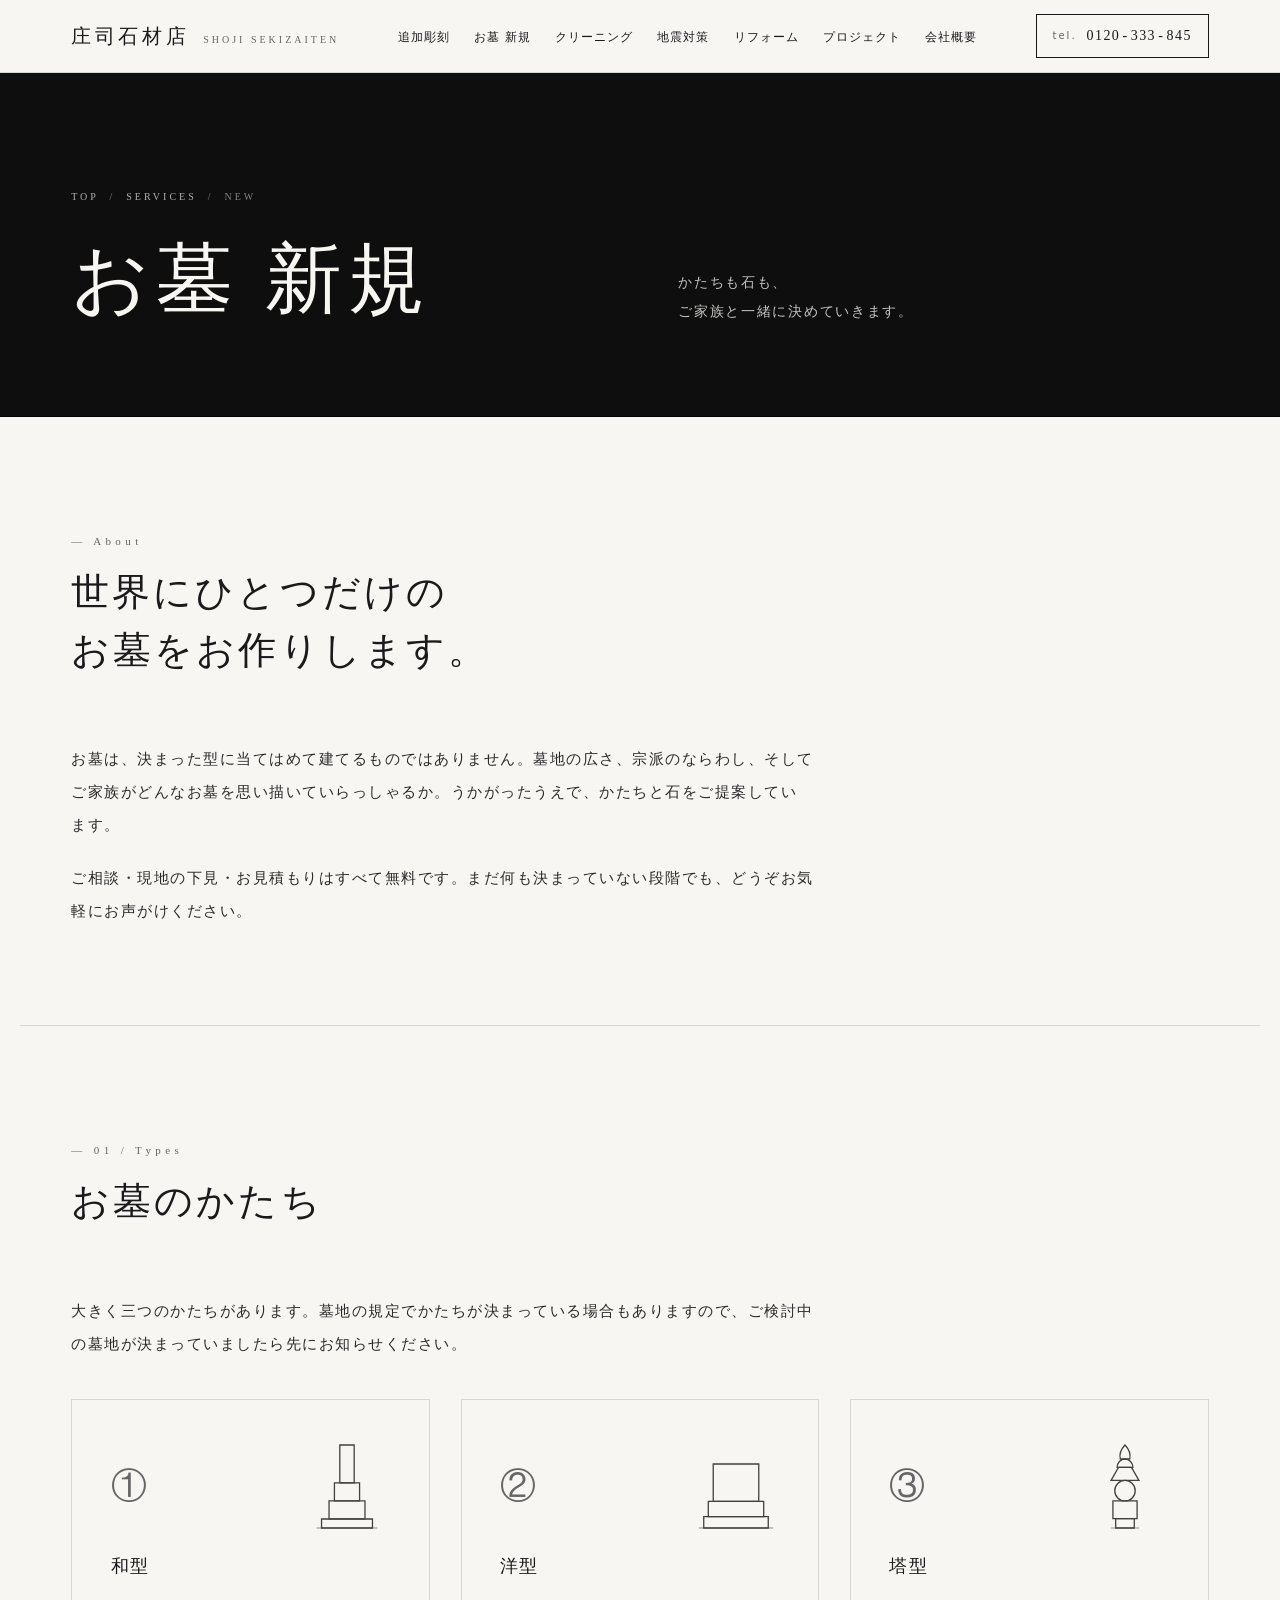
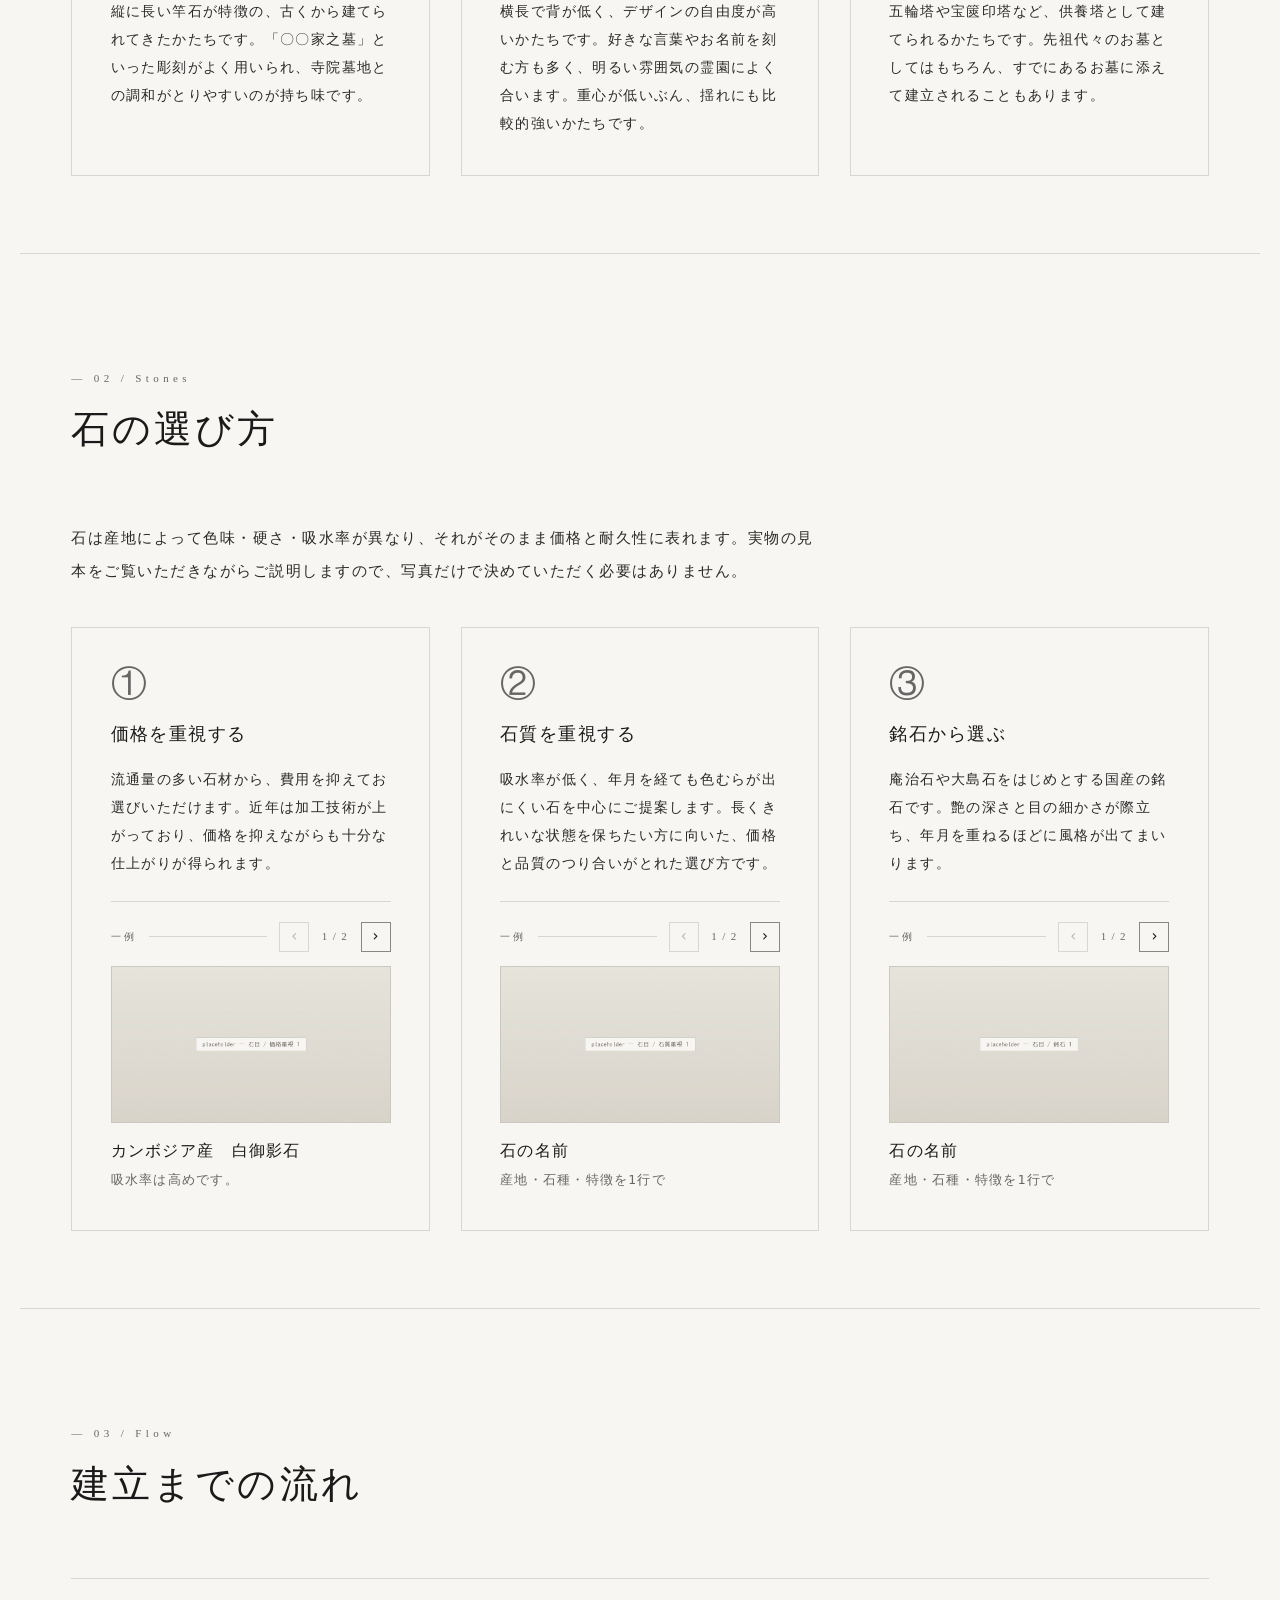
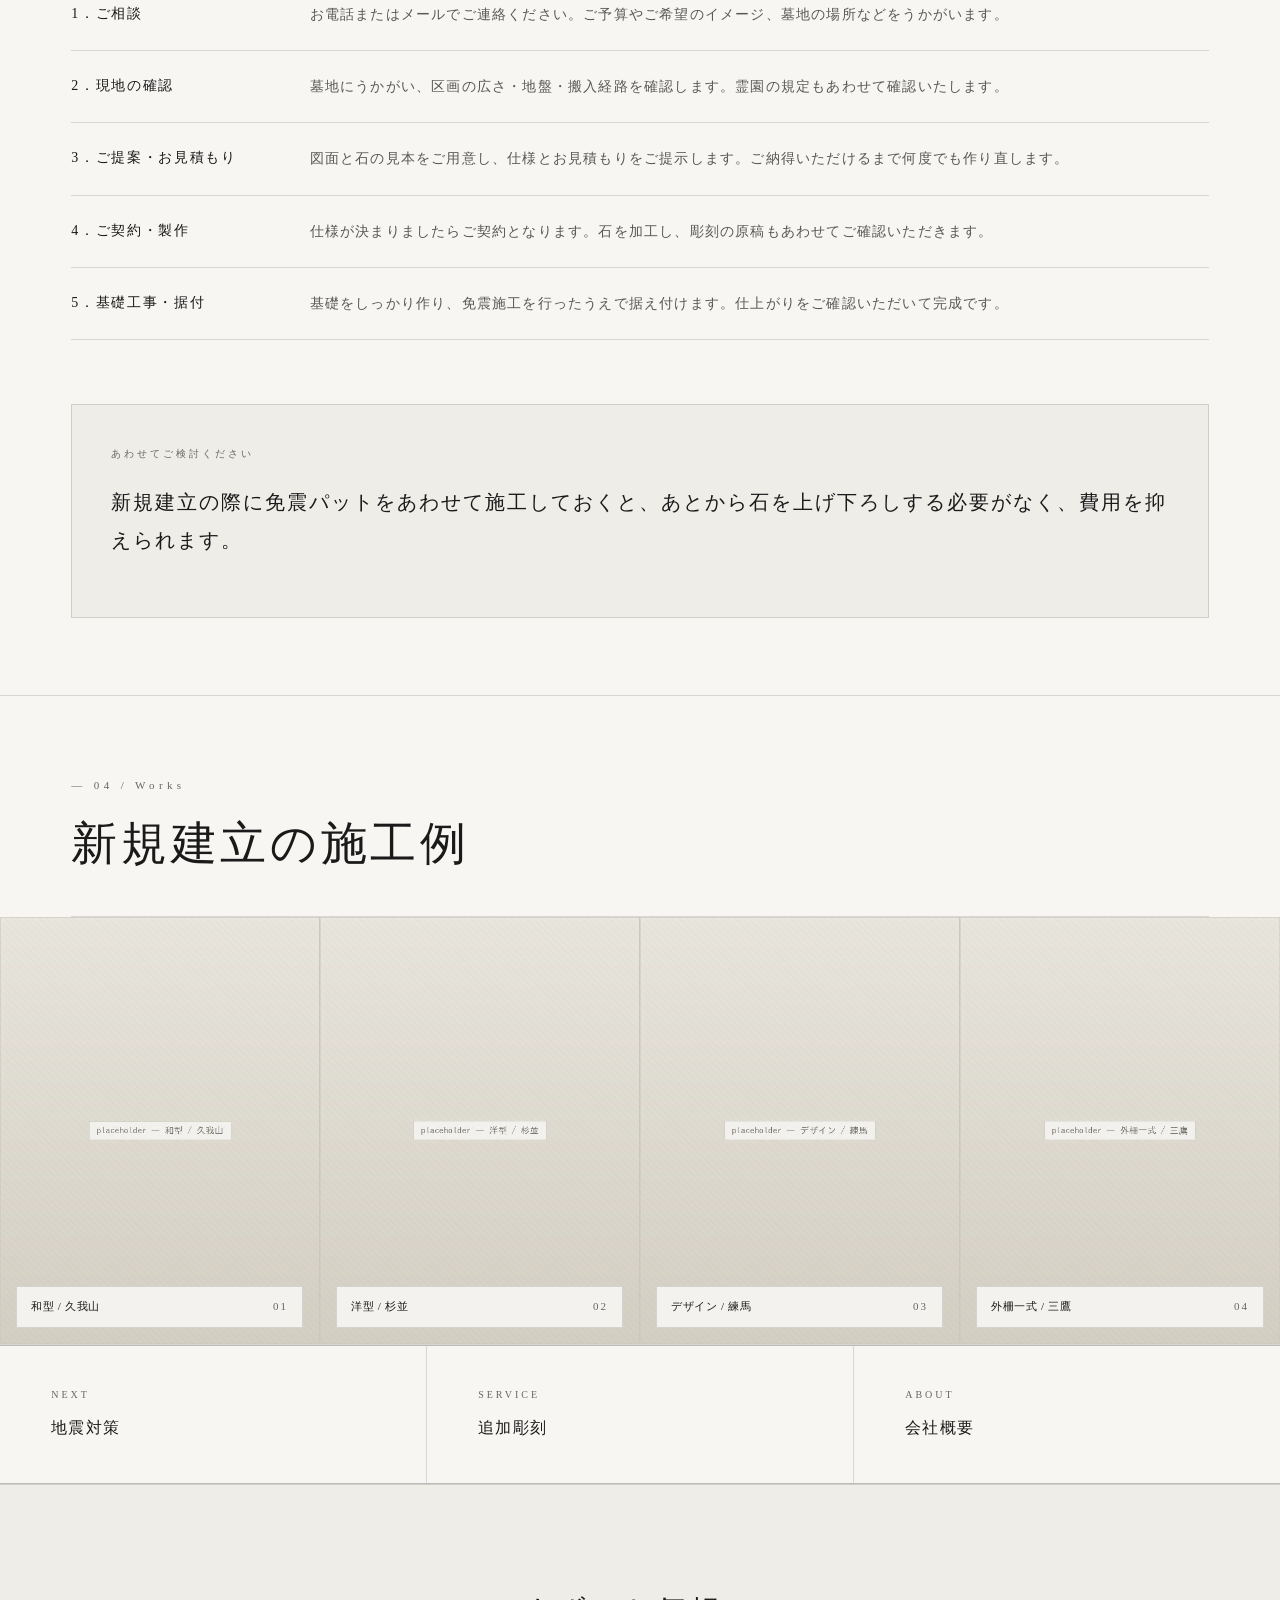
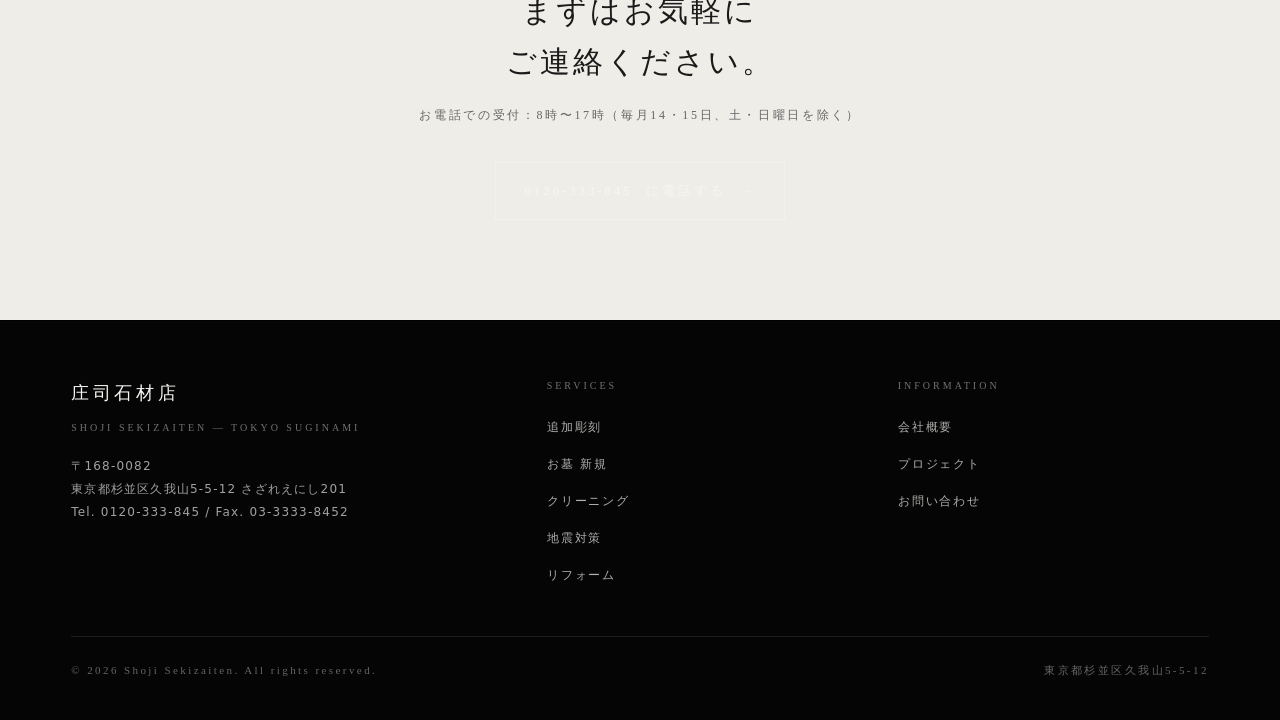
==== boseki.html @ eafcdf2e "お墓のかたちのアイコン：和型と五輪塔を1.3倍にし、位置を下げた 3つのアイコンを同じ画枠（88×96）に描くようにした。これまでは それぞれの図に合わせて画枠を切り詰めていたため、並べたときの 大小" ====
<!DOCTYPE html>
<html lang="ja">
<head>
<meta charset="UTF-8" />
<meta name="viewport" content="width=device-width, initial-scale=1.0" />
<title>お墓 新規 — 庄司石材店</title>
<meta name="description" content="和型・洋型・塔型といったお墓のかたち、石の選び方、公営・寺院・民営という墓地の種類、建立までの流れをご案内します。東京杉並区久我山の庄司石材店。" />
<meta property="og:title" content="お墓 新規 — 庄司石材店" />
<meta property="og:description" content="オーダーメイドのお墓を、石種選びから設計・施工まで丁寧にご提案します。" />
<meta property="og:type" content="article" />
<meta name="theme-color" content="#1a1a1a" />
<link rel="icon" href="data:image/svg+xml,%3Csvg xmlns='http://www.w3.org/2000/svg' viewBox='0 0 32 32'%3E%3Crect width='32' height='32' fill='%231a1a1a'/%3E%3Ctext x='16' y='22' font-family='Georgia,serif' font-size='18' fill='%23f7f6f3' text-anchor='middle'%3E庄%3C/text%3E%3C/svg%3E" />
<link rel="stylesheet" href="assets/styles.css" />
</head>
<body>

<a class="skip" href="#main">本文へスキップ</a>

<!-- ============== NAV ============== -->
<header class="nav" id="nav" data-screen-label="Navigation">
  <div class="container nav__inner">
    <a href="index.html" class="brand" aria-label="庄司石材店 ホーム">
      <span class="brand__mark mincho">庄司石材店</span>
      <span class="brand__en">Shoji Sekizaiten</span>
    </a>

    <nav aria-label="主要ナビゲーション">
      <ul class="nav__menu">
        <li><a href="engraving.html">追加彫刻</a></li>
        <li><a href="boseki.html" aria-current="page">お墓 新規</a></li>
        <li><a href="cleaning.html">クリーニング</a></li>
        <li><a href="jishin.html">地震対策</a></li>
        <li><a href="reform.html">リフォーム</a></li>
        <li><a href="index.html#projects">プロジェクト</a></li>
        <li><a href="company.html">会社概要</a></li>
      </ul>
    </nav>

    <a class="nav__tel" href="tel:0120-333-845">
      <small>tel.</small>
      0120&hairsp;-&hairsp;333&hairsp;-&hairsp;845
    </a>

    <button class="nav__burger" type="button" aria-label="メニューを開く" aria-expanded="false" aria-controls="nav">
      <span></span><span></span><span></span>
    </button>
  </div>
</header>

<main id="main">

  <!-- ============== PAGE HERO ============== -->
  <section class="page-hero" data-screen-label="Page Hero">
    <div class="container">
      <div class="page-hero__inner">
        <div>
          <div class="page-hero__breadcrumb">
            <a href="index.html">Top</a> &nbsp;/&nbsp;
            <a href="index.html#services">Services</a> &nbsp;/&nbsp; New
          </div>
          <h1 class="page-hero__title mincho"><span class="nb">お墓 新規</span></h1>
        </div>
        <p class="page-hero__lead">かたちも石も、<br />ご家族と一緒に決めていきます。</p>
      </div>
    </div>
  </section>

  <!-- ============== INTRO ============== -->
  <section class="container story">
    <header class="story__head">
      <div class="story__num">— About</div>
      <h2 class="story__title mincho"><span class="nb">世界にひとつだけの</span>
          <br />
          <span class="nb">お墓をお作りします。</span></h2>
    </header>
    <div class="story__body">
      <p>お墓は、決まった型に当てはめて建てるものではありません。墓地の広さ、宗派のならわし、そしてご家族がどんなお墓を思い描いていらっしゃるか。うかがったうえで、かたちと石をご提案しています。</p>
      <p>ご相談・現地の下見・お見積もりはすべて無料です。まだ何も決まっていない段階でも、どうぞお気軽にお声がけください。</p>
    </div>
  </section>

  <!-- ============== お墓のかたち ============== -->
  <section class="container story" id="types">
    <header class="story__head">
      <div class="story__num">— 01 / Types</div>
      <h2 class="story__title mincho"><span class="nb">お墓のかたち</span></h2>
    </header>

    <div class="story__body">
      <p>大きく三つのかたちがあります。墓地の規定でかたちが決まっている場合もありますので、ご検討中の墓地が決まっていましたら先にお知らせください。</p>
    </div>

    <div class="reasons reasons--3 reveal">
      <div class="reason">
        <div class="reason__head">
          <div class="reason__num mincho">①</div>
          <img class="reason__icon" src="assets/icons/type-wagata.svg" alt="和型墓石を線画で表した図" loading="lazy" />
        </div>
        <h3 class="reason__title mincho">和型</h3>
        <p class="reason__body">
          縦に長い竿石が特徴の、古くから建てられてきたかたちです。「〇〇家之墓」といった彫刻がよく用いられ、寺院墓地との調和がとりやすいのが持ち味です。
        </p>
      </div>
      <div class="reason">
        <div class="reason__head">
          <div class="reason__num mincho">②</div>
          <img class="reason__icon" src="assets/icons/type-yougata.svg" alt="洋型墓石を線画で表した図" loading="lazy" />
        </div>
        <h3 class="reason__title mincho">洋型</h3>
        <p class="reason__body">
          横長で背が低く、デザインの自由度が高いかたちです。好きな言葉やお名前を刻む方も多く、明るい雰囲気の霊園によく合います。重心が低いぶん、揺れにも比較的強いかたちです。
        </p>
      </div>
      <div class="reason">
        <div class="reason__head">
          <div class="reason__num mincho">③</div>
          <img class="reason__icon" src="assets/icons/type-tougata.svg" alt="五輪塔を線画で表した図" loading="lazy" />
        </div>
        <h3 class="reason__title mincho">塔型</h3>
        <p class="reason__body">
          五輪塔や宝篋印塔など、供養塔として建てられるかたちです。先祖代々のお墓としてはもちろん、すでにあるお墓に添えて建立されることもあります。
        </p>
      </div>
    </div>
  </section>

  <!-- ============== 石の選び方 ============== -->
  <section class="container story" id="stones">
    <header class="story__head">
      <div class="story__num">— 02 / Stones</div>
      <h2 class="story__title mincho"><span class="nb">石の選び方</span></h2>
    </header>

    <div class="story__body">
      <p>石は産地によって色味・硬さ・吸水率が異なり、それがそのまま価格と耐久性に表れます。実物の見本をご覧いただきながらご説明しますので、写真だけで決めていただく必要はありません。</p>
    </div>

    <div class="reasons reasons--3 reveal">
      <div class="reason reason--ex">
        <div class="reason__num mincho">①</div>
        <h3 class="reason__title mincho">価格を重視する</h3>
        <p class="reason__body">流通量の多い石材から、費用を抑えてお選びいただけます。近年は加工技術が上がっており、価格を抑えながらも十分な仕上がりが得られます。</p>

        <!-- 石を増やすときは <li class="ex__slide"> … </li> をまるごとコピーして貼り足し、
             ファイル名を kakaku-03.jpg のように続き番号へ変えてください。
             写真そのものは kanri の画面から入れ替えられます -->
        <div class="ex" data-ex>
          <div class="ex__head">
            <span class="ex__label">一例</span>
            <div class="ex__nav" data-ex-nav hidden>
              <button class="ex__btn" type="button" data-ex-prev aria-label="前の石を見る">&#8249;</button>
              <span class="ex__count" data-ex-count aria-live="polite"></span>
              <button class="ex__btn" type="button" data-ex-next aria-label="次の石を見る">&#8250;</button>
            </div>
          </div>
          <ul class="ex__track" data-ex-track tabindex="0" role="group" aria-label="価格を重視する｜石の一例">
            <li class="ex__slide">
              <div class="ex__media">
                <div class="ex__placeholder" aria-hidden="true"><span>images/stones/kakaku-01.jpg</span></div>
                <img class="ex__img" src="images/stones/kakaku-01.jpg" alt="カンボジア産　白御影石の石目" loading="lazy" onerror="this.style.display='none'" />
              </div>
              <p class="ex__name mincho">カンボジア産　白御影石</p>
              <p class="ex__note">吸水率は高めです。</p>
            </li>
            <li class="ex__slide">
              <div class="ex__media">
                <div class="ex__placeholder" aria-hidden="true"><span>images/stones/kakaku-02.jpg</span></div>
                <img class="ex__img" src="images/stones/kakaku-02.jpg" alt="石の名前の石目" loading="lazy" onerror="this.style.display='none'" />
              </div>
              <p class="ex__name mincho">石の名前</p>
              <p class="ex__note">産地・石種・特徴を1行で</p>
            </li>
          </ul>
        </div>
      </div>
      <div class="reason reason--ex">
        <div class="reason__num mincho">②</div>
        <h3 class="reason__title mincho">石質を重視する</h3>
        <p class="reason__body">吸水率が低く、年月を経ても色むらが出にくい石を中心にご提案します。長くきれいな状態を保ちたい方に向いた、価格と品質のつり合いがとれた選び方です。</p>

        <!-- 石を増やすときは <li class="ex__slide"> … </li> をまるごとコピーして貼り足し、
             ファイル名を sekishitsu-03.jpg のように続き番号へ変えてください。
             写真そのものは kanri の画面から入れ替えられます -->
        <div class="ex" data-ex>
          <div class="ex__head">
            <span class="ex__label">一例</span>
            <div class="ex__nav" data-ex-nav hidden>
              <button class="ex__btn" type="button" data-ex-prev aria-label="前の石を見る">&#8249;</button>
              <span class="ex__count" data-ex-count aria-live="polite"></span>
              <button class="ex__btn" type="button" data-ex-next aria-label="次の石を見る">&#8250;</button>
            </div>
          </div>
          <ul class="ex__track" data-ex-track tabindex="0" role="group" aria-label="石質を重視する｜石の一例">
            <li class="ex__slide">
              <div class="ex__media">
                <div class="ex__placeholder" aria-hidden="true"><span>images/stones/sekishitsu-01.jpg</span></div>
                <img class="ex__img" src="images/stones/sekishitsu-01.jpg" alt="石の名前の石目" loading="lazy" onerror="this.style.display='none'" />
              </div>
              <p class="ex__name mincho">石の名前</p>
              <p class="ex__note">産地・石種・特徴を1行で</p>
            </li>
            <li class="ex__slide">
              <div class="ex__media">
                <div class="ex__placeholder" aria-hidden="true"><span>images/stones/sekishitsu-02.jpg</span></div>
                <img class="ex__img" src="images/stones/sekishitsu-02.jpg" alt="石の名前の石目" loading="lazy" onerror="this.style.display='none'" />
              </div>
              <p class="ex__name mincho">石の名前</p>
              <p class="ex__note">産地・石種・特徴を1行で</p>
            </li>
          </ul>
        </div>
      </div>
      <div class="reason reason--ex">
        <div class="reason__num mincho">③</div>
        <h3 class="reason__title mincho">銘石から選ぶ</h3>
        <p class="reason__body">庵治石や大島石をはじめとする国産の銘石です。艶の深さと目の細かさが際立ち、年月を重ねるほどに風格が出てまいります。</p>

        <!-- 石を増やすときは <li class="ex__slide"> … </li> をまるごとコピーして貼り足し、
             ファイル名を meiseki-03.jpg のように続き番号へ変えてください。
             写真そのものは kanri の画面から入れ替えられます -->
        <div class="ex" data-ex>
          <div class="ex__head">
            <span class="ex__label">一例</span>
            <div class="ex__nav" data-ex-nav hidden>
              <button class="ex__btn" type="button" data-ex-prev aria-label="前の石を見る">&#8249;</button>
              <span class="ex__count" data-ex-count aria-live="polite"></span>
              <button class="ex__btn" type="button" data-ex-next aria-label="次の石を見る">&#8250;</button>
            </div>
          </div>
          <ul class="ex__track" data-ex-track tabindex="0" role="group" aria-label="銘石から選ぶ｜石の一例">
            <li class="ex__slide">
              <div class="ex__media">
                <div class="ex__placeholder" aria-hidden="true"><span>images/stones/meiseki-01.jpg</span></div>
                <img class="ex__img" src="images/stones/meiseki-01.jpg" alt="石の名前の石目" loading="lazy" onerror="this.style.display='none'" />
              </div>
              <p class="ex__name mincho">石の名前</p>
              <p class="ex__note">産地・石種・特徴を1行で</p>
            </li>
            <li class="ex__slide">
              <div class="ex__media">
                <div class="ex__placeholder" aria-hidden="true"><span>images/stones/meiseki-02.jpg</span></div>
                <img class="ex__img" src="images/stones/meiseki-02.jpg" alt="石の名前の石目" loading="lazy" onerror="this.style.display='none'" />
              </div>
              <p class="ex__name mincho">石の名前</p>
              <p class="ex__note">産地・石種・特徴を1行で</p>
            </li>
          </ul>
        </div>
      </div>
    </div>

  </section>

  <!-- ============== 建立までの流れ ============== -->
  <section class="container story" id="flow">
    <header class="story__head">
      <div class="story__num">— 03 / Flow</div>
      <h2 class="story__title mincho"><span class="nb">建立までの流れ</span></h2>
    </header>

    <dl class="spec">
      <div>
        <dt>1．ご相談</dt>
        <dd>お電話またはメールでご連絡ください。ご予算やご希望のイメージ、墓地の場所などをうかがいます。</dd>
      </div>
      <div>
        <dt>2．現地の確認</dt>
        <dd>墓地にうかがい、区画の広さ・地盤・搬入経路を確認します。霊園の規定もあわせて確認いたします。</dd>
      </div>
      <div>
        <dt>3．ご提案・お見積もり</dt>
        <dd>図面と石の見本をご用意し、仕様とお見積もりをご提示します。ご納得いただけるまで何度でも作り直します。</dd>
      </div>
      <div>
        <dt>4．ご契約・製作</dt>
        <dd>仕様が決まりましたらご契約となります。石を加工し、彫刻の原稿もあわせてご確認いただきます。</dd>
      </div>
      <div>
        <dt>5．基礎工事・据付</dt>
        <dd>基礎をしっかり作り、免震施工を行ったうえで据え付けます。仕上がりをご確認いただいて完成です。</dd>
      </div>
    </dl>

    <div class="callout reveal">
      <span class="callout__label">あわせてご検討ください</span>
      <p>新規建立の際に<a href="jishin.html">免震パット</a>をあわせて施工しておくと、あとから石を上げ下ろしする必要がなく、費用を抑えられます。</p>
    </div>
  </section>

  <!-- ============== WORKS ============== -->
  <section class="works" id="works" data-screen-label="Works">
    <div class="container">
      <header class="works__head">
        <div>
          <div class="section__num">— 04 / Works</div>
          <h2 class="section__title"><span class="nb">新規建立の施工例</span></h2>
        </div>
      </header>
    </div>

    <div class="works__grid">
      <div class="work">
        <div class="work__placeholder" aria-hidden="true"></div>
        <img class="work__img" src="images/works/boseki-01.jpg" alt="和型墓石の施工例（久我山）" loading="lazy" onerror="this.style.display='none'" />
        <div class="work__caption"><span class="mincho">和型 / 久我山</span><span class="num">01</span></div>
      </div>
      <div class="work">
        <div class="work__placeholder" aria-hidden="true"></div>
        <img class="work__img" src="images/works/boseki-02.jpg" alt="洋型墓石の施工例（杉並）" loading="lazy" onerror="this.style.display='none'" />
        <div class="work__caption"><span class="mincho">洋型 / 杉並</span><span class="num">02</span></div>
      </div>
      <div class="work">
        <div class="work__placeholder" aria-hidden="true"></div>
        <img class="work__img" src="images/works/boseki-03.jpg" alt="デザイン墓石の施工例（練馬）" loading="lazy" onerror="this.style.display='none'" />
        <div class="work__caption"><span class="mincho">デザイン / 練馬</span><span class="num">03</span></div>
      </div>
      <div class="work">
        <div class="work__placeholder" aria-hidden="true"></div>
        <img class="work__img" src="images/works/boseki-04.jpg" alt="外柵・墓誌を含む一式施工の例（三鷹）" loading="lazy" onerror="this.style.display='none'" />
        <div class="work__caption"><span class="mincho">外柵一式 / 三鷹</span><span class="num">04</span></div>
      </div>
    </div>
  </section>

  <!-- ============== NEXT ============== -->
  <nav class="next-links" aria-label="ほかのサービス">
    <a href="jishin.html"><span class="k">Next</span><span class="v mincho">地震対策</span></a>
    <a href="engraving.html"><span class="k">Service</span><span class="v mincho">追加彫刻</span></a>
    <a href="company.html"><span class="k">About</span><span class="v mincho">会社概要</span></a>
  </nav>

  <!-- ============== CTA ============== -->
  <section class="page-foot reveal">
    <div class="container">
      <p class="page-foot__lead mincho"><span class="nb">まずはお気軽に</span>
          <br />
          <span class="nb">ご連絡ください。</span></p>
      <p class="page-foot__sub">お電話での受付：8時〜17時（毎月14・15日、土・日曜日を除く）</p>
      <a class="btn" href="tel:0120-333-845">
        <span class="nb">0120-333-845</span> に電話する <span class="arrow">→</span>
      </a>
    </div>
  </section>

</main>

<!-- ============== FOOTER ============== -->
<footer class="footer" data-screen-label="Footer">
  <div class="container">
    <div class="footer__grid">
      <div>
        <p class="footer__brand">庄司石材店</p>
        <p class="footer__sub">Shoji Sekizaiten — Tokyo Suginami</p>
        <address class="footer__address">
          〒168-0082<br />
          東京都杉並区久我山5-5-12 さざれえにし201<br />
          <span class="nb">Tel. 0120-333-845</span> / <span class="nb">Fax. 03-3333-8452</span>
        </address>
      </div>

      <div>
        <p class="footer__heading">Services</p>
        <ul class="footer__list">
          <li><a href="engraving.html">追加彫刻</a></li>
          <li><a href="boseki.html">お墓 新規</a></li>
          <li><a href="cleaning.html">クリーニング</a></li>
          <li><a href="jishin.html">地震対策</a></li>
          <li><a href="reform.html">リフォーム</a></li>
        </ul>
      </div>

      <div>
        <p class="footer__heading">Information</p>
        <ul class="footer__list">
          <li><a href="company.html">会社概要</a></li>
          <li><a href="index.html#projects">プロジェクト</a></li>
          <li><a href="index.html#contact">お問い合わせ</a></li>
        </ul>
      </div>
    </div>

    <div class="footer__bottom">
      <span>© 2026 Shoji Sekizaiten. All rights reserved.</span>
      <span>東京都杉並区久我山5-5-12</span>
    </div>
  </div>
</footer>

<script>
  (function () {
    var nav = document.getElementById('nav');
    var btn = nav.querySelector('.nav__burger');
    btn.addEventListener('click', function () {
      var open = nav.classList.toggle('is-open');
      btn.setAttribute('aria-expanded', open ? 'true' : 'false');
    });
    nav.querySelectorAll('.nav__menu a').forEach(function (a) {
      a.addEventListener('click', function () {
        nav.classList.remove('is-open');
        btn.setAttribute('aria-expanded', 'false');
      });
    });
  })();

  (function () {
    if (!('IntersectionObserver' in window)) {
      document.querySelectorAll('.reveal').forEach(function (el) { el.classList.add('is-in'); });
      return;
    }
    var io = new IntersectionObserver(function (entries) {
      entries.forEach(function (e) {
        if (e.isIntersecting) {
          e.target.classList.add('is-in');
          io.unobserve(e.target);
        }
      });
    }, { rootMargin: '0px 0px -8% 0px', threshold: 0.05 });
    document.querySelectorAll('.reveal').forEach(function (el) { io.observe(el); });
  })();

  // 石の一例 — 横スクロールと矢印ボタン
  (function () {
    document.querySelectorAll('[data-ex]').forEach(function (ex) {
      var track = ex.querySelector('[data-ex-track]');
      var slides = track.querySelectorAll('.ex__slide');
      if (slides.length < 2) return;          // 1枚だけなら矢印は出さない

      var nav = ex.querySelector('[data-ex-nav]');
      var prev = ex.querySelector('[data-ex-prev]');
      var next = ex.querySelector('[data-ex-next]');
      var count = ex.querySelector('[data-ex-count]');
      nav.hidden = false;

      function index() {
        var w = track.clientWidth;
        return w ? Math.round(track.scrollLeft / w) : 0;
      }
      function update() {
        var i = Math.min(index(), slides.length - 1);
        count.textContent = (i + 1) + ' / ' + slides.length;
        prev.disabled = i <= 0;
        next.disabled = i >= slides.length - 1;
      }
      function go(dir) {
        track.scrollTo({ left: (index() + dir) * track.clientWidth, behavior: 'smooth' });
      }

      prev.addEventListener('click', function () { go(-1); });
      next.addEventListener('click', function () { go(1); });

      var timer;
      track.addEventListener('scroll', function () {
        clearTimeout(timer);
        timer = setTimeout(update, 80);
      });
      window.addEventListener('resize', update);
      update();
    });
  })();
</script>

<!-- v1.7.2 -->
</body>
</html>
---- assets/styles.css ----
/* ---------- Reset & base ---------- */
  *, *::before, *::after { box-sizing: border-box; }
  html, body { margin: 0; padding: 0; }
  html {
    -webkit-text-size-adjust: 100%;
    scroll-behavior: smooth;
    /* 上に貼りつくナビ（高さ72px）の下に見出しが隠れないように */
    scroll-padding-top: 88px;
  }
  body {
    font-family: system-ui, -apple-system, "Hiragino Sans", "Yu Gothic", "Meiryo", sans-serif;
    color: #1a1a1a;
    background: #f7f6f3;
    line-height: 1.8;
    letter-spacing: 0.08em;
    font-size: 15px;
    -webkit-font-smoothing: antialiased;
    -moz-osx-font-smoothing: grayscale;
    /* 「リフォ／ーム」「スピーカ／ー」のように、長音符や小さい仮名が
       行のあたまに来ないようにする（日本語の禁則処理） */
    line-break: strict;
  }
  /* 文章の最後の行に1文字だけ残る、いわゆる泣き別れを減らす。
     対応していないブラウザーでは、これまでどおりの折り返しになる */
  p, li, dd, dt, figcaption, .callout, blockquote {
    text-wrap: pretty;
  }
  img { max-width: 100%; display: block; }
  a { color: inherit; text-decoration: none; }
  button { font: inherit; cursor: pointer; }

  :root {
    --bg: #f7f6f3;
    --bg-soft: #efede8;
    --ink: #1a1a1a;
    --ink-soft: #2a2a2a;
    --stone: #666666;
    --rule: rgba(26,26,26,0.14);
    --rule-strong: rgba(26,26,26,0.5);
    --container: 1240px;
    --pad: clamp(20px, 4vw, 56px);
  }

  .mincho {
    font-family: "Hiragino Mincho ProN", "Yu Mincho", "YuMincho", "Noto Serif JP", Georgia, "Times New Roman", serif;
    font-weight: 400;
    letter-spacing: 0.06em;
  }

  .en {
    font-family: Georgia, "Times New Roman", serif;
    font-feature-settings: "liga", "kern";
    letter-spacing: 0.18em;
  }

  .eyebrow {
    font-family: Georgia, "Times New Roman", serif;
    font-size: 11px;
    letter-spacing: 0.3em;
    text-transform: uppercase;
    color: var(--stone);
  }

  .container {
    max-width: var(--container);
    margin: 0 auto;
    padding-left: var(--pad);
    padding-right: var(--pad);
  }

  .rule { height: 1px; background: var(--rule); border: 0; margin: 0; }

  /* ---------- Skip link ---------- */
  .skip {
    position: absolute; left: -9999px; top: 0;
    background: #1a1a1a; color: #f7f6f3; padding: 8px 14px;
  }
  .skip:focus { left: 16px; top: 16px; z-index: 100; }

  /* ---------- Navigation ---------- */
  .nav {
    position: sticky;
    top: 0;
    z-index: 40;
    background: rgba(247,246,243,0.92);
    backdrop-filter: saturate(140%) blur(10px);
    -webkit-backdrop-filter: saturate(140%) blur(10px);
    border-bottom: 1px solid var(--rule);
  }
  .nav__inner {
    display: flex;
    align-items: center;
    justify-content: space-between;
    height: 72px;
  }
  .brand { display: flex; align-items: baseline; gap: 14px; }
  .brand__mark {
    font-family: "Hiragino Mincho ProN", "Yu Mincho", Georgia, serif;
    font-size: 20px;
    letter-spacing: 0.18em;
    white-space: nowrap;      /* 「庄司石材 / 店」と割れないように */
  }
  .brand__en {
    font-family: Georgia, serif;
    font-size: 10px;
    letter-spacing: 0.3em;
    text-transform: uppercase;
    color: var(--stone);
    white-space: nowrap;
  }
  /* 幅が足りなくなる手前で、英字の店名は引っ込める */
  @media (max-width: 1240px) and (min-width: 1025px) {
    .brand__en { display: none; }
  }
  @media (max-width: 420px) {
    .brand__en { display: none; }
  }
  .nav__menu {
    display: flex;
    align-items: center;
    gap: clamp(12px, 1.6vw, 24px);
    list-style: none;
    margin: 0; padding: 0;
  }
  .nav__menu a {
    font-size: 12px;
    letter-spacing: 0.08em;
    white-space: nowrap;
    color: var(--ink);
    padding: 6px 2px;
    border-bottom: 1px solid transparent;
    transition: border-color .25s ease, color .25s ease;
  }
  .nav__menu a:hover { border-bottom-color: var(--ink); }
  .nav__tel {
    display: inline-flex; align-items: center; gap: 10px;
    font-family: Georgia, serif;
    font-size: 14px;
    letter-spacing: 0.1em;
    padding: 8px 16px;
    border: 1px solid var(--ink);
    white-space: nowrap;      /* 電話番号を途中で折り返さない */
    transition: background .25s ease, color .25s ease;
  }
  .nav__tel:hover { background: var(--ink); color: var(--bg); }
  .nav__tel small { font-family: system-ui, sans-serif; font-size: 10px; letter-spacing: 0.2em; color: var(--stone); }
  .nav__tel:hover small { color: rgba(247,246,243,0.7); }

  .nav__burger {
    display: none;
    background: transparent; border: 0; padding: 8px;
    width: 40px; height: 40px;
  }
  .nav__burger span {
    display: block; width: 22px; height: 1px; background: var(--ink); margin: 5px auto;
    transition: transform .3s ease, opacity .3s ease;
  }
  .nav.is-open .nav__burger span:nth-child(1) { transform: translateY(6px) rotate(45deg); }
  .nav.is-open .nav__burger span:nth-child(2) { opacity: 0; }
  .nav.is-open .nav__burger span:nth-child(3) { transform: translateY(-6px) rotate(-45deg); }

  /* ---------- Hero ---------- */
  .hero {
    background: #0e0e0e;
    color: #f7f6f3;
    position: relative;
    overflow: hidden;
    border-bottom: 1px solid #000;
  }
  .hero__grid {
    display: grid;
    grid-template-columns: 1.25fr 1fr;
    gap: clamp(40px, 6vw, 96px);
    padding-top: clamp(80px, 12vw, 160px);
    padding-bottom: clamp(80px, 12vw, 160px);
    align-items: end;
  }
  .hero__eyebrow {
    font-family: Georgia, serif;
    font-size: 11px;
    letter-spacing: 0.36em;
    text-transform: uppercase;
    color: rgba(247,246,243,0.55);
    margin-bottom: 28px;
    display: flex; align-items: center; gap: 14px;
  }
  .hero__eyebrow::before {
    content: ""; display: inline-block;
    width: 28px; height: 1px; background: rgba(247,246,243,0.4);
  }
  .hero__title {
    font-family: "Hiragino Mincho ProN", "Yu Mincho", Georgia, serif;
    font-weight: 400;
    font-size: clamp(40px, 6.4vw, 88px);
    line-height: 1.25;
    letter-spacing: 0.08em;
    margin: 0 0 32px;
  }
  /* 幅の狭い端末では「まごころを込めた」の8文字が画面からはみ出すので、
     はみ出さない大きさまで文字を縮める */
  @media (max-width: 400px) {
    .hero__title { font-size: 9.4vw; }
  }
  .hero__title em {
    font-style: normal;
    color: #d8d3c8;
  }
  .hero__lead {
    max-width: 38ch;
    font-size: 15px;
    line-height: 2.1;
    letter-spacing: 0.1em;
    color: rgba(247,246,243,0.78);
    margin: 0 0 44px;
  }
  .btn {
    display: inline-flex; align-items: center; justify-content: center; gap: 14px;
    text-align: center;
    padding: 16px 28px;
    border: 1px solid rgba(247,246,243,0.6);
    color: #f7f6f3;
    font-family: Georgia, serif;
    font-size: 13px;
    letter-spacing: 0.22em;
    text-transform: uppercase;
    transition: background .3s ease, color .3s ease, border-color .3s ease, padding .3s ease;
  }
  .btn .arrow { transition: transform .35s ease; display: inline-block; }
  .btn:hover { background: #f7f6f3; color: #1a1a1a; border-color: #f7f6f3; }
  .btn:hover .arrow { transform: translateX(6px); }

  .btn--dark {
    color: #1a1a1a; border-color: var(--ink);
  }
  .btn--dark:hover { background: #1a1a1a; color: #f7f6f3; }

  /* 幅の狭いスマホでも「0120-333-845 に電話する →」が1行に収まるように */
  @media (max-width: 400px) {
    .btn { padding: 15px 16px; gap: 10px; letter-spacing: 0.12em; }
  }

  .hero__stats {
    border-left: 1px solid rgba(247,246,243,0.18);
    padding-left: clamp(24px, 3vw, 48px);
    display: grid;
    gap: 40px;
    align-self: stretch;
    align-content: end;
  }
  .stat__label {
    font-family: Georgia, serif;
    font-size: 10px;
    letter-spacing: 0.3em;
    text-transform: uppercase;
    color: rgba(247,246,243,0.5);
    margin-bottom: 12px;
  }
  .stat__value {
    font-family: "Hiragino Mincho ProN", "Yu Mincho", Georgia, serif;
    font-size: clamp(28px, 3.4vw, 42px);
    line-height: 1.15;
    letter-spacing: 0.04em;
  }
  .stat__value small {
    font-family: Georgia, serif;
    font-size: 14px;
    letter-spacing: 0.15em;
    color: rgba(247,246,243,0.6);
    margin-left: 6px;
  }
  .stat__sub {
    font-size: 12px;
    letter-spacing: 0.16em;
    color: rgba(247,246,243,0.55);
    margin-top: 8px;
  }

  .hero__corner {
    position: absolute; left: var(--pad); bottom: 24px;
    font-family: Georgia, serif;
    font-size: 10px;
    letter-spacing: 0.3em;
    color: rgba(247,246,243,0.4);
    text-transform: uppercase;
  }
  .hero__corner-right {
    position: absolute; right: var(--pad); top: 24px;
    font-family: Georgia, serif;
    font-size: 10px;
    letter-spacing: 0.3em;
    color: rgba(247,246,243,0.4);
    text-transform: uppercase;
  }

  /* ---------- Section heading ---------- */
  .section {
    padding-top: clamp(80px, 10vw, 140px);
    padding-bottom: clamp(80px, 10vw, 140px);
  }
  .section--soft { background: var(--bg-soft); }

  .section__head {
    display: grid;
    grid-template-columns: 1fr 1.6fr;
    gap: clamp(24px, 4vw, 80px);
    align-items: end;
    margin-bottom: clamp(48px, 6vw, 88px);
  }
  .section__num {
    font-family: Georgia, serif;
    font-size: 11px;
    letter-spacing: 0.4em;
    color: var(--stone);
  }
  .section__title {
    font-family: "Hiragino Mincho ProN", "Yu Mincho", Georgia, serif;
    font-weight: 400;
    font-size: clamp(28px, 3.6vw, 48px);
    line-height: 1.4;
    letter-spacing: 0.08em;
    margin: 16px 0 0;
  }
  .section__desc {
    font-size: 14px;
    line-height: 2.1;
    letter-spacing: 0.12em;
    color: var(--ink-soft);
    max-width: 50ch;
  }

  /* ---------- Services grid ---------- */
  .services {
    display: grid;
    grid-template-columns: repeat(4, 1fr);
    gap: 0;
    border-top: 1px solid var(--rule);
    border-left: 1px solid var(--rule);
  }
  .service {
    position: relative;                  /* 下の service__more::after の基準 */
    border-right: 1px solid var(--rule);
    border-bottom: 1px solid var(--rule);
    background: var(--bg);
    display: flex;
    flex-direction: column;
  }
  /* 図やタイトルなど、カードのどこを押してもページへ移動できるようにする。
     リンク自体は「詳しく見る」1つのままなので、読み上げソフトにも優しい */
  .service__more::after {
    content: "";
    position: absolute;
    inset: 0;
    z-index: 1;
  }
  .service:focus-within {
    outline: 1px solid var(--ink);
    outline-offset: -1px;
  }
  .service__media {
    position: relative;
    aspect-ratio: 4 / 3;
    overflow: hidden;
    background: #e8e5dd;
  }
  .service__img {
    position: relative;
    width: 100%; height: 100%; object-fit: cover;
    transition: transform .8s cubic-bezier(.2,.7,.2,1);
  }
  .service:hover .service__img { transform: scale(1.06); }
  .service__placeholder {
    position: absolute; inset: 0;
    background:
      repeating-linear-gradient(45deg, transparent 0 12px, rgba(26,26,26,0.05) 12px 13px),
      linear-gradient(180deg, #e8e5dd 0%, #d9d5cb 100%);
    display: flex; align-items: center; justify-content: center;
    color: #6a665c;
    font-family: "SFMono-Regular", ui-monospace, Menlo, Consolas, monospace;
    font-size: 11px;
    letter-spacing: 0.18em;
    text-transform: lowercase;
  }
  .service__placeholder span {
    border: 1px solid rgba(26,26,26,0.18);
    padding: 6px 14px;
    background: rgba(247,246,243,0.5);
  }
  /* Fallback: when <img> fails to load, show the placeholder beneath */
  .service__img[data-fallback="true"] { display: none; }

  .service__index {
    position: absolute; top: 16px; left: 16px;
    font-family: Georgia, serif;
    font-size: 10px;
    letter-spacing: 0.3em;
    color: rgba(247,246,243,0.85);
    background: rgba(26,26,26,0.55);
    backdrop-filter: blur(4px);
    padding: 4px 10px;
    border: 1px solid rgba(247,246,243,0.2);
  }
  .service__body {
    padding: 32px clamp(20px, 2vw, 32px) 36px;
    flex: 1;
    display: flex;
    flex-direction: column;
  }
  .service__cat {
    font-family: Georgia, serif;
    font-size: 10px;
    letter-spacing: 0.3em;
    color: var(--stone);
    text-transform: uppercase;
    margin-bottom: 12px;
  }
  .service__title {
    font-family: "Hiragino Mincho ProN", "Yu Mincho", Georgia, serif;
    font-size: 22px;
    line-height: 1.5;
    letter-spacing: 0.08em;
    margin: 0 0 14px;
  }
  .service__desc {
    font-size: 13px;
    line-height: 2;
    letter-spacing: 0.1em;
    color: var(--ink-soft);
    margin: 0 0 28px;
    flex: 1;
  }
  .service__more {
    display: inline-flex; align-items: center; gap: 10px;
    font-family: Georgia, serif;
    font-size: 12px;
    letter-spacing: 0.22em;
    text-transform: uppercase;
    padding-bottom: 8px;
    border-bottom: 1px solid var(--ink);
    align-self: flex-start;
    transition: gap .3s ease, letter-spacing .3s ease;
  }
  .service__more:hover { gap: 16px; }
  .service__more .arrow { transition: transform .3s ease; }
  .service:hover .service__more .arrow { transform: translateX(4px); }

  /* 施工例へのリンク（「詳しく見る」の下に置く控えめなリンク）
     カード全体のリンク面（service__more::after）より前に出しておかないと
     押せなくなるので、z-index を 2 にしてある */
  .service__works {
    position: relative;
    z-index: 2;
    align-self: flex-start;
    margin-top: 16px;
    display: inline-flex; align-items: center; gap: 8px;
    font-size: 12px;
    letter-spacing: 0.14em;
    color: var(--stone);
    border-bottom: 1px solid transparent;
    padding-bottom: 3px;
    transition: color .25s ease, border-color .25s ease, gap .3s ease;
  }
  .service__works:hover { color: var(--ink); border-bottom-color: var(--rule-strong); gap: 12px; }
  .service__works .arrow { transition: transform .3s ease; }
  .service__works:hover .arrow { transform: translateX(3px); }
  /* 指で押しやすいように、スマホでは上下を少し広げる */
  @media (max-width: 820px) {
    .service__works { margin-top: 10px; padding-top: 8px; padding-bottom: 8px; }
  }

  /* ---------- About ---------- */
  .about {
    background: var(--bg);
  }
  .about__grid {
    display: grid;
    grid-template-columns: 1fr 1fr;
    gap: clamp(40px, 6vw, 120px);
    align-items: center;
  }
  .about__media {
    position: relative;
    aspect-ratio: 4 / 5;
    background: #e8e5dd;
    overflow: hidden;
  }
  .about__media img { width: 100%; height: 100%; object-fit: cover; }
  .about__media-frame {
    position: absolute;
    inset: -1px;
    border: 1px solid var(--rule);
    pointer-events: none;
  }
  .about__media-placeholder {
    position: absolute; inset: 0;
    background:
      repeating-linear-gradient(45deg, transparent 0 14px, rgba(26,26,26,0.05) 14px 15px),
      linear-gradient(160deg, #e8e5dd 0%, #d9d5cb 100%);
    display: flex; align-items: flex-end; justify-content: flex-start;
    padding: 24px;
    color: #6a665c;
  }
  .about__media-placeholder span {
    font-family: "SFMono-Regular", ui-monospace, Menlo, Consolas, monospace;
    font-size: 11px;
    letter-spacing: 0.18em;
    border: 1px solid rgba(26,26,26,0.18);
    background: rgba(247,246,243,0.7);
    padding: 6px 12px;
  }
  .about__eyebrow {
    font-family: Georgia, serif;
    font-size: 11px;
    letter-spacing: 0.36em;
    text-transform: uppercase;
    color: var(--stone);
    display: flex; align-items: center; gap: 14px;
    margin-bottom: 28px;
  }
  .about__eyebrow::before {
    content: ""; width: 28px; height: 1px; background: var(--stone);
  }
  .about__title {
    font-family: "Hiragino Mincho ProN", "Yu Mincho", Georgia, serif;
    font-weight: 400;
    font-size: clamp(28px, 3.4vw, 44px);
    line-height: 1.55;
    letter-spacing: 0.08em;
    margin: 0 0 32px;
  }
  .about__body p {
    font-size: 14px;
    line-height: 2.2;
    letter-spacing: 0.12em;
    color: var(--ink-soft);
    margin: 0 0 20px;
    max-width: 44ch;
  }
  .about__values {
    list-style: none; margin: 36px 0 44px; padding: 0;
    border-top: 1px solid var(--rule);
  }
  .about__values li {
    display: grid;
    grid-template-columns: 64px 1fr;
    gap: 20px;
    align-items: baseline;
    padding: 18px 0;
    border-bottom: 1px solid var(--rule);
  }
  .about__values .k {
    font-family: Georgia, serif;
    font-size: 10px;
    letter-spacing: 0.3em;
    color: var(--stone);
    text-transform: uppercase;
  }
  .about__values .v {
    font-family: "Hiragino Mincho ProN", "Yu Mincho", Georgia, serif;
    font-size: 16px;
    letter-spacing: 0.1em;
  }
  .about__values .v small {
    display: block;
    font-family: system-ui, sans-serif;
    font-size: 12px;
    color: var(--stone);
    letter-spacing: 0.1em;
    margin-top: 4px;
    line-height: 1.7;
  }

  /* ---------- Works strip ---------- */
  .works {
    background: var(--bg);
    border-top: 1px solid var(--rule);
    border-bottom: 1px solid var(--rule);
  }
  .works__head {
    display: flex; align-items: end; justify-content: space-between; gap: 24px;
    padding-top: 80px; padding-bottom: 40px;
    border-bottom: 1px solid var(--rule);
  }
  .works__grid {
    display: grid;
    grid-template-columns: repeat(4, 1fr);
    gap: 0;
  }
  .work {
    position: relative;
    aspect-ratio: 3 / 4;
    overflow: hidden;
    border-right: 1px solid var(--rule);
    background: #e8e5dd;
  }
  .work:last-child { border-right: 0; }
  .work__img { position: relative;
    width: 100%; height: 100%; object-fit: cover; transition: transform .8s cubic-bezier(.2,.7,.2,1); }
  .work:hover .work__img { transform: scale(1.05); }
  .work__placeholder {
    position: absolute; inset: 0;
    background:
      repeating-linear-gradient(135deg, transparent 0 12px, rgba(26,26,26,0.05) 12px 13px),
      linear-gradient(200deg, #e8e5dd 0%, #d9d5cb 100%);
  }
  .work__caption {
    position: absolute; left: 16px; bottom: 16px; right: 16px;
    color: #1a1a1a;
    background: rgba(247,246,243,0.92);
    padding: 10px 14px;
    border: 1px solid var(--rule);
    font-size: 11px;
    letter-spacing: 0.18em;
    display: flex; justify-content: space-between; gap: 12px;
  }
  .work__caption .num { font-family: Georgia, serif; color: var(--stone); }

  /* ---------- Contact ---------- */
  .contact {
    background: #0e0e0e;
    color: #f7f6f3;
    padding-top: clamp(80px, 10vw, 140px);
    padding-bottom: clamp(80px, 10vw, 140px);
    position: relative;
  }
  .contact__grid {
    display: grid;
    grid-template-columns: 1fr 1fr;
    gap: clamp(40px, 6vw, 120px);
    align-items: start;
  }
  .contact__eyebrow {
    font-family: Georgia, serif;
    font-size: 11px;
    letter-spacing: 0.36em;
    text-transform: uppercase;
    color: rgba(247,246,243,0.55);
    margin-bottom: 28px;
    display: flex; align-items: center; gap: 14px;
  }
  .contact__eyebrow::before { content: ""; width: 28px; height: 1px; background: rgba(247,246,243,0.4); }
  .contact__title {
    font-family: "Hiragino Mincho ProN", "Yu Mincho", Georgia, serif;
    font-weight: 400;
    font-size: clamp(32px, 4.4vw, 60px);
    line-height: 1.35;
    letter-spacing: 0.08em;
    margin: 0 0 28px;
  }
  .contact__lead {
    font-size: 14px;
    line-height: 2.1;
    letter-spacing: 0.12em;
    color: rgba(247,246,243,0.7);
    max-width: 36ch;
    margin: 0;
  }
  .tel-block {
    border: 1px solid rgba(247,246,243,0.25);
    padding: 36px clamp(24px, 3vw, 44px);
    background: rgba(247,246,243,0.02);
  }
  .tel-block__label {
    font-family: Georgia, serif;
    font-size: 10px;
    letter-spacing: 0.36em;
    color: rgba(247,246,243,0.55);
    text-transform: uppercase;
    margin-bottom: 14px;
    display: flex; align-items: center; gap: 12px;
  }
  .tel-block__label .dot {
    display: inline-block; width: 6px; height: 6px;
    border-radius: 50%; background: #cdb87d;
  }
  .tel-block__num {
    font-family: Georgia, "Times New Roman", serif;
    font-size: clamp(36px, 5.2vw, 64px);
    letter-spacing: 0.06em;
    color: #f7f6f3;
    line-height: 1.1;
    margin: 0 0 6px;
    display: inline-block;
  }
  .tel-block__hours {
    font-size: 12px;
    letter-spacing: 0.16em;
    color: rgba(247,246,243,0.6);
    margin: 18px 0 0;
  }
  .tel-block__hours strong { color: rgba(247,246,243,0.85); font-weight: 500; letter-spacing: 0.16em; }
  .contact__meta {
    margin-top: 28px;
    display: grid; grid-template-columns: 80px 1fr; gap: 18px 24px;
    border-top: 1px solid rgba(247,246,243,0.15);
    padding-top: 28px;
  }
  .contact__meta dt {
    font-family: Georgia, serif;
    font-size: 10px; letter-spacing: 0.3em; text-transform: uppercase;
    color: rgba(247,246,243,0.5);
  }
  .contact__meta dd {
    margin: 0;
    font-size: 13px;
    letter-spacing: 0.12em;
    line-height: 1.9;
    color: rgba(247,246,243,0.88);
    overflow-wrap: anywhere;      /* 長いメールアドレスが画面からはみ出さないように */
  }
  /* 幅の狭い端末では、項目名を上に置いて本文に幅をゆずる */
  @media (max-width: 400px) {
    .contact__meta { grid-template-columns: 1fr; gap: 4px 0; }
    .contact__meta dt { margin-top: 14px; }
    .contact__meta dt:first-of-type { margin-top: 0; }
  }

  /* ---------- Footer ---------- */
  .footer {
    background: #050505;
    color: rgba(247,246,243,0.65);
    padding: 56px 0 40px;
    border-top: 1px solid #000;
  }
  .footer__grid {
    display: grid; grid-template-columns: 1.4fr 1fr 1fr; gap: 40px;
    align-items: start;
  }
  .footer__brand {
    font-family: "Hiragino Mincho ProN", "Yu Mincho", Georgia, serif;
    font-size: 18px;
    letter-spacing: 0.2em;
    color: #f7f6f3;
    margin: 0 0 10px;
  }
  .footer__sub {
    font-family: Georgia, serif;
    font-size: 10px;
    letter-spacing: 0.3em;
    text-transform: uppercase;
    color: rgba(247,246,243,0.45);
    margin: 0 0 18px;
  }
  .footer__address {
    font-style: normal;
    font-size: 12px;
    line-height: 1.9;
    letter-spacing: 0.1em;
  }
  .footer__list { list-style: none; padding: 0; margin: 0; display: grid; gap: 10px; }
  .footer__list a { font-size: 12px; letter-spacing: 0.16em; color: rgba(247,246,243,0.7); }
  .footer__list a:hover { color: #f7f6f3; }
  .footer__heading {
    font-family: Georgia, serif;
    font-size: 10px; letter-spacing: 0.3em; text-transform: uppercase;
    color: rgba(247,246,243,0.45);
    margin: 0 0 18px;
  }
  .footer__bottom {
    margin-top: 48px; padding-top: 24px;
    border-top: 1px solid rgba(247,246,243,0.1);
    display: flex; justify-content: space-between; gap: 16px;
    font-family: Georgia, serif;
    font-size: 11px;
    letter-spacing: 0.22em;
    color: rgba(247,246,243,0.4);
  }

  /* ---------- Reveal animation ---------- */
  .reveal { opacity: 0; transform: translateY(14px); transition: opacity .8s ease, transform .8s ease; }
  .reveal.is-in { opacity: 1; transform: none; }
  @media (prefers-reduced-motion: reduce) {
    .reveal { opacity: 1; transform: none; transition: none; }
    html { scroll-behavior: auto; }
  }

  /* ---------- Projects (stone explorations) ---------- */
  .projects {
    display: grid;
    grid-template-columns: repeat(2, 1fr);
    gap: clamp(20px, 2.4vw, 36px);
  }
  .project {
    background: var(--bg);
    border: 1px solid var(--rule);
    display: flex;
    flex-direction: column;
  }
  .project__media {
    position: relative;
    aspect-ratio: 16 / 10;
    overflow: hidden;
    background: #e8e5dd;
    border-bottom: 1px solid var(--rule);
  }
  .project__img {
    position: relative;
    width: 100%; height: 100%; object-fit: cover;
    transition: transform .8s cubic-bezier(.2,.7,.2,1);
  }
  .project:hover .project__img { transform: scale(1.04); }
  .project__placeholder {
    position: absolute; inset: 0;
    background:
      repeating-linear-gradient(45deg, transparent 0 12px, rgba(26,26,26,0.05) 12px 13px),
      linear-gradient(180deg, #e8e5dd 0%, #d9d5cb 100%);
    display: flex; align-items: center; justify-content: center;
    color: #6a665c;
  }
  .project__placeholder span {
    font-family: "SFMono-Regular", ui-monospace, Menlo, Consolas, monospace;
    font-size: 11px;
    letter-spacing: 0.18em;
    border: 1px solid rgba(26,26,26,0.18);
    background: rgba(247,246,243,0.5);
    padding: 6px 14px;
  }
  .project__img[data-fallback="true"] { display: none; }
  .project__index {
    position: absolute; top: 16px; left: 16px;
    font-family: Georgia, serif;
    font-size: 10px;
    letter-spacing: 0.3em;
    color: rgba(247,246,243,0.9);
    background: rgba(26,26,26,0.55);
    backdrop-filter: blur(4px);
    padding: 4px 10px;
    border: 1px solid rgba(247,246,243,0.2);
  }
  .project__body {
    padding: 32px clamp(22px, 2.4vw, 36px) 36px;
    display: flex;
    flex-direction: column;
    gap: 12px;
    flex: 1;
  }
  .project__cat {
    font-family: Georgia, serif;
    font-size: 10px;
    letter-spacing: 0.3em;
    color: var(--stone);
    text-transform: uppercase;
  }
  .project__title {
    font-family: "Hiragino Mincho ProN", "Yu Mincho", Georgia, serif;
    font-size: 24px;
    line-height: 1.5;
    letter-spacing: 0.08em;
    margin: 0;
  }
  .project__desc {
    font-size: 13px;
    line-height: 2;
    letter-spacing: 0.1em;
    color: var(--ink-soft);
    margin: 0;
  }
  .project__tag {
    margin-top: auto;
    padding-top: 18px;
    border-top: 1px solid var(--rule);
    font-family: Georgia, serif;
    font-size: 10px;
    letter-spacing: 0.3em;
    text-transform: uppercase;
    color: var(--stone);
  }

  /* ---------- Responsive ---------- */
  @media (max-width: 1024px) {
    .services { grid-template-columns: repeat(2, 1fr); }
    .works__grid { grid-template-columns: repeat(2, 1fr); }
    .work:nth-child(2n) { border-right: 0; }
    .work:nth-child(-n+2) { border-bottom: 1px solid var(--rule); }
  }

  @media (max-width: 1024px) {
    .nav__menu, .nav__tel { display: none; }
    .nav__burger { display: inline-block; }

    .nav.is-open .nav__menu {
      display: flex;
      flex-direction: column;
      position: absolute;
      top: 72px; left: 0; right: 0;
      background: var(--bg);
      border-bottom: 1px solid var(--rule);
      padding: 24px var(--pad) 32px;
      gap: 18px;
      align-items: flex-start;
    }
    .nav.is-open .nav__menu a { font-size: 15px; }
    .nav.is-open .nav__tel {
      display: inline-flex;
      margin-top: 12px;
    }
  }

  @media (max-width: 820px) {
    body { font-size: 14px; }
    .hero__grid { grid-template-columns: 1fr; align-items: start; gap: 56px; }
    .hero__stats { border-left: 0; padding-left: 0; border-top: 1px solid rgba(247,246,243,0.18); padding-top: 36px; }
    .section__head { grid-template-columns: 1fr; gap: 18px; align-items: start; }

    .about__grid { grid-template-columns: 1fr; }
    .projects { grid-template-columns: 1fr; }
    .contact__grid { grid-template-columns: 1fr; }
    .footer__grid { grid-template-columns: 1fr; gap: 32px; }
    .footer__bottom { flex-direction: column; gap: 8px; }
  }

  @media (max-width: 560px) {
    .services { grid-template-columns: 1fr; }
    .works__grid { grid-template-columns: 1fr; }
    .work { border-right: 0; border-bottom: 1px solid var(--rule); }
    .work:last-child { border-bottom: 0; }

    .hero__corner, .hero__corner-right { display: none; }
    .tel-block__num { font-size: 36px; }
  }

  /* Selection */
  ::selection { background: #1a1a1a; color: #f7f6f3; }

/* ---------- Project card more-link ---------- */
.project__more {
  display: inline-flex; align-items: center; gap: 10px;
  font-family: Georgia, serif;
  font-size: 12px;
  letter-spacing: 0.22em;
  text-transform: uppercase;
  padding-bottom: 8px;
  border-bottom: 1px solid var(--ink);
  align-self: flex-start;
  margin-top: auto;
  transition: gap .3s ease;
}
.project__more:hover { gap: 16px; }
.project__more .arrow { transition: transform .3s ease; }
.project:hover .project__more .arrow { transform: translateX(4px); }

/* ---------- Detail page (e.g. pizza.html) ---------- */
.page-hero {
  background: #0e0e0e;
  color: #f7f6f3;
  border-bottom: 1px solid #000;
}
.page-hero__inner {
  padding-top: clamp(72px, 9vw, 120px);
  padding-bottom: clamp(56px, 7vw, 96px);
  display: grid;
  grid-template-columns: 1fr 1fr;
  gap: clamp(40px, 6vw, 96px);
  align-items: end;
}
.page-hero__breadcrumb {
  font-family: Georgia, serif;
  font-size: 10px;
  letter-spacing: 0.3em;
  color: rgba(247,246,243,0.5);
  text-transform: uppercase;
  margin-bottom: 28px;
}
.page-hero__breadcrumb a {
  color: rgba(247,246,243,0.7);
  border-bottom: 1px solid transparent;
  transition: border-color .25s ease, color .25s ease;
}
.page-hero__breadcrumb a:hover { color: #f7f6f3; border-bottom-color: rgba(247,246,243,0.4); }
.page-hero__title {
  font-family: "Hiragino Mincho ProN", "Yu Mincho", Georgia, serif;
  font-weight: 400;
  font-size: clamp(40px, 6vw, 80px);
  line-height: 1.2;
  letter-spacing: 0.08em;
  margin: 0;
}
.page-hero__lead {
  font-size: 14px;
  line-height: 2.1;
  letter-spacing: 0.12em;
  color: rgba(247,246,243,0.78);
  margin: 0;
  max-width: 32ch;
}
.page-hero__cover {
  aspect-ratio: 16/6;
  overflow: hidden;
  background: #1a1a1a;
}
.page-hero__cover img { width: 100%; height: 100%; object-fit: cover; }

.story {
  padding-top: clamp(72px, 9vw, 120px);
  padding-bottom: clamp(48px, 6vw, 88px);
}
.story + .story { border-top: 1px solid var(--rule); }
.story__head { margin-bottom: clamp(36px, 5vw, 64px); }
.story__num {
  font-family: Georgia, serif;
  font-size: 11px;
  letter-spacing: 0.4em;
  color: var(--stone);
  margin-bottom: 12px;
}
.story__title {
  font-family: "Hiragino Mincho ProN", "Yu Mincho", Georgia, serif;
  font-weight: 400;
  font-size: clamp(22px, 3vw, 40px);
  line-height: 1.5;
  letter-spacing: 0.08em;
  margin: 0;
}
.story__body p {
  font-size: 15px;
  line-height: 2.2;
  letter-spacing: 0.1em;
  color: var(--ink-soft);
  margin: 0 0 20px;
  /* 1行あたり約44文字。日本語の本文は35〜45文字くらいが読みやすい。
     ch は半角の「0」の幅なので、全角の文字数で決めたいときは em を使う
     （64ch と書いていたが、実際は36文字ぶんしかなかった） */
  max-width: 50em;
}

.reasons {
  display: grid;
  grid-template-columns: 1fr 1fr;
  gap: clamp(20px, 2.4vw, 36px);
  margin-top: clamp(24px, 3vw, 40px);
}
.reason {
  padding: clamp(28px, 3vw, 44px);
  border: 1px solid var(--rule);
  background: var(--bg);
}
.reason__num {
  font-family: "Hiragino Mincho ProN", "Yu Mincho", Georgia, serif;
  font-size: 36px;
  line-height: 1;
  letter-spacing: 0.05em;
  color: var(--stone);
  margin-bottom: 16px;
}
/* 番号の横に、かたちを表す線画を置く（お墓のかたち） */
.reason__head {
  display: flex;
  align-items: center;
  justify-content: space-between;
  gap: 16px;
  margin-bottom: 16px;
}
.reason__head .reason__num { margin-bottom: 0; }
.reason__icon {
  /* 3つのSVGは同じ画枠（88×96）で描いてあるので、
     この枠と同じ比率にしておけば、図の大小と位置がそのまま出る */
  width: 88px; height: 96px;
  object-fit: contain;
  opacity: .82;
}

.reason__title {
  font-family: "Hiragino Mincho ProN", "Yu Mincho", Georgia, serif;
  font-size: 18px;
  letter-spacing: 0.08em;
  margin: 0 0 14px;
}
.reason__body {
  font-size: 14px;
  line-height: 2;
  letter-spacing: 0.1em;
  color: var(--ink-soft);
  margin: 0;
}

/* ------------------------------------------------------------------
   石の一例（説明のあとに、実物の写真を横スクロールで見せる）
   使い方は boseki.html のコメントを参照
   ------------------------------------------------------------------ */
.reason--ex { display: flex; flex-direction: column; }
.reason--ex .reason__body { flex: 1; }

.ex { margin-top: 24px; padding-top: 20px; border-top: 1px solid var(--rule); }
.ex__head { display: flex; align-items: center; gap: 12px; margin-bottom: 14px; }
.ex__label {
  font-family: Georgia, serif;
  font-size: 10px; letter-spacing: 0.3em; text-transform: uppercase;
  color: var(--stone); white-space: nowrap;
}
.ex__head::after { content: ""; flex: 1; height: 1px; background: var(--rule); order: 1; }
.ex__nav { order: 2; display: flex; align-items: center; gap: 8px; }
/* 石が1種類のときや、JavaScriptが効かないときは矢印を出さない
   （display を指定すると hidden が効かなくなるので、明示的に消す） */
.ex__nav[hidden] { display: none; }
.ex__count {
  font-family: Georgia, serif; font-size: 11px; letter-spacing: 0.12em;
  color: var(--stone); min-width: 3.2em; text-align: center;
}
.ex__btn {
  width: 30px; height: 30px; padding: 0;
  border: 1px solid var(--rule-strong); background: transparent;
  color: var(--ink); font-size: 15px; line-height: 1;
  display: flex; align-items: center; justify-content: center;
  transition: background .25s ease, color .25s ease, opacity .25s ease;
}
.ex__btn:hover { background: var(--ink); color: var(--bg); }
.ex__btn[disabled] { opacity: .28; pointer-events: none; }

.ex__track {
  list-style: none; margin: 0; padding: 0;
  display: flex; gap: 0;
  overflow-x: auto;
  scroll-snap-type: x mandatory;
  scroll-behavior: smooth;
  scrollbar-width: none;               /* Firefox */
  -ms-overflow-style: none;
}
.ex__track::-webkit-scrollbar { display: none; }
.ex__track:focus-visible { outline: 1px solid var(--ink); outline-offset: 3px; }
.ex__slide { flex: 0 0 100%; scroll-snap-align: start; }

.ex__media {
  position: relative;
  aspect-ratio: 16 / 9;
  overflow: hidden;
  background: #e8e5dd;
  border: 1px solid var(--rule);
}
.ex__img {
  position: relative;
  width: 100%; height: 100%; object-fit: cover;
  transition: transform .8s cubic-bezier(.2,.7,.2,1);
}
.ex__media:hover .ex__img { transform: scale(1.04); }
.ex__placeholder {
  position: absolute; inset: 0;
  background:
    repeating-linear-gradient(45deg, transparent 0 12px, rgba(26,26,26,0.05) 12px 13px),
    linear-gradient(180deg, #e8e5dd 0%, #d9d5cb 100%);
  display: flex; align-items: center; justify-content: center;
  color: #6a665c;
}
.ex__placeholder span {
  font-family: "SFMono-Regular", ui-monospace, Menlo, Consolas, monospace;
  font-size: 10px; letter-spacing: 0.14em;
  border: 1px solid rgba(26,26,26,0.18);
  background: rgba(247,246,243,0.5);
  padding: 5px 10px;
}
.ex__name {
  font-size: 16px; letter-spacing: 0.08em; line-height: 1.7;
  margin: 14px 0 0;
}
.ex__note {
  font-size: 12.5px; letter-spacing: 0.1em; line-height: 1.9;
  color: var(--stone); margin: 4px 0 0;
}

/* 指で払って動かせるので、スマホでは矢印を出さない */
@media (max-width: 820px) {
  .ex__nav { display: none; }
}

.story-grid {
  display: grid;
  grid-template-columns: 1fr 1fr;
  gap: clamp(28px, 4vw, 72px);
  align-items: center;
}
.story-grid + .story-grid { margin-top: clamp(48px, 6vw, 88px); }
.story-grid--alt > :first-child { order: 2; }

.story__media {
  position: relative;
  aspect-ratio: 4/3;
  background: #e8e5dd;
  overflow: hidden;
  border: 1px solid var(--rule);
}
.story__media img { width: 100%; height: 100%; object-fit: cover; position: relative; z-index: 1; }
.story__media-placeholder {
  position: absolute; inset: 0;
  background:
    repeating-linear-gradient(45deg, transparent 0 12px, rgba(26,26,26,0.05) 12px 13px),
    linear-gradient(180deg, #e8e5dd 0%, #d9d5cb 100%);
  display: flex; align-items: center; justify-content: center;
  z-index: 0;
}
.story__media-placeholder span {
  font-family: "SFMono-Regular", ui-monospace, Menlo, Consolas, monospace;
  font-size: 11px;
  letter-spacing: 0.18em;
  border: 1px solid rgba(26,26,26,0.18);
  background: rgba(247,246,243,0.7);
  padding: 6px 14px;
  color: #6a665c;
}
.story__caption {
  font-family: Georgia, serif;
  font-size: 10px;
  letter-spacing: 0.3em;
  text-transform: uppercase;
  color: var(--stone);
  margin-bottom: 14px;
}
.story__heading {
  font-family: "Hiragino Mincho ProN", "Yu Mincho", Georgia, serif;
  font-weight: 400;
  font-size: clamp(20px, 2.4vw, 28px);
  line-height: 1.55;
  letter-spacing: 0.08em;
  margin: 0 0 18px;
}
.story__text p {
  font-size: 14px;
  line-height: 2.2;
  letter-spacing: 0.1em;
  color: var(--ink-soft);
  margin: 0 0 16px;
}

.callout {
  margin: clamp(40px, 5vw, 72px) 0 0;
  padding: clamp(28px, 3vw, 44px);
  border: 1px solid var(--rule);
  background: var(--bg-soft);
  font-family: "Hiragino Mincho ProN", "Yu Mincho", Georgia, serif;
  font-size: clamp(16px, 1.8vw, 20px);
  line-height: 1.9;
  letter-spacing: 0.1em;
  color: var(--ink);
}
.callout__label {
  font-family: Georgia, serif;
  font-size: 10px;
  letter-spacing: 0.3em;
  text-transform: uppercase;
  color: var(--stone);
  margin-bottom: 14px;
  display: block;
}

.issues {
  list-style: none;
  padding: 0;
  margin: 24px 0 0;
  border-top: 1px solid var(--rule);
}
.issues li {
  padding: 18px 0;
  border-bottom: 1px solid var(--rule);
  font-size: 14px;
  line-height: 1.9;
  letter-spacing: 0.1em;
  color: var(--ink-soft);
  display: grid;
  grid-template-columns: 24px 1fr;
  gap: 16px;
  align-items: baseline;
}
.issues li::before {
  content: "—";
  color: var(--stone);
  font-family: Georgia, serif;
}

.subheading {
  font-family: "Hiragino Mincho ProN", "Yu Mincho", Georgia, serif;
  font-weight: 400;
  font-size: clamp(18px, 2vw, 22px);
  letter-spacing: 0.08em;
  margin: clamp(40px, 5vw, 64px) 0 0;
}

.page-foot {
  background: var(--bg-soft);
  padding: clamp(64px, 8vw, 100px) 0;
  border-top: 1px solid var(--rule);
  text-align: center;
}
.page-foot__lead {
  font-family: "Hiragino Mincho ProN", "Yu Mincho", Georgia, serif;
  font-size: clamp(20px, 2.6vw, 30px);
  line-height: 1.7;
  letter-spacing: 0.1em;
  margin: 0 0 18px;
}
.page-foot__sub {
  font-family: Georgia, serif;
  font-size: 12px;
  letter-spacing: 0.22em;
  color: var(--stone);
  text-transform: uppercase;
  margin: 0 0 36px;
}

@media (max-width: 820px) {
  .page-hero__inner { grid-template-columns: 1fr; }
  .reasons { grid-template-columns: 1fr; }
  .story-grid { grid-template-columns: 1fr; }
  .story-grid--alt > :first-child { order: 0; }
}

/* ---------- Kitchen menu grid (pizza.html) ---------- */
.menu-section { background: var(--bg); }
.menu-section .story__head { margin-bottom: clamp(40px, 5vw, 64px); }

.menu {
  display: grid;
  grid-template-columns: repeat(3, 1fr);
  gap: clamp(20px, 2.4vw, 36px);
}
.menu__item {
  display: flex;
  flex-direction: column;
  background: var(--bg);
  border: 1px solid var(--rule);
  overflow: hidden;
}
.menu__media {
  aspect-ratio: 1 / 1;
  background: #e8e5dd;
  overflow: hidden;
  position: relative;
  border-bottom: 1px solid var(--rule);
}
.menu__media img {
  position: relative;
  width: 100%; height: 100%; object-fit: cover;
  transition: transform .8s cubic-bezier(.2,.7,.2,1);
}
.menu__item:hover .menu__media img { transform: scale(1.05); }
.menu__body {
  padding: 22px clamp(18px, 2vw, 26px) 26px;
  display: flex;
  flex-direction: column;
  gap: 6px;
}
.menu__cat {
  font-family: Georgia, serif;
  font-size: 10px;
  letter-spacing: 0.3em;
  color: var(--stone);
  text-transform: uppercase;
}
.menu__name {
  font-family: "Hiragino Mincho ProN", "Yu Mincho", Georgia, serif;
  font-size: 17px;
  letter-spacing: 0.08em;
  line-height: 1.5;
  margin: 0;
}
.menu__desc {
  font-size: 12px;
  line-height: 1.9;
  letter-spacing: 0.08em;
  color: var(--ink-soft);
  margin: 4px 0 0;
}
.menu__divider {
  grid-column: 1 / -1;
  display: flex;
  align-items: center;
  gap: 18px;
  padding-top: clamp(28px, 3vw, 44px);
  border-top: 1px solid var(--rule);
}
.menu__divider:first-child { padding-top: 0; border-top: 0; }
.menu__divider-label {
  font-family: Georgia, serif;
  font-size: 11px;
  letter-spacing: 0.3em;
  text-transform: uppercase;
  color: var(--stone);
  white-space: nowrap;
}
.menu__divider-line {
  flex: 1;
  height: 1px;
  background: var(--rule);
}

@media (max-width: 1024px) {
  .menu { grid-template-columns: repeat(2, 1fr); }
}
@media (max-width: 560px) {
  .menu { grid-template-columns: 1fr; }
}

/* ============================================================
   Engraving CTA (Hero 直下のご依頼バナー)
   ============================================================ */
.engraving-cta {
  background: var(--bg);
  border-bottom: 1px solid var(--rule);
  padding: clamp(56px, 7vw, 96px) 0;
  position: relative;
}
.engraving-cta::before {
  content: "";
  position: absolute; left: 0; right: 0; top: 0;
  height: 1px;
  background: var(--ink);
  opacity: 0.85;
}
.engraving-cta__grid {
  display: grid;
  grid-template-columns: 1fr 2.1fr;
  gap: clamp(18px, 2.2vw, 30px) clamp(28px, 4vw, 60px);
  align-items: center;
}
.engraving-cta__media   { grid-column: 1; grid-row: 1 / 3; }
.engraving-cta__text    { grid-column: 2; grid-row: 1; }
.engraving-cta__actions { grid-column: 2; grid-row: 2; }
.engraving-cta__media {
  position: relative;
  aspect-ratio: 4 / 3;
  overflow: hidden;
  background: #e8e5dd;
}
.engraving-cta__media img {
  position: relative;
  width: 100%; height: 100%;
  object-fit: cover;
  transition: transform .8s cubic-bezier(.2,.7,.2,1);
}
.engraving-cta__media:hover img { transform: scale(1.04); }
.engraving-cta__placeholder {
  position: absolute; inset: 0;
  background:
    repeating-linear-gradient(45deg, transparent 0 12px, rgba(26,26,26,0.05) 12px 13px),
    linear-gradient(180deg, #e8e5dd 0%, #d9d5cb 100%);
  display: flex; align-items: center; justify-content: center;
  color: #6a665c;
  font-family: "SFMono-Regular", ui-monospace, Menlo, Consolas, monospace;
  font-size: 11px;
  letter-spacing: 0.18em;
  text-transform: lowercase;
}
.engraving-cta__placeholder span {
  border: 1px solid rgba(26,26,26,0.18);
  padding: 6px 14px;
  background: rgba(247,246,243,0.5);
}
.engraving-cta__label {
  font-family: Georgia, serif;
  font-size: 11px;
  letter-spacing: 0.28em;
  text-transform: uppercase;
  color: rgba(26,26,26,0.55);
  margin: 0 0 18px;
}
.engraving-cta__title {
  font-size: clamp(28px, 3.6vw, 44px);
  line-height: 1.4;
  letter-spacing: 0.04em;
  margin: 0 0 22px;
  color: var(--ink);
}
.engraving-cta__lead {
  font-size: 15px;
  line-height: 2;
  letter-spacing: 0.06em;
  color: var(--ink-soft);
  margin: 0;
}
.engraving-cta__actions {
  display: flex;
  flex-wrap: wrap;
  gap: 18px;
  align-items: center;
}
.engraving-cta__tel {
  display: flex;
  flex-direction: column;
  align-items: flex-start;
  gap: 6px;
  padding: 18px 24px;
  border: 1px solid var(--ink);
  background: var(--ink);
  color: var(--bg);
  font-family: Georgia, serif;
  transition: background .25s ease, color .25s ease;
}
.engraving-cta__tel small {
  font-family: system-ui, sans-serif;
  font-size: 11px;
  letter-spacing: 0.22em;
  text-transform: uppercase;
  color: rgba(247,246,243,0.7);
}
.engraving-cta__tel-num {
  font-size: 22px;
  letter-spacing: 0.14em;
}
.engraving-cta__tel:hover {
  background: var(--bg);
  color: var(--ink);
}
.engraving-cta__tel:hover small { color: rgba(26,26,26,0.55); }
.engraving-cta__btn {
  justify-content: space-between;
}

@media (max-width: 820px) {
  .engraving-cta__grid {
    grid-template-columns: 1fr;
    gap: 26px;
  }
  .engraving-cta__media   { grid-column: auto; grid-row: auto; aspect-ratio: 16 / 9; }
  .engraving-cta__text    { grid-column: auto; grid-row: auto; }
  .engraving-cta__actions { grid-column: auto; grid-row: auto; }
  .engraving-cta__btn     { width: 100%; justify-content: center; }
}

/* ============================================================
   Engraving detail page (engraving.html)
   ============================================================ */
.engr-tel {
  margin-top: clamp(32px, 4vw, 56px);
  padding: clamp(28px, 3.5vw, 44px);
  border: 2px solid var(--ink);
  display: flex;
  flex-wrap: wrap;
  gap: clamp(20px, 3vw, 40px);
  align-items: center;
}
.engr-tel__link {
  display: flex;
  flex-direction: column;
  gap: 6px;
}
.engr-tel__label {
  font-family: Georgia, serif;
  font-size: 11px;
  letter-spacing: 0.28em;
  text-transform: uppercase;
  color: rgba(26,26,26,0.55);
}
.engr-tel__num {
  font-family: Georgia, serif;
  font-size: clamp(28px, 4vw, 42px);
  letter-spacing: 0.1em;
  color: var(--ink);
  line-height: 1.1;
}
.engr-tel__meta {
  flex: 1;
  min-width: 200px;
}
.engr-tel__meta p {
  font-size: 14px;
  line-height: 1.9;
  letter-spacing: 0.06em;
  color: var(--ink-soft);
  margin: 0;
}

.engr-example {
  font-size: 14px;
  color: rgba(26,26,26,0.6);
  margin-top: 8px;
}

.engr-info {
  margin-top: clamp(36px, 4vw, 56px);
  padding: clamp(28px, 3.5vw, 44px);
  background: var(--bg-soft);
  border: 1px solid var(--rule);
}
.engr-info__heading {
  font-size: clamp(18px, 2.2vw, 24px);
  letter-spacing: 0.06em;
  margin: 0 0 16px;
  color: var(--ink);
}
.engr-info__heading + .engr-info__heading,
.engr-info__list + .engr-info__heading {
  margin-top: clamp(28px, 3vw, 40px);
}
.engr-info__list {
  list-style: none;
  padding: 0;
  margin: 0;
  display: flex;
  flex-wrap: wrap;
  gap: 8px 20px;
}
.engr-info__list li {
  font-size: 15px;
  line-height: 2;
  letter-spacing: 0.06em;
  color: var(--ink-soft);
  padding-left: 18px;
  position: relative;
}
.engr-info__list li::before {
  content: "·";
  position: absolute;
  left: 0;
  color: var(--ink);
  font-weight: bold;
}

.engr-methods {
  margin-top: clamp(40px, 5vw, 64px);
  display: grid;
  grid-template-columns: repeat(3, 1fr);
  gap: 1px;
  background: var(--rule);
  border: 1px solid var(--rule);
}
.engr-method {
  background: var(--bg);
  padding: clamp(24px, 3vw, 36px);
}
.engr-method__num {
  font-family: Georgia, serif;
  font-size: 24px;
  letter-spacing: 0.06em;
  color: var(--ink);
  display: block;
  margin-bottom: 12px;
}
.engr-method__title {
  font-size: clamp(18px, 2vw, 22px);
  font-family: "Hiragino Mincho ProN", "Yu Mincho", Georgia, serif;
  letter-spacing: 0.08em;
  margin: 0 0 14px;
  color: var(--ink);
}
.engr-method__addr {
  font-family: Georgia, serif;
  font-size: clamp(15px, 1.8vw, 18px);
  letter-spacing: 0.08em;
  color: var(--ink);
  margin: 0 0 12px;
  word-break: break-all;
}
.engr-method__addr a {
  color: var(--ink);
  border-bottom: 1px solid var(--rule);
  transition: border-color .25s ease;
}
.engr-method__addr a:hover {
  border-bottom-color: var(--ink);
}
.engr-method__note {
  font-size: 13px;
  line-height: 1.9;
  color: rgba(26,26,26,0.6);
  letter-spacing: 0.04em;
  margin: 0;
}

@media (max-width: 820px) {
  .engr-methods {
    grid-template-columns: 1fr;
  }
  .engr-tel {
    flex-direction: column;
    align-items: flex-start;
  }
}

/* ---------- Service pages (boseki / cleaning / jishin / reform / company) ---------- */

/* 3つ並べる項目（お墓のタイプ、石の選び方、墓地の種類など） */
.reasons--3 {
  grid-template-columns: repeat(3, 1fr);
}

/* 定義リスト形式の一覧（会社情報・施工価格など） */
.spec {
  border-top: 1px solid var(--rule);
  margin: clamp(32px, 4vw, 48px) 0 0;
}
.spec > div {
  display: grid;
  grid-template-columns: 200px 1fr;
  gap: clamp(16px, 3vw, 40px);
  padding: 22px 0;
  border-bottom: 1px solid var(--rule);
}
.spec dt {
  font-family: "Hiragino Mincho ProN", "Yu Mincho", Georgia, serif;
  font-size: 14px;
  letter-spacing: 0.12em;
  color: var(--ink);
  margin: 0;
}
.spec dd {
  margin: 0;
  font-size: 14px;
  line-height: 1.95;
  color: rgba(26,26,26,0.72);
}
.spec dd a {
  border-bottom: 1px solid var(--rule);
  transition: border-color .25s ease;
}
.spec dd a:hover { border-bottom-color: var(--ink); }

/* 施工前後の比較 */
.ba {
  display: grid;
  grid-template-columns: 1fr 1fr;
  gap: 1px;
  background: var(--rule);
  border: 1px solid var(--rule);
  margin-top: clamp(32px, 4vw, 48px);
}
.ba figure {
  margin: 0;
  background: var(--bg);
}
.ba__media {
  position: relative;
  aspect-ratio: 4/3;
  overflow: hidden;
  background: #e8e5dd;
}
.ba__media > div {
  position: absolute; inset: 0;
  background:
    repeating-linear-gradient(135deg, transparent 0 12px, rgba(26,26,26,0.05) 12px 13px),
    linear-gradient(200deg, #e8e5dd 0%, #d9d5cb 100%);
}
.ba__media img {
  position: relative;
  width: 100%; height: 100%;
  object-fit: cover;
}
.ba figcaption {
  padding: 14px 18px 18px;
  font-family: Georgia, serif;
  font-size: 11px;
  letter-spacing: 0.24em;
  text-transform: uppercase;
  color: var(--stone);
}
.ba figcaption span {
  display: block;
  margin-top: 4px;
  font-family: system-ui, -apple-system, "Hiragino Sans", "Yu Gothic", sans-serif;
  font-size: 12.5px;
  letter-spacing: 0.06em;
  text-transform: none;
  color: rgba(26,26,26,0.62);
}

/* 一覧ページへ戻る導線 */
.next-links {
  display: grid;
  grid-template-columns: repeat(3, 1fr);
  gap: 1px;
  background: var(--rule);
  border-top: 1px solid var(--rule);
  border-bottom: 1px solid var(--rule);
}
.next-links a {
  background: var(--bg);
  padding: clamp(26px, 3.5vw, 40px) var(--pad);
  transition: background .3s ease;
}
.next-links a:hover { background: var(--bg-soft); }
.next-links .k {
  display: block;
  font-family: Georgia, serif;
  font-size: 10px;
  letter-spacing: 0.3em;
  text-transform: uppercase;
  color: var(--stone);
  margin-bottom: 10px;
}
.next-links .v {
  font-family: "Hiragino Mincho ProN", "Yu Mincho", Georgia, serif;
  font-size: 16px;
  letter-spacing: 0.08em;
}

@media (max-width: 1024px) {
  .reasons--3 { grid-template-columns: 1fr 1fr; }
  .next-links { grid-template-columns: 1fr; }
}

@media (max-width: 820px) {
  .reasons--3 { grid-template-columns: 1fr; }
  .ba { grid-template-columns: 1fr; }
  .spec > div { grid-template-columns: 1fr; gap: 6px; padding: 18px 0; }
  .spec dt { font-size: 12px; letter-spacing: 0.18em; color: var(--stone); }
}

/* ============================================================
   お申し込みフォーム（追加彫刻）
   ご高齢の方が使われることを前提に、文字とタップ領域を大きめに。
   ============================================================ */
.form { max-width: 780px; }

.form__group {
  border: 0;
  margin: 0;
  padding: 0;
}
.form__group + .form__group {
  margin-top: clamp(44px, 5vw, 68px);
  padding-top: clamp(40px, 4.5vw, 60px);
  border-top: 1px solid var(--rule);
}
.form__legend {
  display: flex;
  align-items: baseline;
  gap: 14px;
  padding: 0 18px 0 0;   /* 区切り線を見出しのぶんだけ空ける */
  margin-bottom: 10px;
  font-family: "Hiragino Mincho ProN", "Yu Mincho", Georgia, serif;
  font-size: clamp(19px, 2.2vw, 23px);
  letter-spacing: 0.08em;
  color: var(--ink);
}
.form__legend .n {
  font-family: Georgia, serif;
  font-size: 11px;
  letter-spacing: 0.24em;
  color: var(--stone);
}
.form__lead {
  margin: 0 0 clamp(24px, 3vw, 34px);
  font-size: 14px;
  line-height: 2;
  color: rgba(26,26,26,0.66);
}

.form__field { margin-bottom: 24px; }
.form__field:last-child { margin-bottom: 0; }

.form__row {
  display: grid;
  grid-template-columns: 1fr 1fr;
  gap: 0 clamp(16px, 2.5vw, 28px);
}

.form__label {
  display: flex;
  align-items: center;
  gap: 10px;
  margin-bottom: 9px;
  font-size: 14px;
  letter-spacing: 0.1em;
  color: var(--ink);
}
.form__label .req,
.form__label .opt {
  font-family: system-ui, sans-serif;
  font-size: 10px;
  letter-spacing: 0.14em;
  padding: 3px 8px;
  line-height: 1;
  white-space: nowrap;
}
.form__label .req { background: var(--ink); color: var(--bg); }
.form__label .opt { border: 1px solid var(--rule); color: var(--stone); }

.form__hint {
  margin: 7px 0 0;
  font-size: 12.5px;
  line-height: 1.85;
  color: rgba(26,26,26,0.55);
  letter-spacing: 0.04em;
}

.form input[type="text"],
.form input[type="tel"],
.form input[type="email"],
.form input[type="date"],
.form textarea {
  font: inherit;
  font-size: 16px;               /* iOSで拡大されないように16px以上 */
  width: 100%;
  padding: 14px 15px;
  color: var(--ink);
  background: #fff;
  border: 1px solid var(--rule);
  border-radius: 0;
  -webkit-appearance: none;
  appearance: none;
  transition: border-color .25s ease;
}
.form textarea { line-height: 1.9; resize: vertical; min-height: 130px; }

.form input:hover,
.form textarea:hover { border-color: rgba(26,26,26,0.32); }

.form input:focus,
.form textarea:focus {
  border-color: var(--ink);
  outline: 1px solid var(--ink);
  outline-offset: -2px;
}

.form input::placeholder,
.form textarea::placeholder { color: rgba(26,26,26,0.3); }

/* 迷惑投稿よけ。画面にもスクリーンリーダーにも出さない */
.form__hp {
  position: absolute;
  left: -9999px;
  width: 1px; height: 1px;
  overflow: hidden;
}

/* --- 写真の添付 --- */
.form__drop {
  border: 1px dashed rgba(26,26,26,0.32);
  background: var(--bg-soft);
  padding: clamp(30px, 4vw, 46px) clamp(20px, 3vw, 32px);
  text-align: center;
  transition: border-color .25s ease, background .25s ease;
}
.form__drop.is-over {
  border-color: var(--ink);
  background: #fff;
}
.form__drop-title {
  font-family: "Hiragino Mincho ProN", "Yu Mincho", Georgia, serif;
  font-size: 17px;
  letter-spacing: 0.08em;
  margin: 0 0 8px;
}
.form__drop-sub {
  margin: 0 0 20px;
  font-size: 12.5px;
  line-height: 1.9;
  color: rgba(26,26,26,0.55);
}
.form__pick {
  display: inline-flex;
  align-items: center;
  gap: 12px;
  padding: 13px 26px;
  border: 1px solid var(--ink);
  background: transparent;
  font-family: Georgia, serif;
  font-size: 12px;
  letter-spacing: 0.2em;
  text-transform: uppercase;
  color: var(--ink);
  transition: background .3s ease, color .3s ease;
}
.form__pick:hover { background: var(--ink); color: var(--bg); }
.form__pick:focus-visible { outline: 2px solid var(--ink); outline-offset: 3px; }

.form__thumbs {
  display: grid;
  grid-template-columns: repeat(auto-fill, minmax(118px, 1fr));
  gap: 12px;
  margin-top: 20px;
}
.form__thumb {
  position: relative;
  aspect-ratio: 1;
  background: #e8e5dd;
  border: 1px solid var(--rule);
  overflow: hidden;
}
.form__thumb img { width: 100%; height: 100%; object-fit: cover; }
.form__thumb-name {
  position: absolute; left: 0; right: 0; bottom: 0;
  padding: 5px 7px;
  background: rgba(26,26,26,0.72);
  color: #f7f6f3;
  font-size: 10px;
  letter-spacing: 0.02em;
  white-space: nowrap;
  overflow: hidden;
  text-overflow: ellipsis;
}
.form__thumb-del {
  position: absolute; top: 6px; right: 6px;
  width: 26px; height: 26px;
  display: grid; place-items: center;
  border: 0;
  background: rgba(26,26,26,0.78);
  color: #f7f6f3;
  font-size: 15px;
  line-height: 1;
  transition: background .2s ease;
}
.form__thumb-del:hover { background: #1a1a1a; }
.form__thumb-del:focus-visible { outline: 2px solid var(--ink); outline-offset: 2px; }

/* --- 送信 --- */
.form__submit {
  margin-top: clamp(40px, 5vw, 64px);
  padding-top: clamp(32px, 4vw, 44px);
  border-top: 1px solid var(--rule);
}
.form__send {
  display: inline-flex;
  align-items: center;
  gap: 16px;
  padding: 19px 40px;
  border: 1px solid var(--ink);
  background: var(--ink);
  color: var(--bg);
  font-family: "Hiragino Mincho ProN", "Yu Mincho", Georgia, serif;
  font-size: 17px;
  letter-spacing: 0.16em;
  transition: background .3s ease, color .3s ease;
}
.form__send:hover { background: transparent; color: var(--ink); }
.form__send .arrow { transition: transform .35s ease; }
.form__send:hover .arrow { transform: translateX(6px); }
.form__send:focus-visible { outline: 2px solid var(--ink); outline-offset: 3px; }

.form__submit-note {
  margin: 20px 0 0;
  font-size: 12.5px;
  line-height: 1.95;
  color: rgba(26,26,26,0.55);
}

/* --- 入力エラー・送信後の表示 --- */
.form__alert {
  margin-bottom: clamp(28px, 3vw, 40px);
  padding: 20px 24px;
  border: 1px solid var(--ink);
  background: var(--bg-soft);
  font-size: 14px;
  line-height: 1.9;
}
.form__alert ul { margin: 10px 0 0; padding-left: 1.2em; }
.form__alert li { margin-bottom: 4px; }
.form__alert[hidden] { display: none; }

.form-done {
  border: 1px solid var(--ink);
  padding: clamp(40px, 5vw, 68px) clamp(24px, 4vw, 52px);
  text-align: center;
}
.form-done__title {
  font-family: "Hiragino Mincho ProN", "Yu Mincho", Georgia, serif;
  font-size: clamp(22px, 2.8vw, 30px);
  letter-spacing: 0.1em;
  margin: 0 0 20px;
}
.form-done__body { margin: 0; font-size: 14.5px; line-height: 2; color: rgba(26,26,26,0.7); }
.form-done[hidden] { display: none; }

@media (max-width: 700px) {
  .form__row { grid-template-columns: 1fr; }
  .form__send { width: 100%; justify-content: center; padding-inline: 20px; }
}

/* 見出しの句が、変なところで折り返さないようにする。
   （句のまとまりごとに <span class="nb"> で囲ってある） */
.nb { white-space: nowrap; }

/* ---------- サービスのアイコン表示 ----------
   写真の代わりに線画を置くときの見た目。
   写真が用意できたら、HTML側を img に戻すだけで切り替えられる。 */
.service__media--icon,
.engraving-cta__media--icon {
  display: grid;
  place-items: center;
  background:
    repeating-linear-gradient(45deg, transparent 0 15px, rgba(26,26,26,0.03) 15px 16px),
    linear-gradient(180deg, #efece5 0%, #e3dfd6 100%);
}
/* 写真用の枠のままだと、アイコンに対して余白が広すぎるので浅くする */
.service__media--icon { aspect-ratio: 5 / 3; }
.engraving-cta__media--icon { aspect-ratio: 3 / 2; }

/* 図は正方形なので、幅ではなく高さで大きさを決める */
.service__icon,
.engraving-cta__icon {
  position: relative;
  width: auto;
  height: 66%;
  max-height: 104px;
  opacity: .82;
  transition: transform .8s cubic-bezier(.2,.7,.2,1), opacity .4s ease;
}
.service:hover .service__icon,
.engraving-cta__media--icon:hover .engraving-cta__icon {
  transform: scale(1.05);
  opacity: 1;
}
/* .engraving-cta__media img（object-fit: cover）に負けないよう指定を強める */
.engraving-cta__media--icon .engraving-cta__icon {
  width: auto;
  height: 58%;
  max-height: 116px;
  object-fit: contain;
}
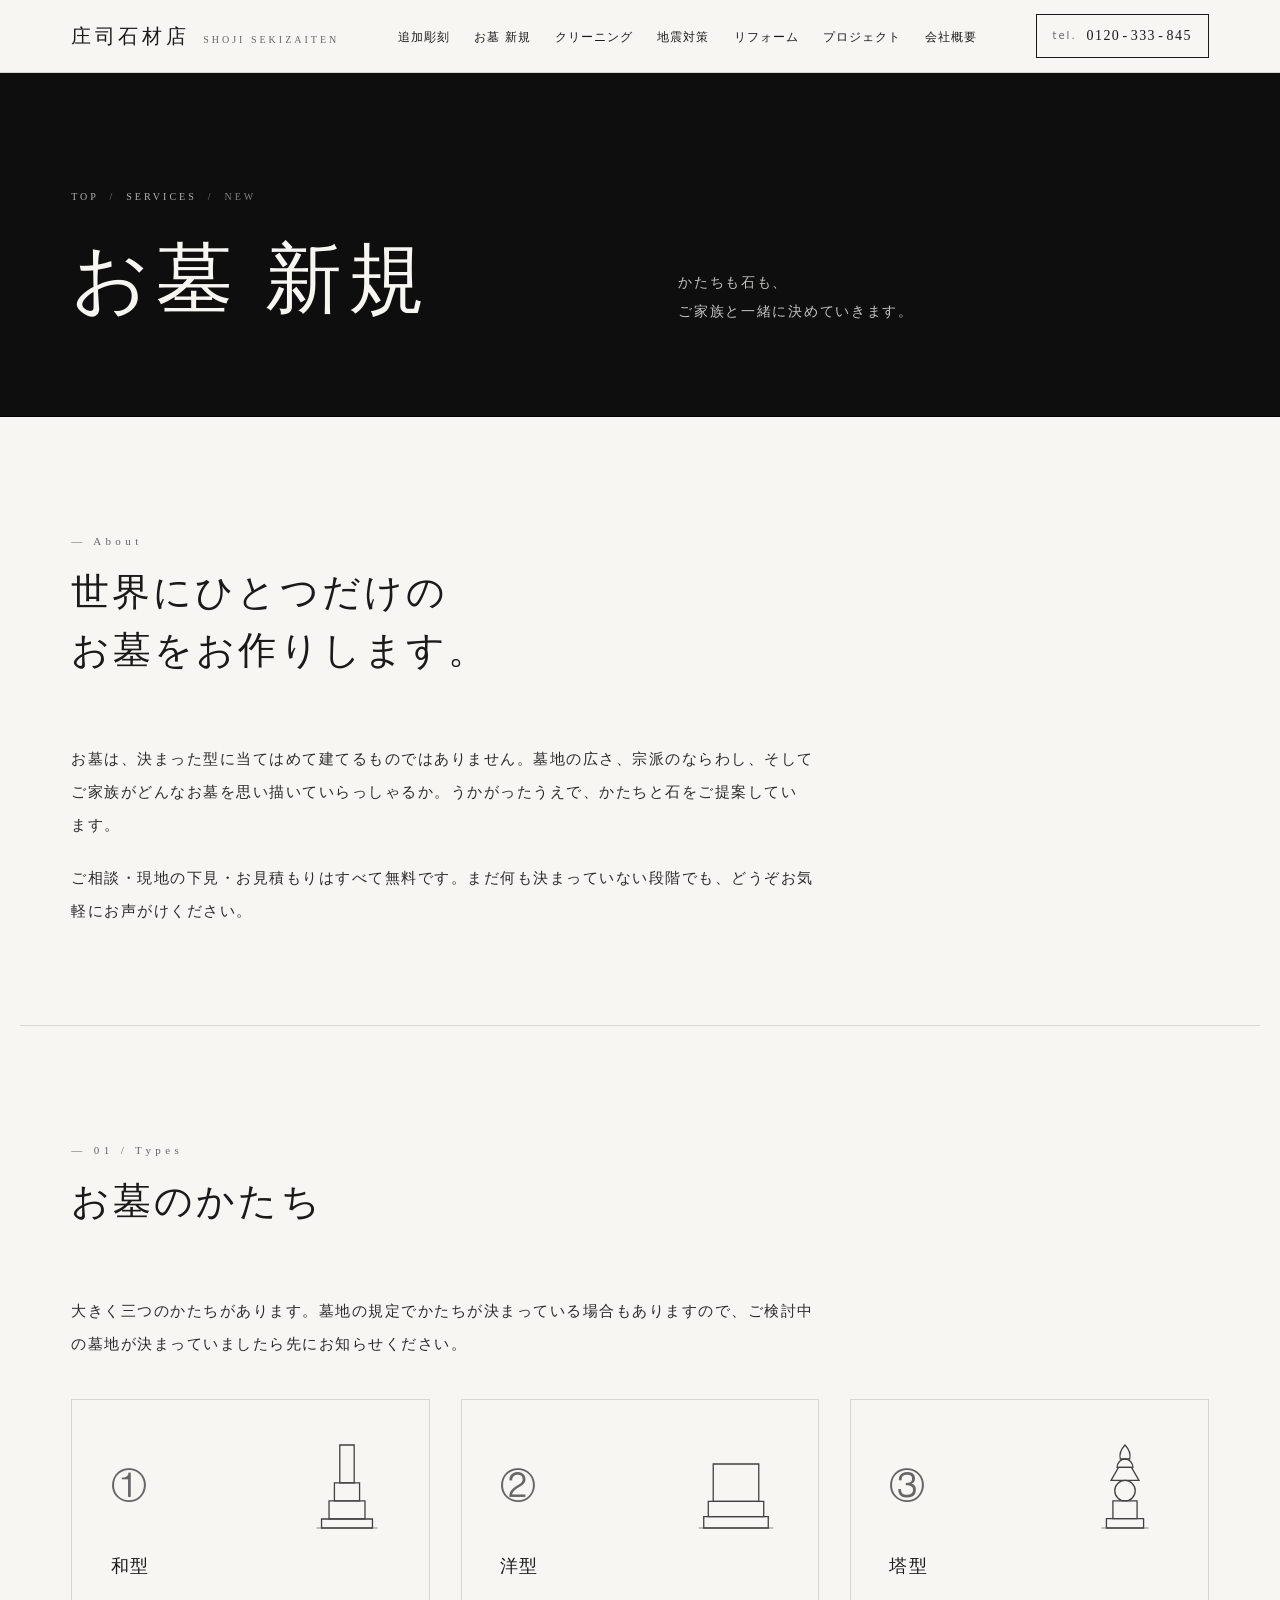
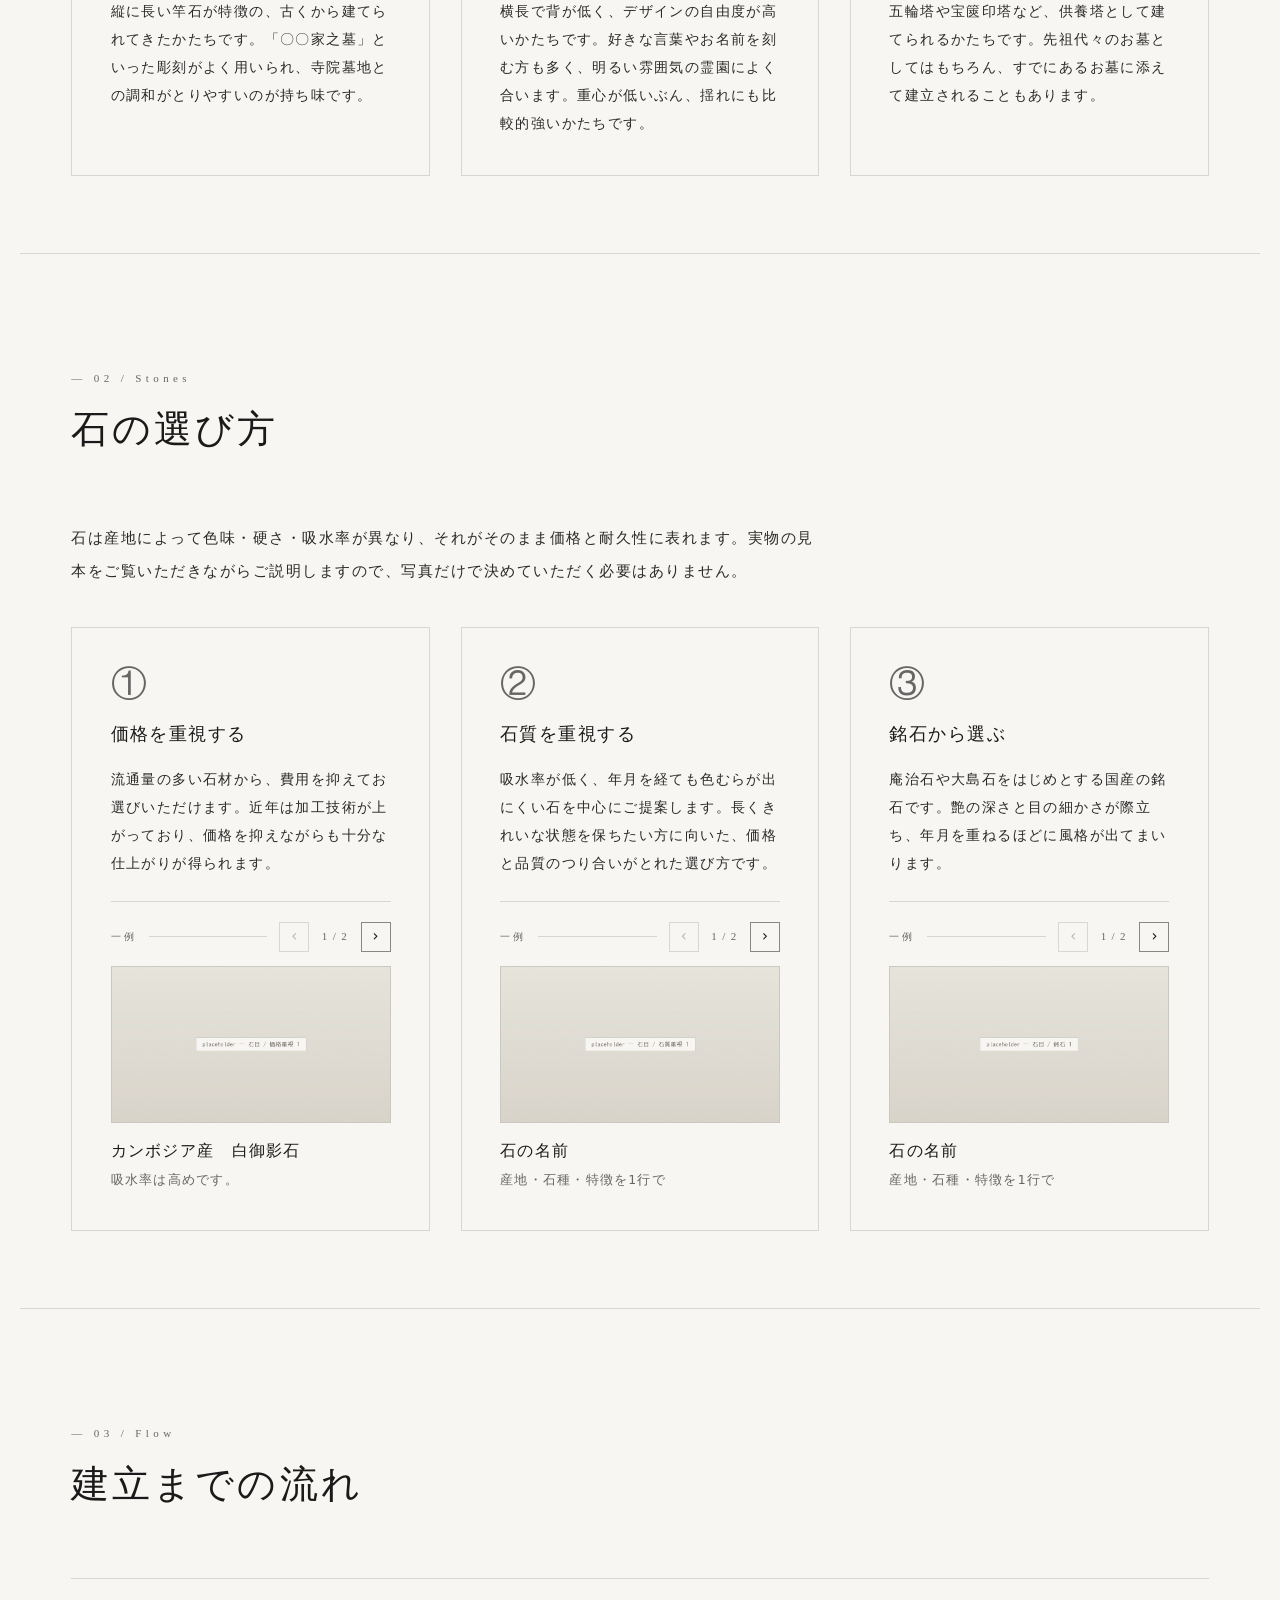
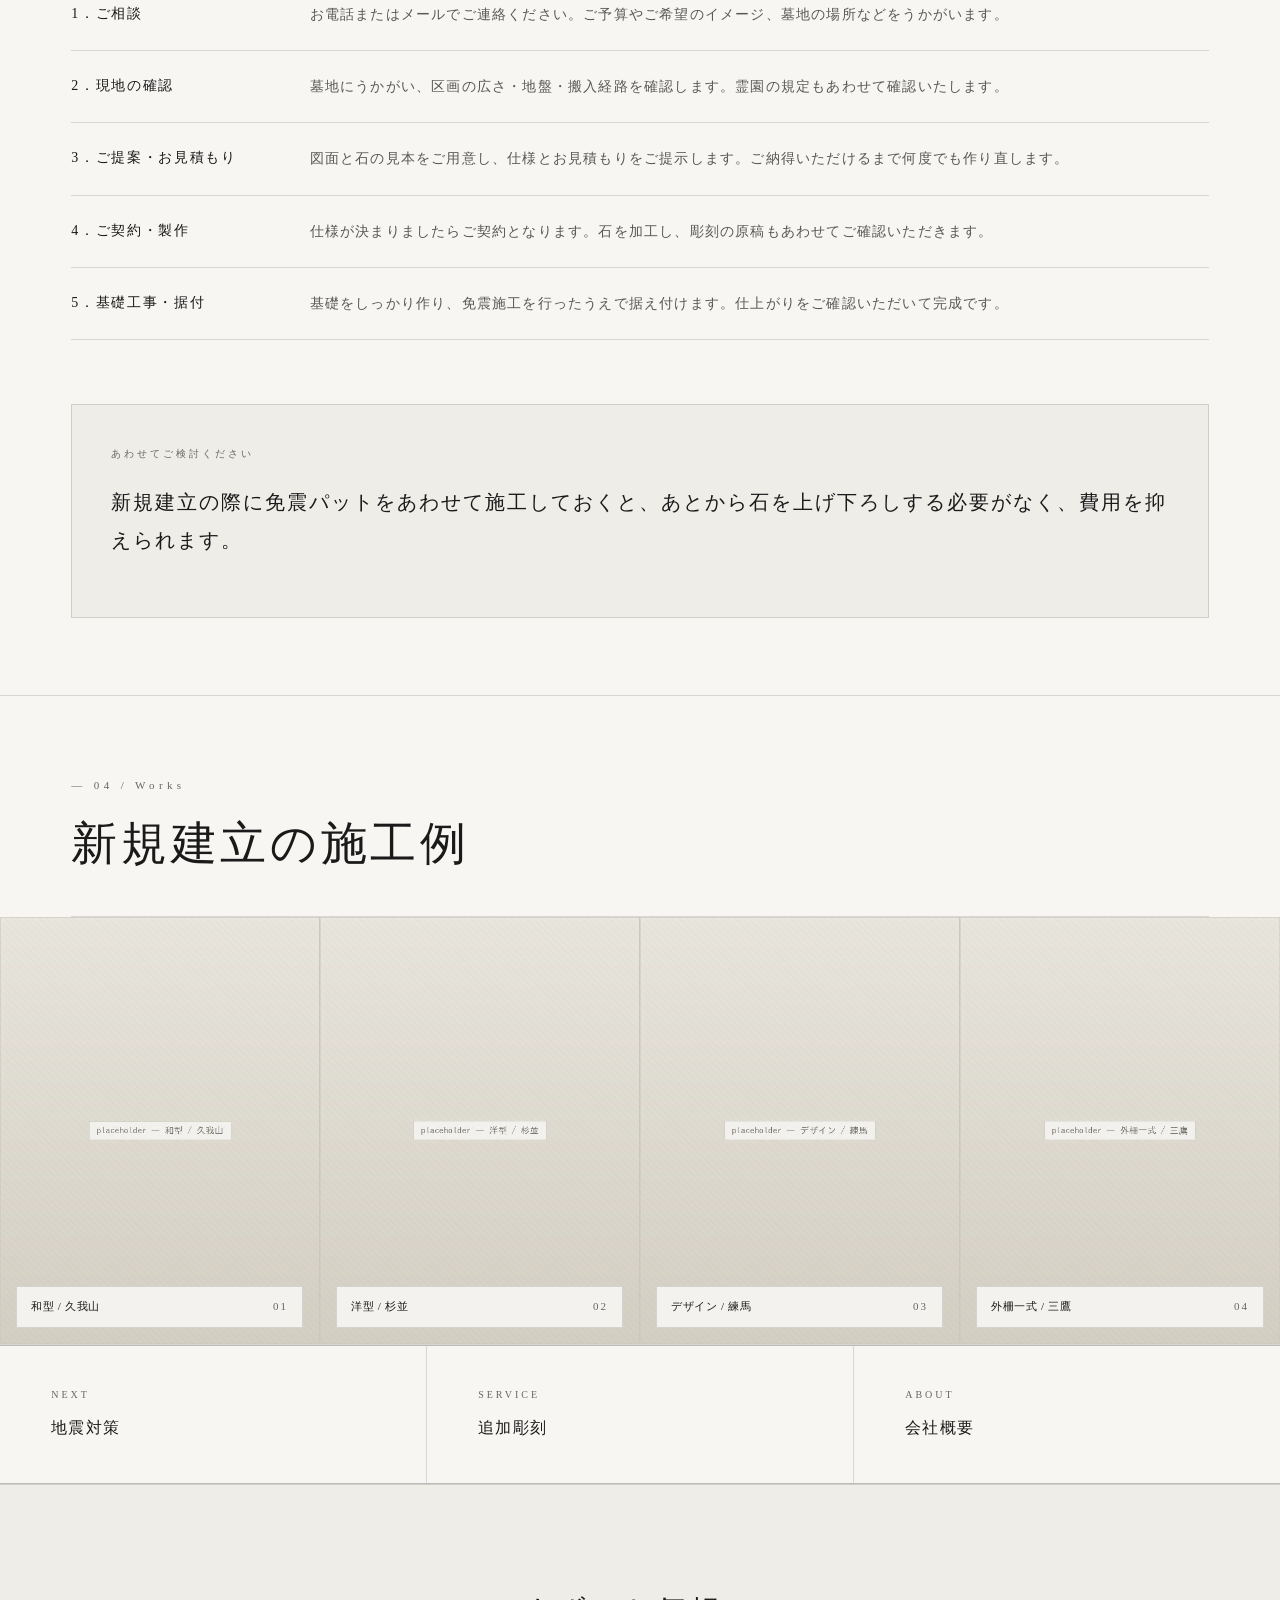
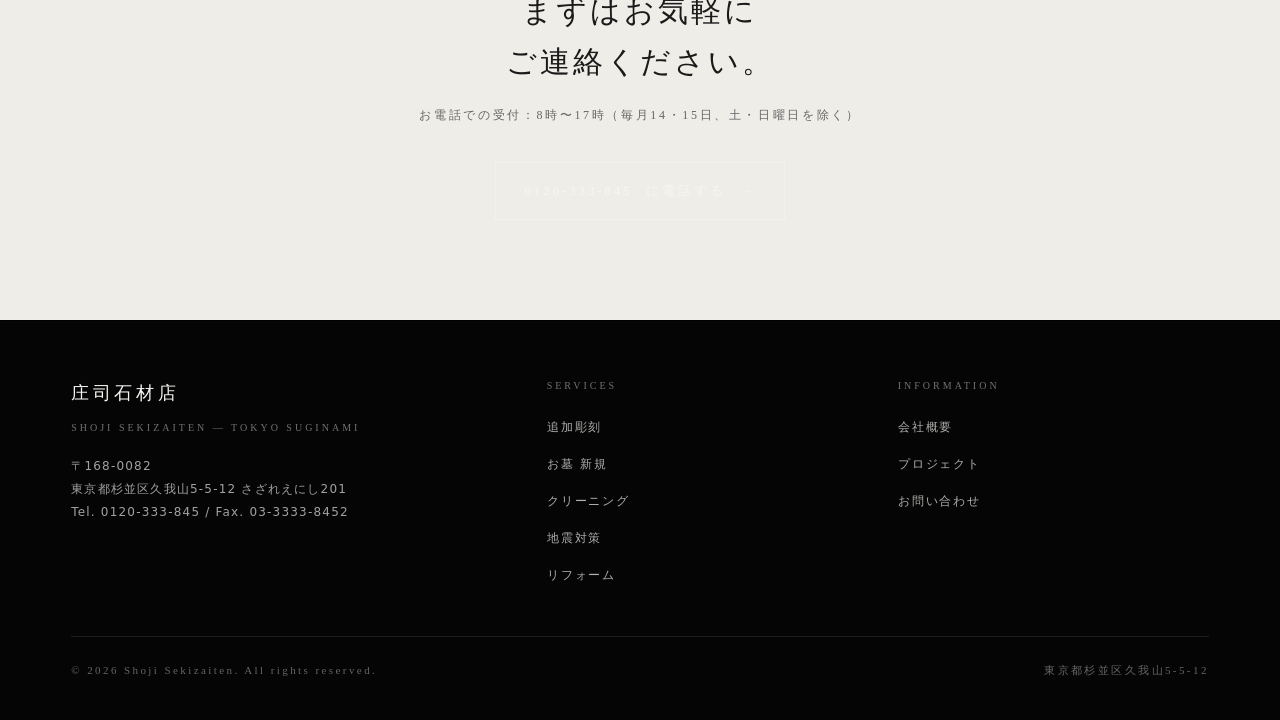
==== commit 585471ca: "五輪塔のいちばん下の台の幅を倍にした 高さは変えていないので、全体の高さ（83）と地面の位置はそのまま。  Co-Authored-By: Claude Opus 5 <noreply@anthrop" ====
--- a/boseki.html
+++ b/boseki.html
@@ -459,6 +459,6 @@
   })();
 </script>
 
-<!-- v1.7.2 -->
+<!-- v1.7.3 -->
 </body>
 </html>
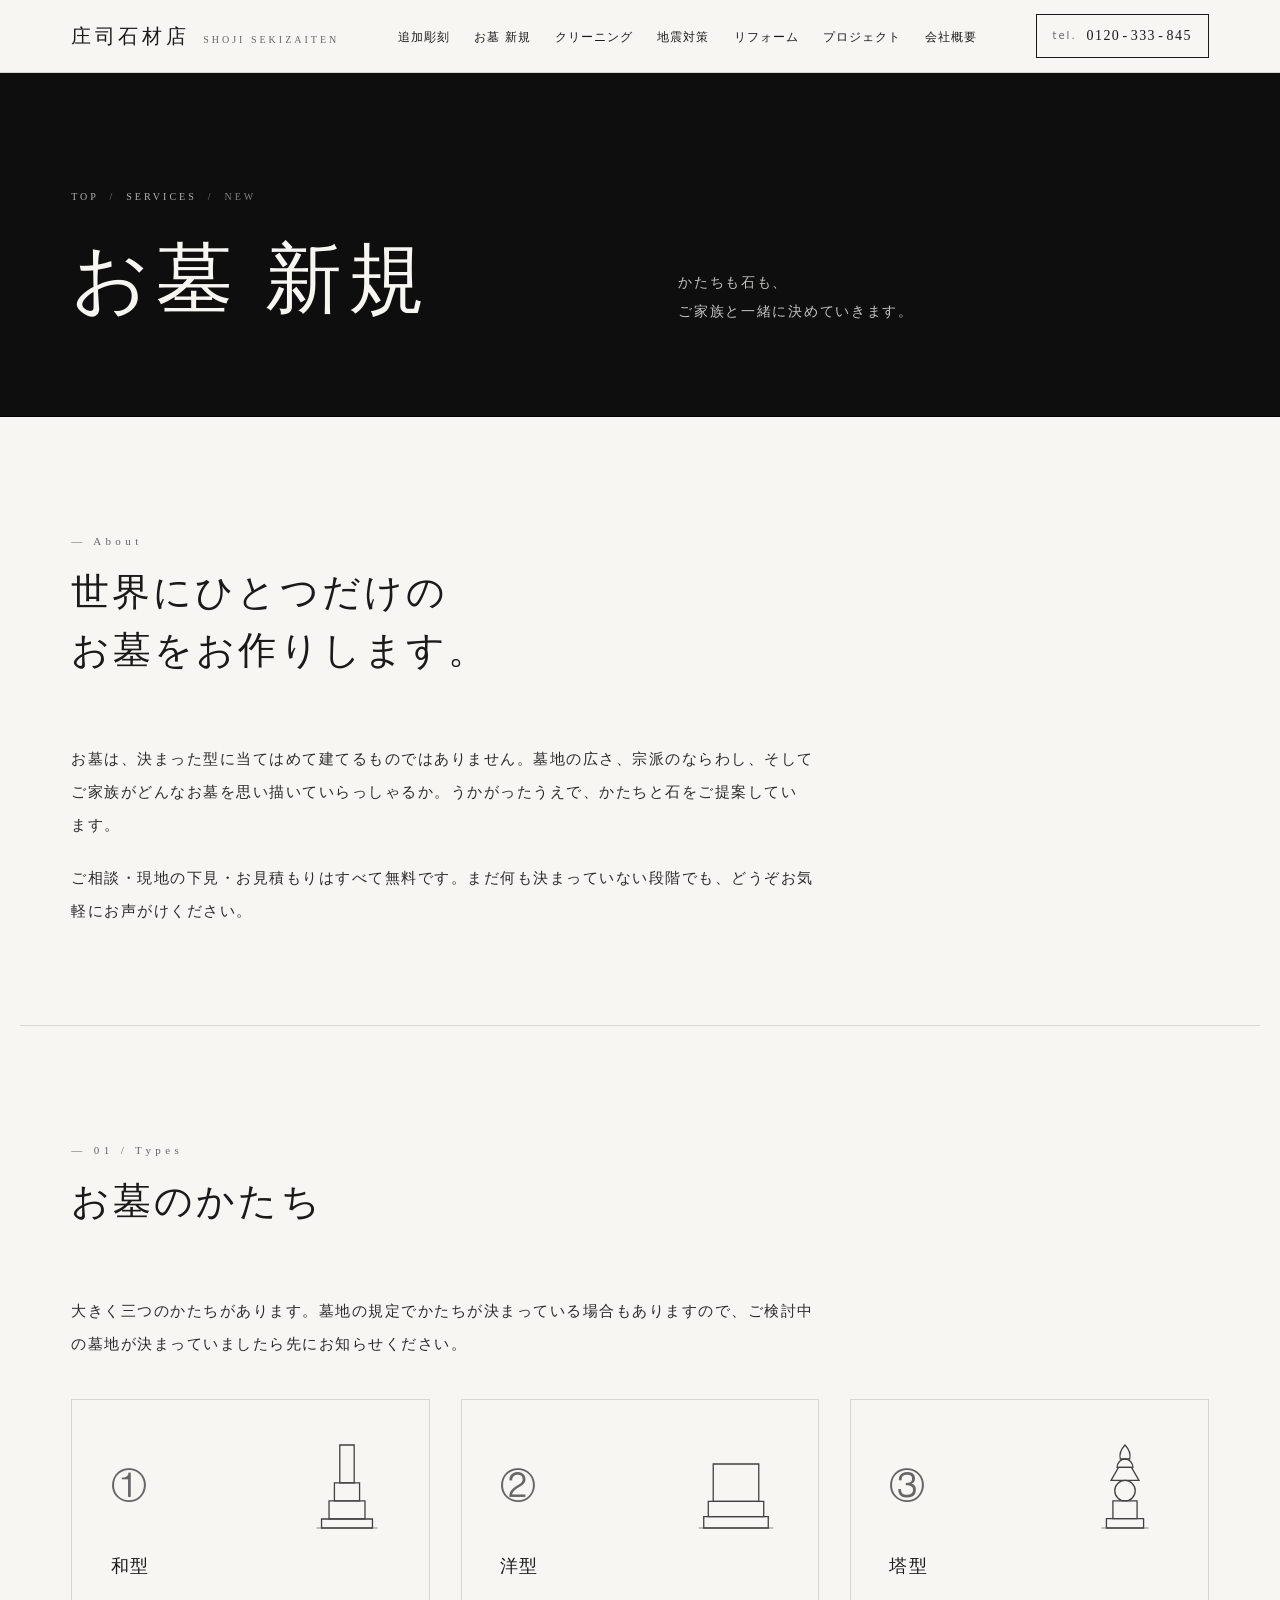
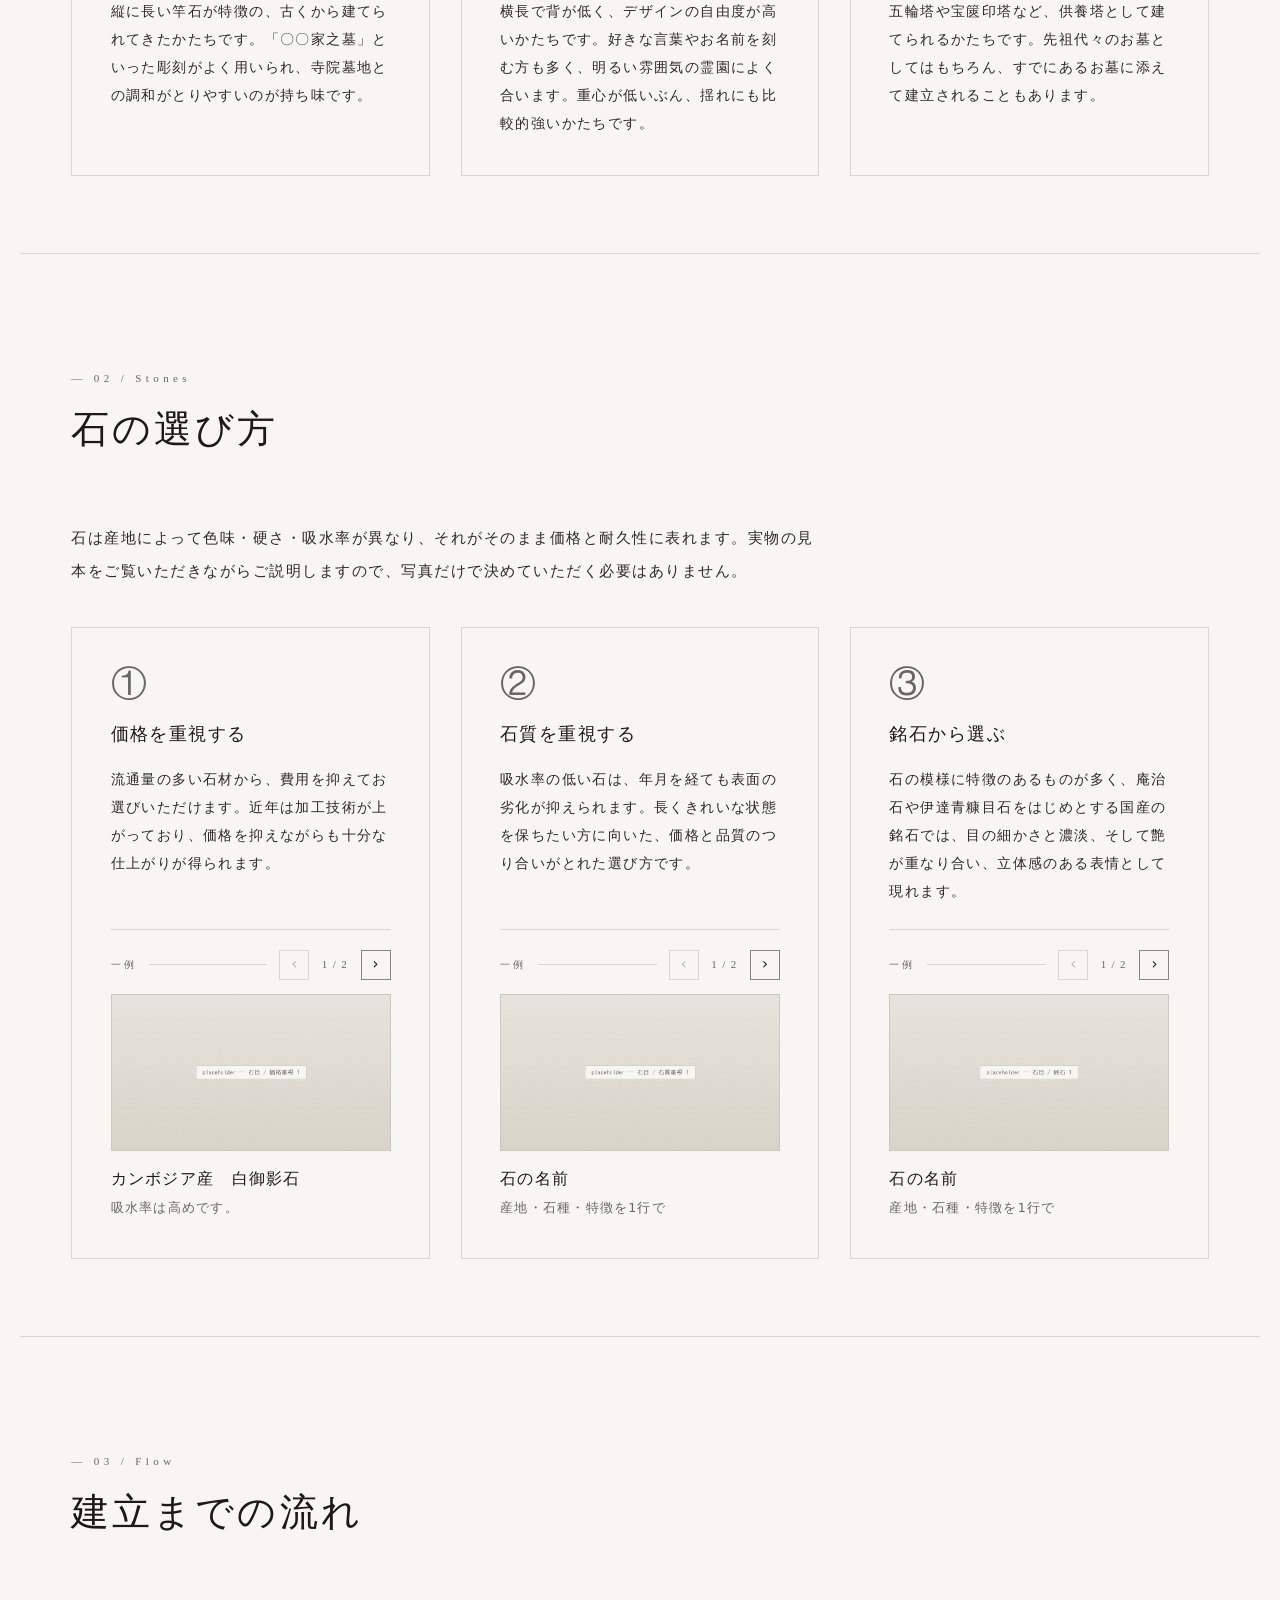
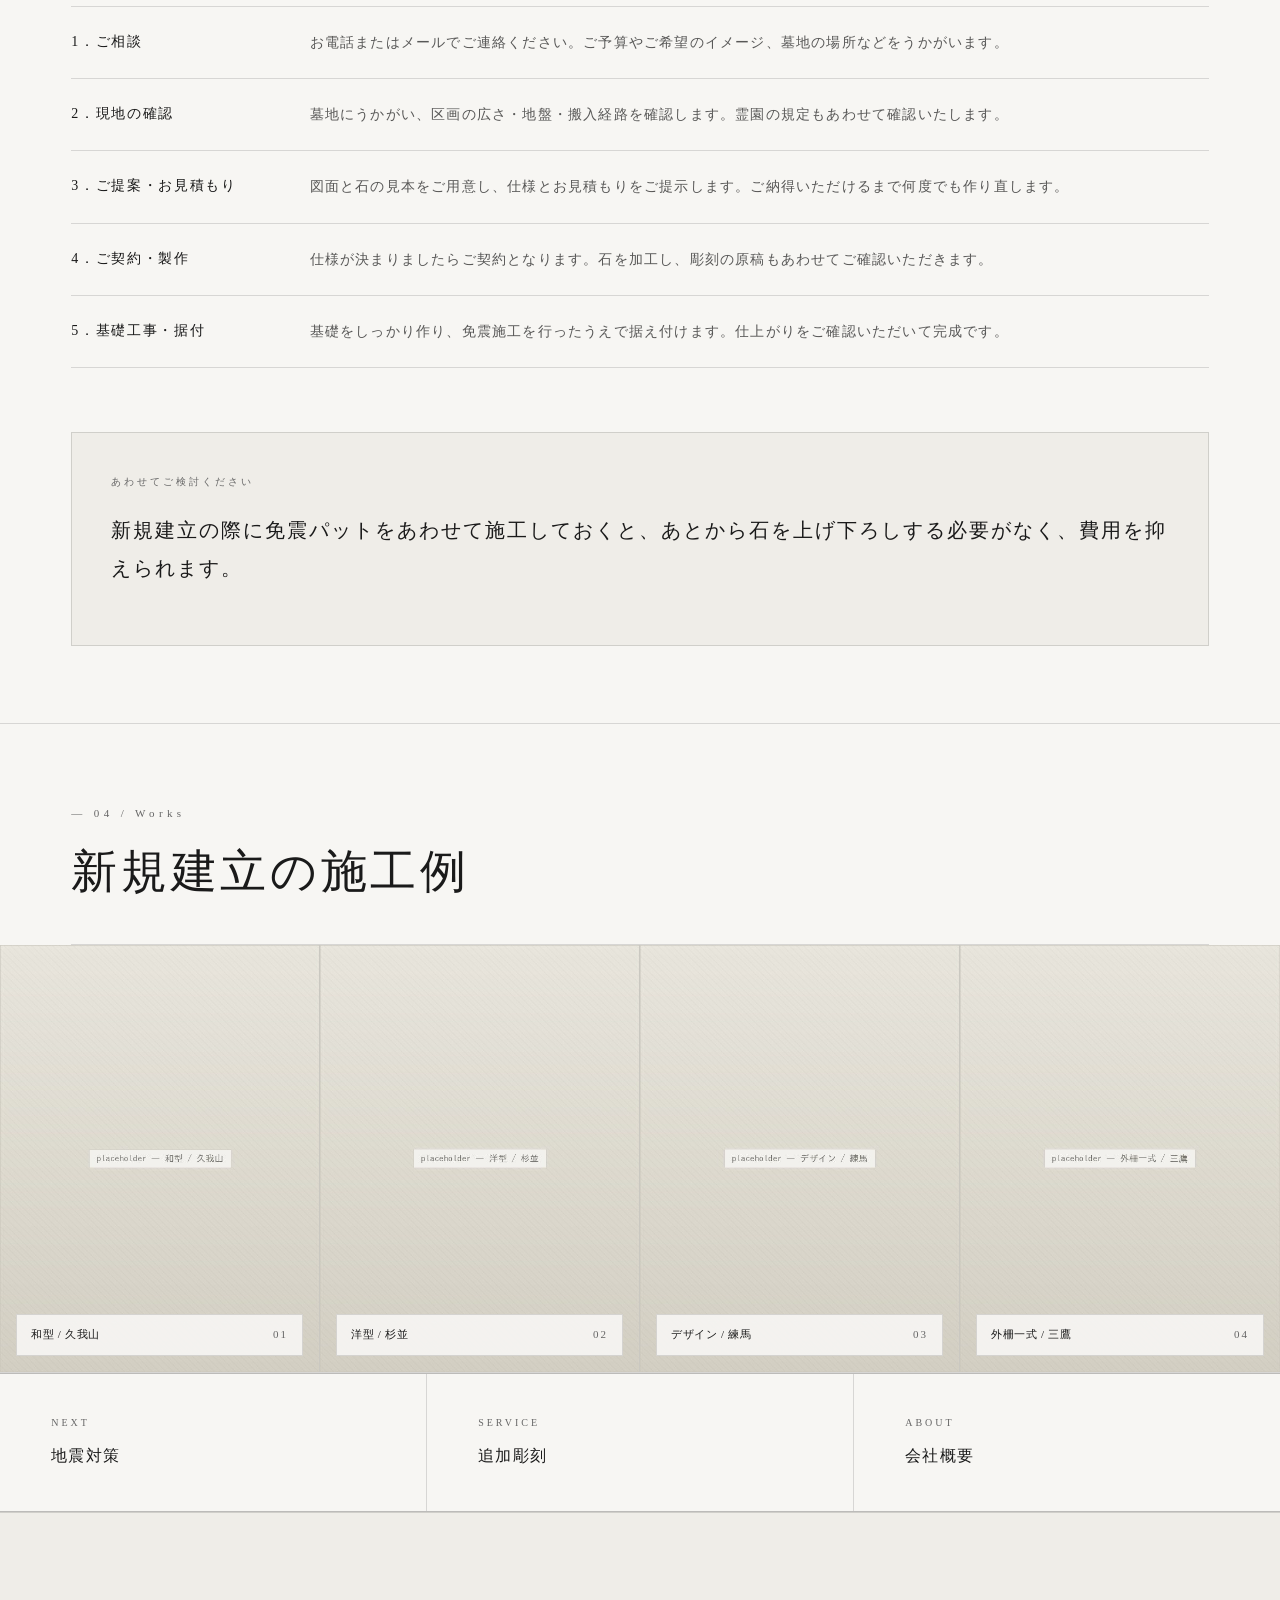
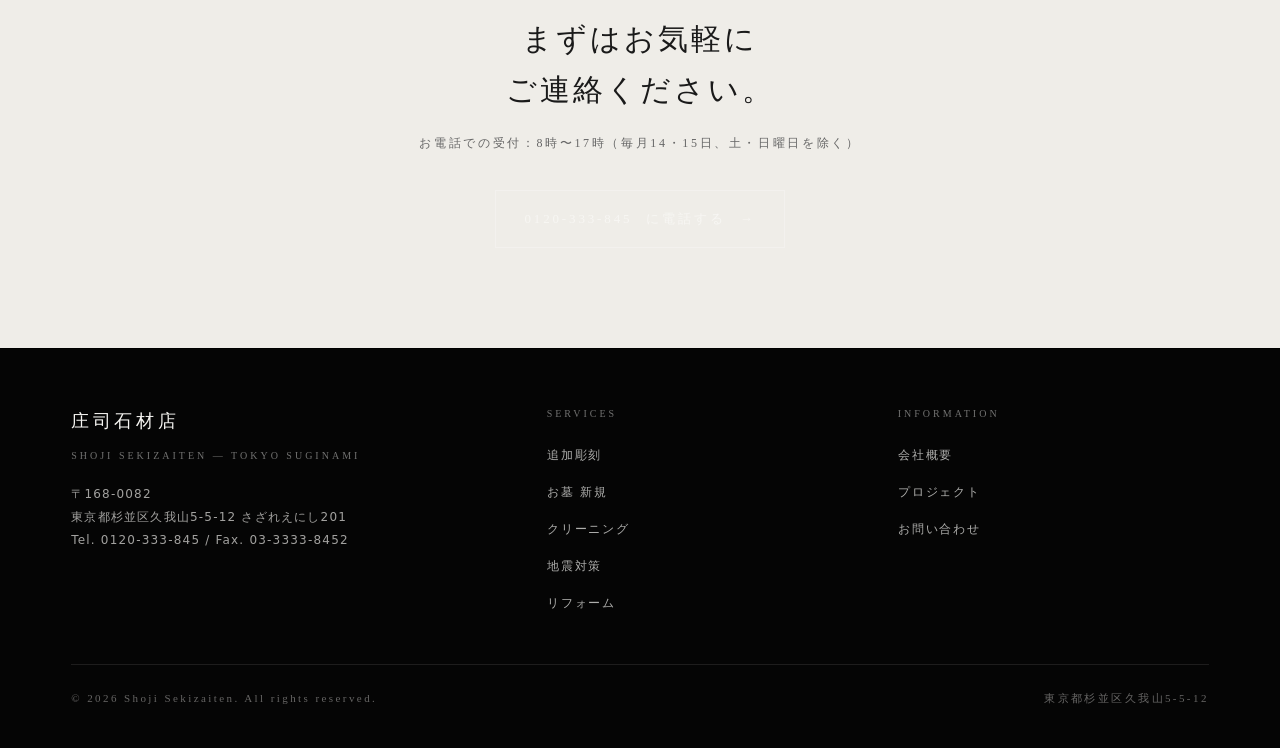
==== commit afdf0df5: "石の選び方②③の説明を、いただいた内容に差し替え ・② 吸水率が低いと「色むらが出にくい」と書いていたが誤り。   「年月を経ても表面の劣化が抑えられる」に直した ・③ 石の模様の話に書き換え。銘石の" ====
--- a/boseki.html
+++ b/boseki.html
@@ -176,7 +176,7 @@
       <div class="reason reason--ex">
         <div class="reason__num mincho">②</div>
         <h3 class="reason__title mincho">石質を重視する</h3>
-        <p class="reason__body">吸水率が低く、年月を経ても色むらが出にくい石を中心にご提案します。長くきれいな状態を保ちたい方に向いた、価格と品質のつり合いがとれた選び方です。</p>
+        <p class="reason__body">吸水率の低い石は、年月を経ても表面の劣化が抑えられます。長くきれいな状態を保ちたい方に向いた、価格と品質のつり合いがとれた選び方です。</p>
 
         <!-- 石を増やすときは <li class="ex__slide"> … </li> をまるごとコピーして貼り足し、
              ファイル名を sekishitsu-03.jpg のように続き番号へ変えてください。
@@ -213,7 +213,7 @@
       <div class="reason reason--ex">
         <div class="reason__num mincho">③</div>
         <h3 class="reason__title mincho">銘石から選ぶ</h3>
-        <p class="reason__body">庵治石や大島石をはじめとする国産の銘石です。艶の深さと目の細かさが際立ち、年月を重ねるほどに風格が出てまいります。</p>
+        <p class="reason__body">石の模様に特徴のあるものが多く、庵治石や伊達青糠目石をはじめとする国産の銘石では、目の細かさと濃淡、そして艶が重なり合い、立体感のある表情として現れます。</p>
 
         <!-- 石を増やすときは <li class="ex__slide"> … </li> をまるごとコピーして貼り足し、
              ファイル名を meiseki-03.jpg のように続き番号へ変えてください。
@@ -459,6 +459,6 @@
   })();
 </script>
 
-<!-- v1.7.3 -->
+<!-- v1.8.0 -->
 </body>
 </html>
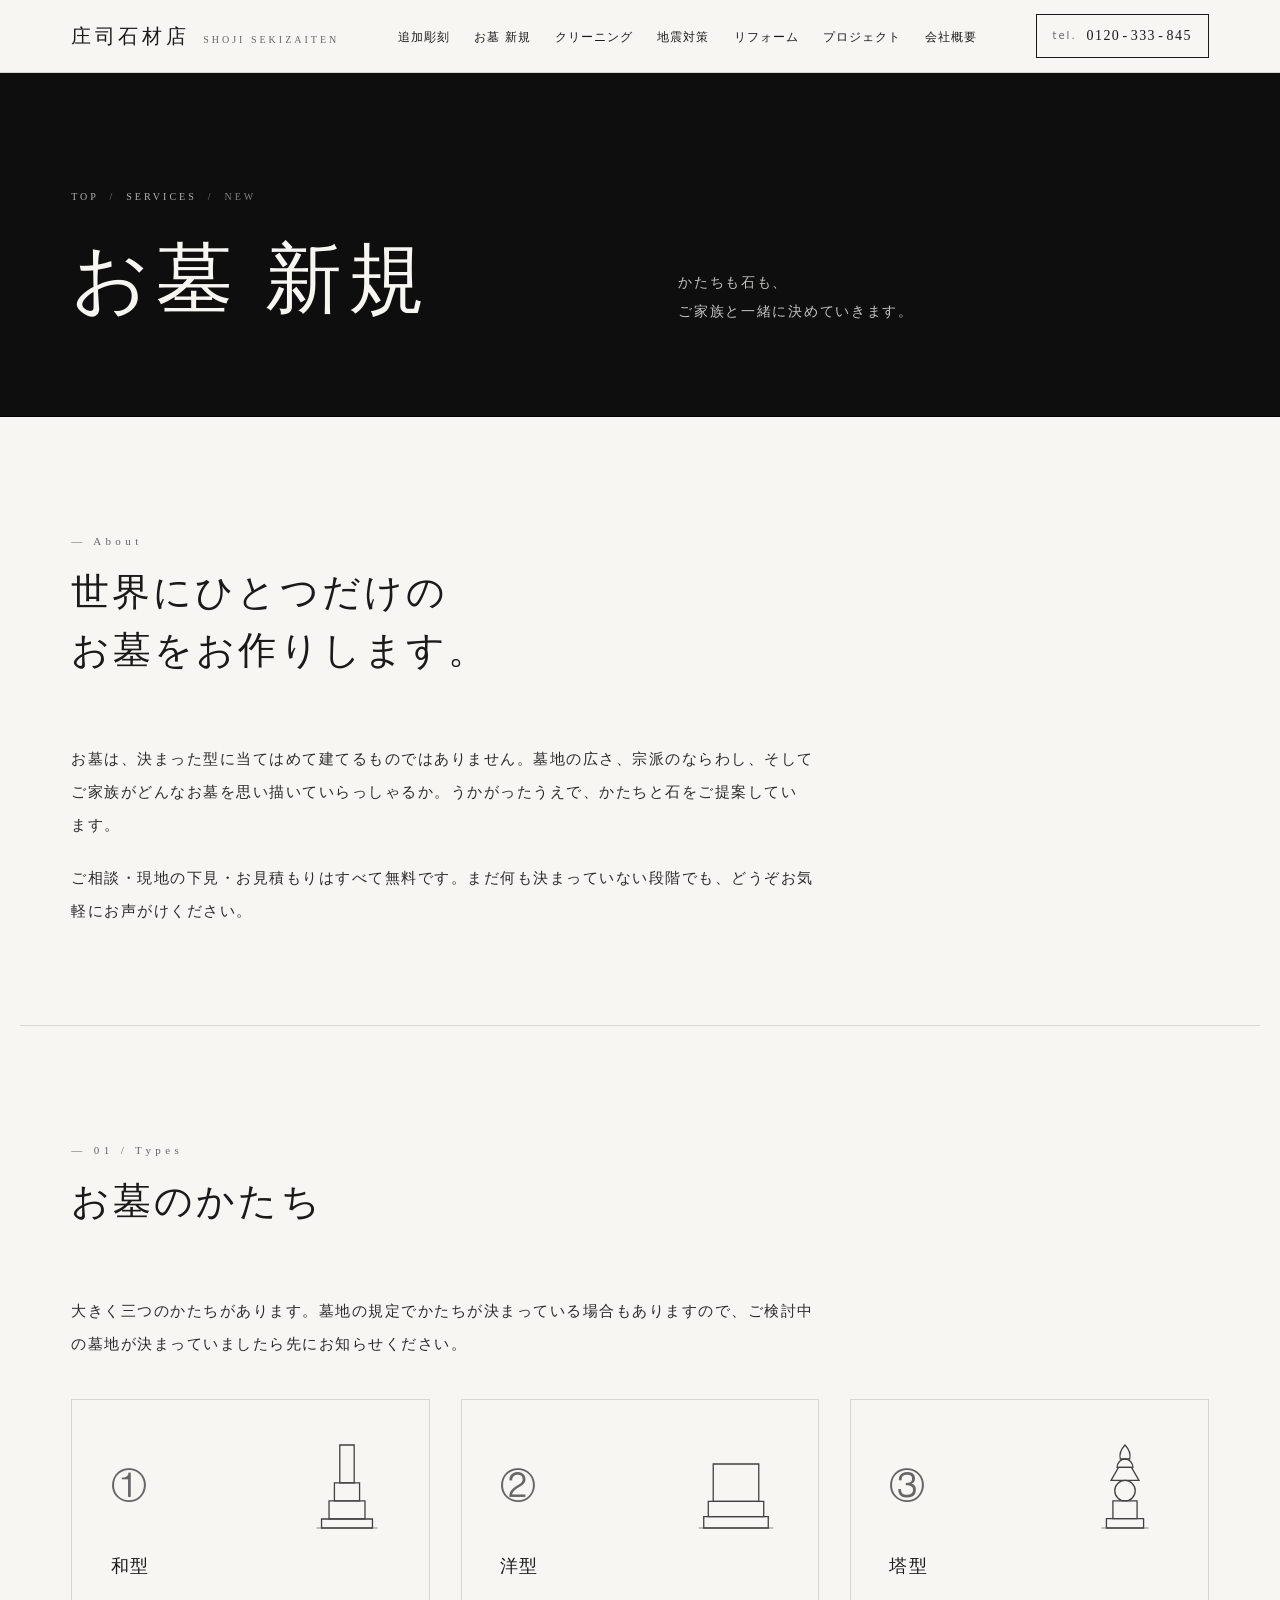
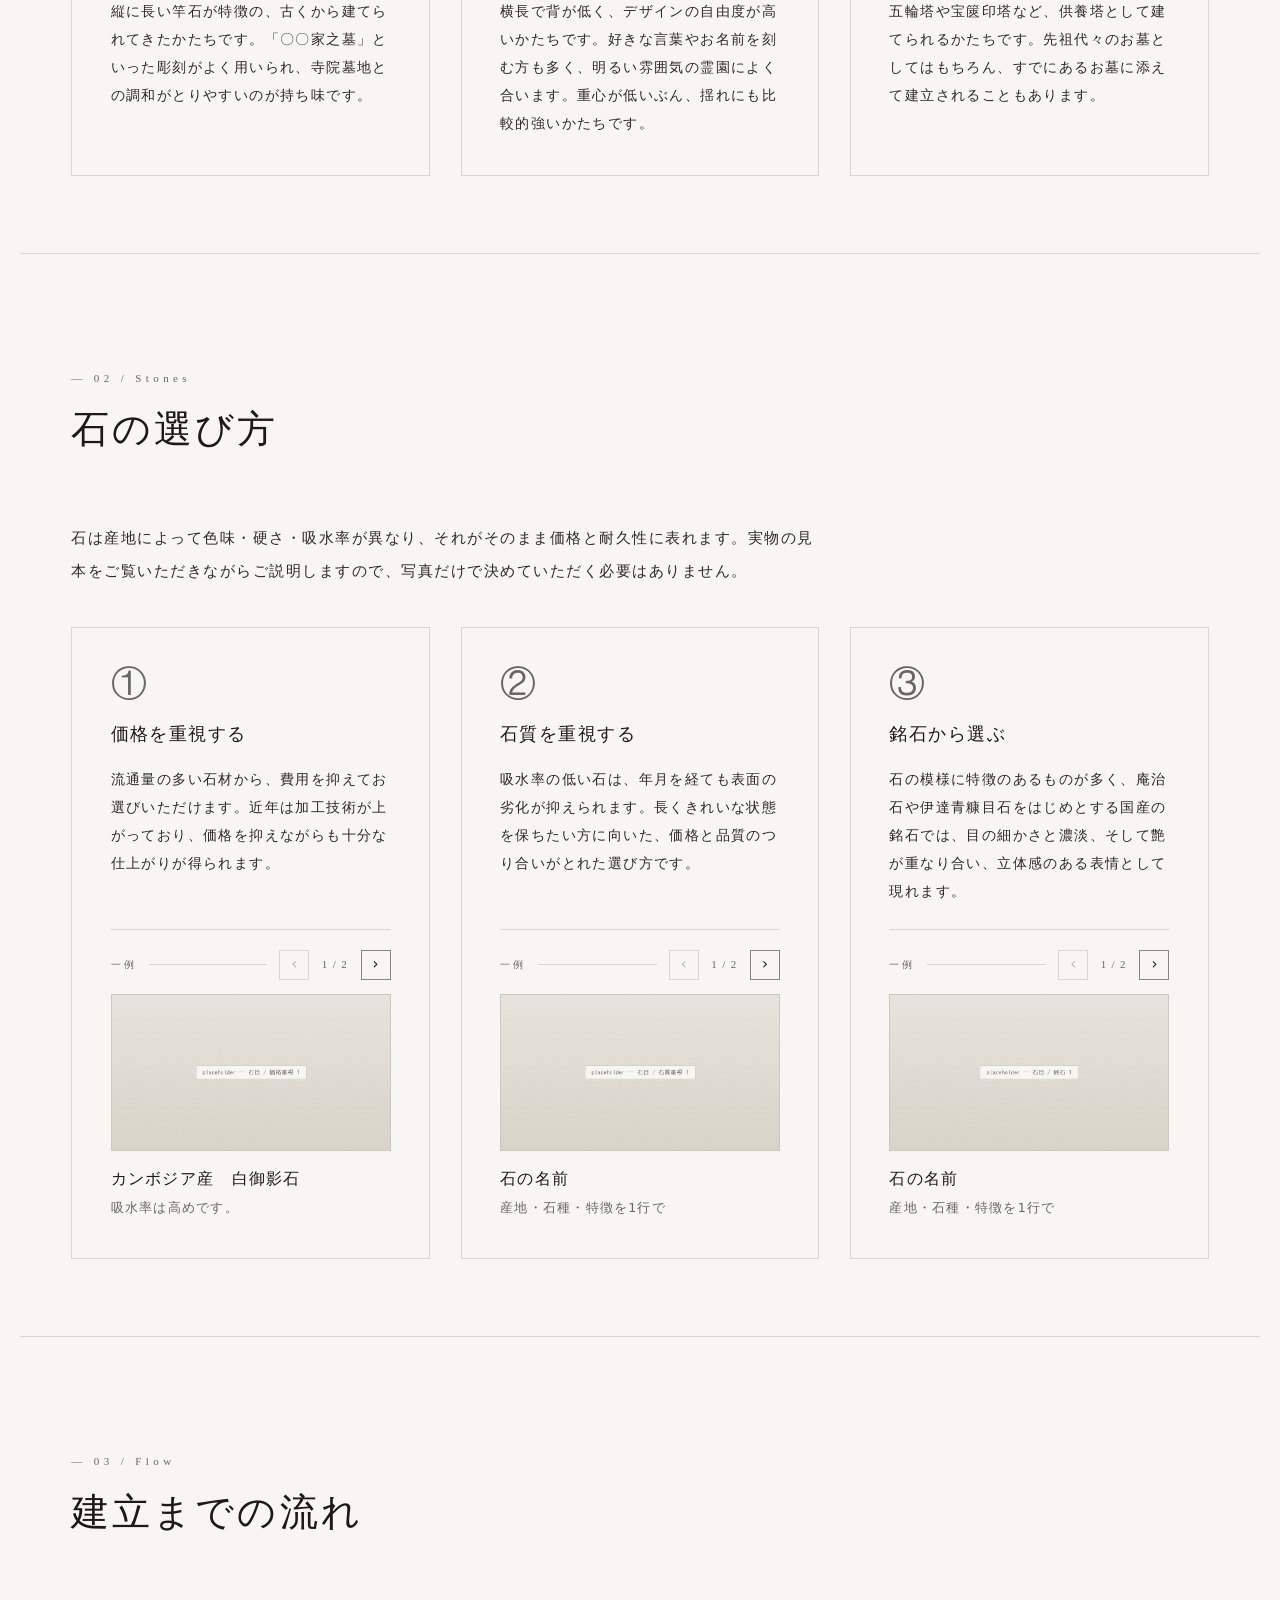
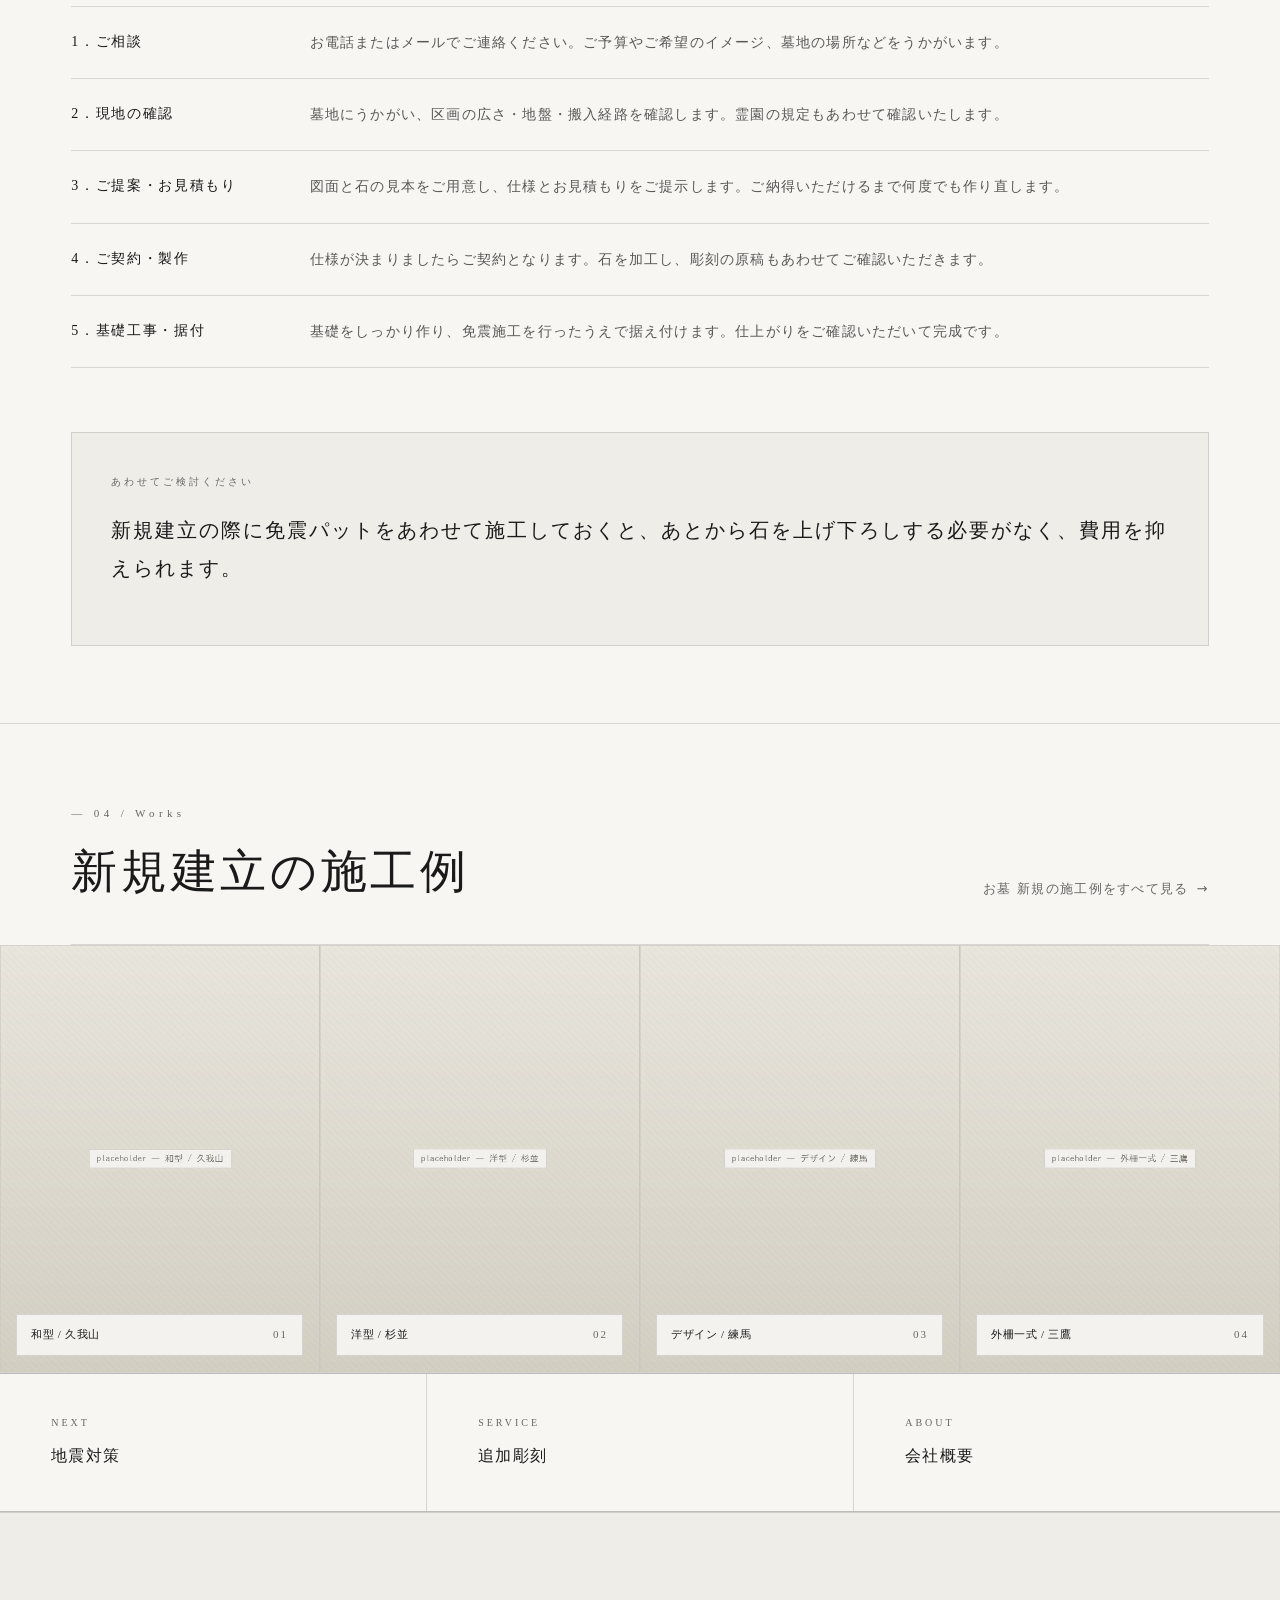
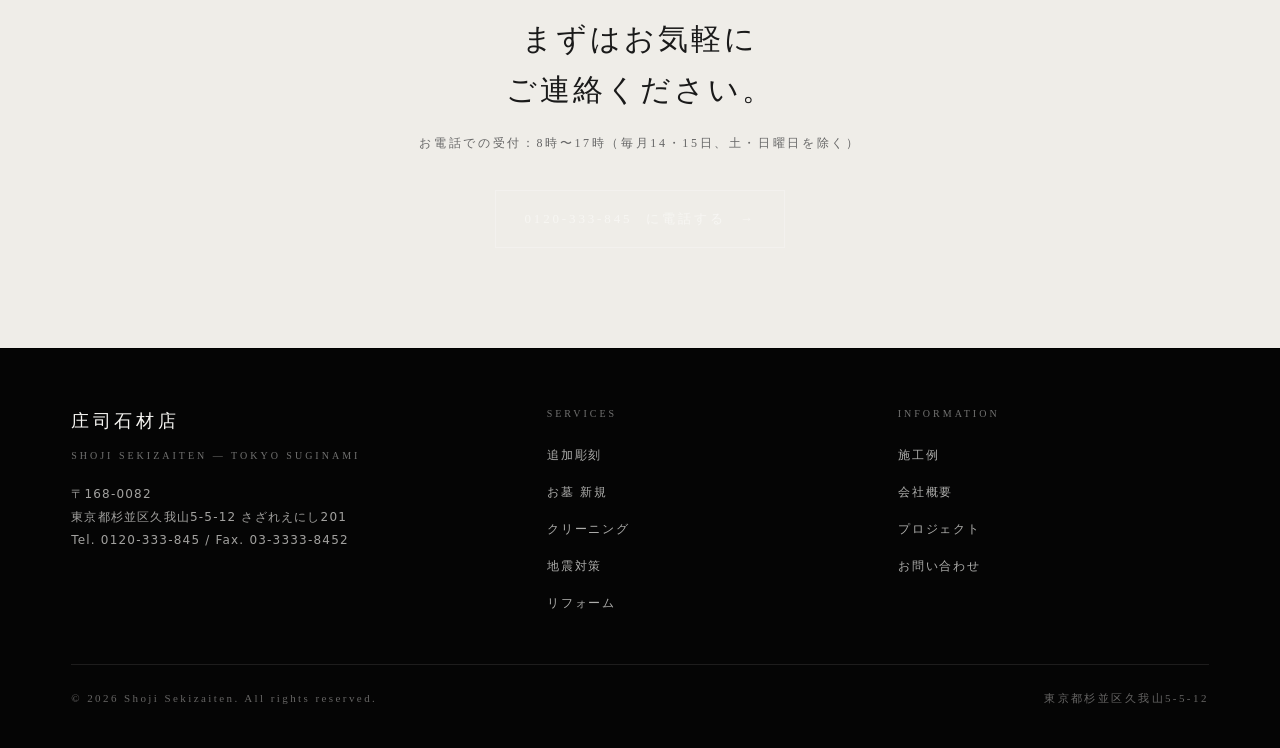
==== commit fdc81679: "施工例の一覧ページ（works.html）を追加。ア案 件数が増えても表示が破綻しないよう、一覧を1枚にまとめた。  works.html ・上のボタンで分類を絞り込み（すべて／お墓 新規／クリーニン" ====
--- a/boseki.html
+++ b/boseki.html
@@ -295,7 +295,8 @@
           <div class="section__num">— 04 / Works</div>
           <h2 class="section__title"><span class="nb">新規建立の施工例</span></h2>
         </div>
-      </header>
+      <a class="works__all" href="works.html#boseki">お墓 新規の施工例をすべて見る <span class="arrow">→</span></a>
+        </header>
     </div>
 
     <div class="works__grid">
@@ -372,6 +373,7 @@
       <div>
         <p class="footer__heading">Information</p>
         <ul class="footer__list">
+          <li><a href="works.html">施工例</a></li>
           <li><a href="company.html">会社概要</a></li>
           <li><a href="index.html#projects">プロジェクト</a></li>
           <li><a href="index.html#contact">お問い合わせ</a></li>
@@ -459,6 +461,6 @@
   })();
 </script>
 
-<!-- v1.8.0 -->
+<!-- v1.9.0 -->
 </body>
 </html>
--- a/assets/styles.css
+++ b/assets/styles.css
@@ -864,6 +864,103 @@
     text-transform: uppercase;
     color: var(--stone);
   }
+
+  /* ------------------------------------------------------------------
+   施工例の一覧（works.html）
+   絞り込み・並び・ページ送り
+   ------------------------------------------------------------------ */
+.wfilter {
+  display: flex; flex-wrap: wrap; gap: 0;
+  margin: clamp(28px, 3.5vw, 44px) 0 0;
+  border-top: 1px solid var(--rule);
+  border-bottom: 1px solid var(--rule);
+}
+.wfilter__btn {
+  padding: 16px clamp(14px, 1.8vw, 26px);
+  font-size: 13px; letter-spacing: 0.1em;
+  color: var(--stone);
+  background: transparent;
+  border: 0; border-right: 1px solid var(--rule);
+  transition: color .25s ease, background .25s ease;
+}
+.wfilter__btn:first-child { border-left: 1px solid var(--rule); }
+.wfilter__btn:hover { color: var(--ink); }
+.wfilter__btn.is-on { color: var(--ink); background: var(--bg-soft); }
+
+.wcount {
+  font-family: Georgia, serif;
+  font-size: 12px; letter-spacing: 0.14em; color: var(--stone);
+  margin: 20px 0 clamp(20px, 2.4vw, 32px);
+}
+
+.wgrid {
+  display: grid;
+  grid-template-columns: repeat(4, 1fr);
+  gap: clamp(14px, 1.6vw, 24px);
+}
+.wcard { margin: 0; }
+.wcard[hidden] { display: none; }
+.wcard__media {
+  position: relative;
+  aspect-ratio: 3 / 4;
+  overflow: hidden;
+  background: #e8e5dd;
+  border: 1px solid var(--rule);
+}
+.wcard__img {
+  position: relative;
+  width: 100%; height: 100%; object-fit: cover;
+  transition: transform .8s cubic-bezier(.2,.7,.2,1);
+}
+.wcard:hover .wcard__img { transform: scale(1.05); }
+.wcard figcaption {
+  display: flex; justify-content: space-between; gap: 10px;
+  margin-top: 10px;
+  font-size: 12px; letter-spacing: 0.1em; line-height: 1.7;
+  color: var(--ink-soft);
+}
+.wcard figcaption .c { color: var(--stone); white-space: nowrap; }
+
+.wpager {
+  display: flex; justify-content: center; align-items: center;
+  flex-wrap: wrap; gap: 6px;
+  margin-top: clamp(36px, 4.5vw, 60px);
+}
+.wpager button, .wpager span {
+  min-width: 38px; height: 38px; padding: 0 8px;
+  display: flex; align-items: center; justify-content: center;
+  font-family: Georgia, serif; font-size: 13px; letter-spacing: 0.06em;
+  border: 1px solid var(--rule); background: transparent; color: var(--ink);
+  transition: background .25s ease, color .25s ease, border-color .25s ease;
+}
+.wpager button:hover { border-color: var(--rule-strong); }
+.wpager button.is-on { background: var(--ink); color: var(--bg); border-color: var(--ink); }
+.wpager button[disabled] { opacity: .3; pointer-events: none; }
+.wpager .gap { border: 0; min-width: 20px; color: var(--stone); }
+
+/* サービスページの施工例の右上に置く「すべて見る」 */
+.works__all {
+  position: relative; z-index: 1;
+  align-self: end;
+  display: inline-flex; align-items: center; gap: 8px;
+  font-size: 13px; letter-spacing: 0.1em; color: var(--stone);
+  padding-bottom: 3px;
+  border-bottom: 1px solid transparent;
+  white-space: nowrap;
+  transition: color .25s ease, border-color .25s ease, gap .3s ease;
+}
+.works__all:hover { color: var(--ink); border-bottom-color: var(--rule-strong); gap: 12px; }
+.works__all .arrow { transition: transform .3s ease; }
+.works__all:hover .arrow { transform: translateX(3px); }
+
+@media (max-width: 1024px) { .wgrid { grid-template-columns: repeat(3, 1fr); } }
+@media (max-width: 620px) {
+  .wgrid { grid-template-columns: repeat(2, 1fr); }
+  .wfilter__btn { padding: 13px 14px; font-size: 12px; }
+  /* 見出しの横に置くと入りきらないので、下に回す */
+  .works__head { flex-direction: column; align-items: flex-start; gap: 16px; }
+  .works__all { white-space: normal; align-self: flex-start; }
+}
 
   /* ---------- Responsive ---------- */
   @media (max-width: 1024px) {
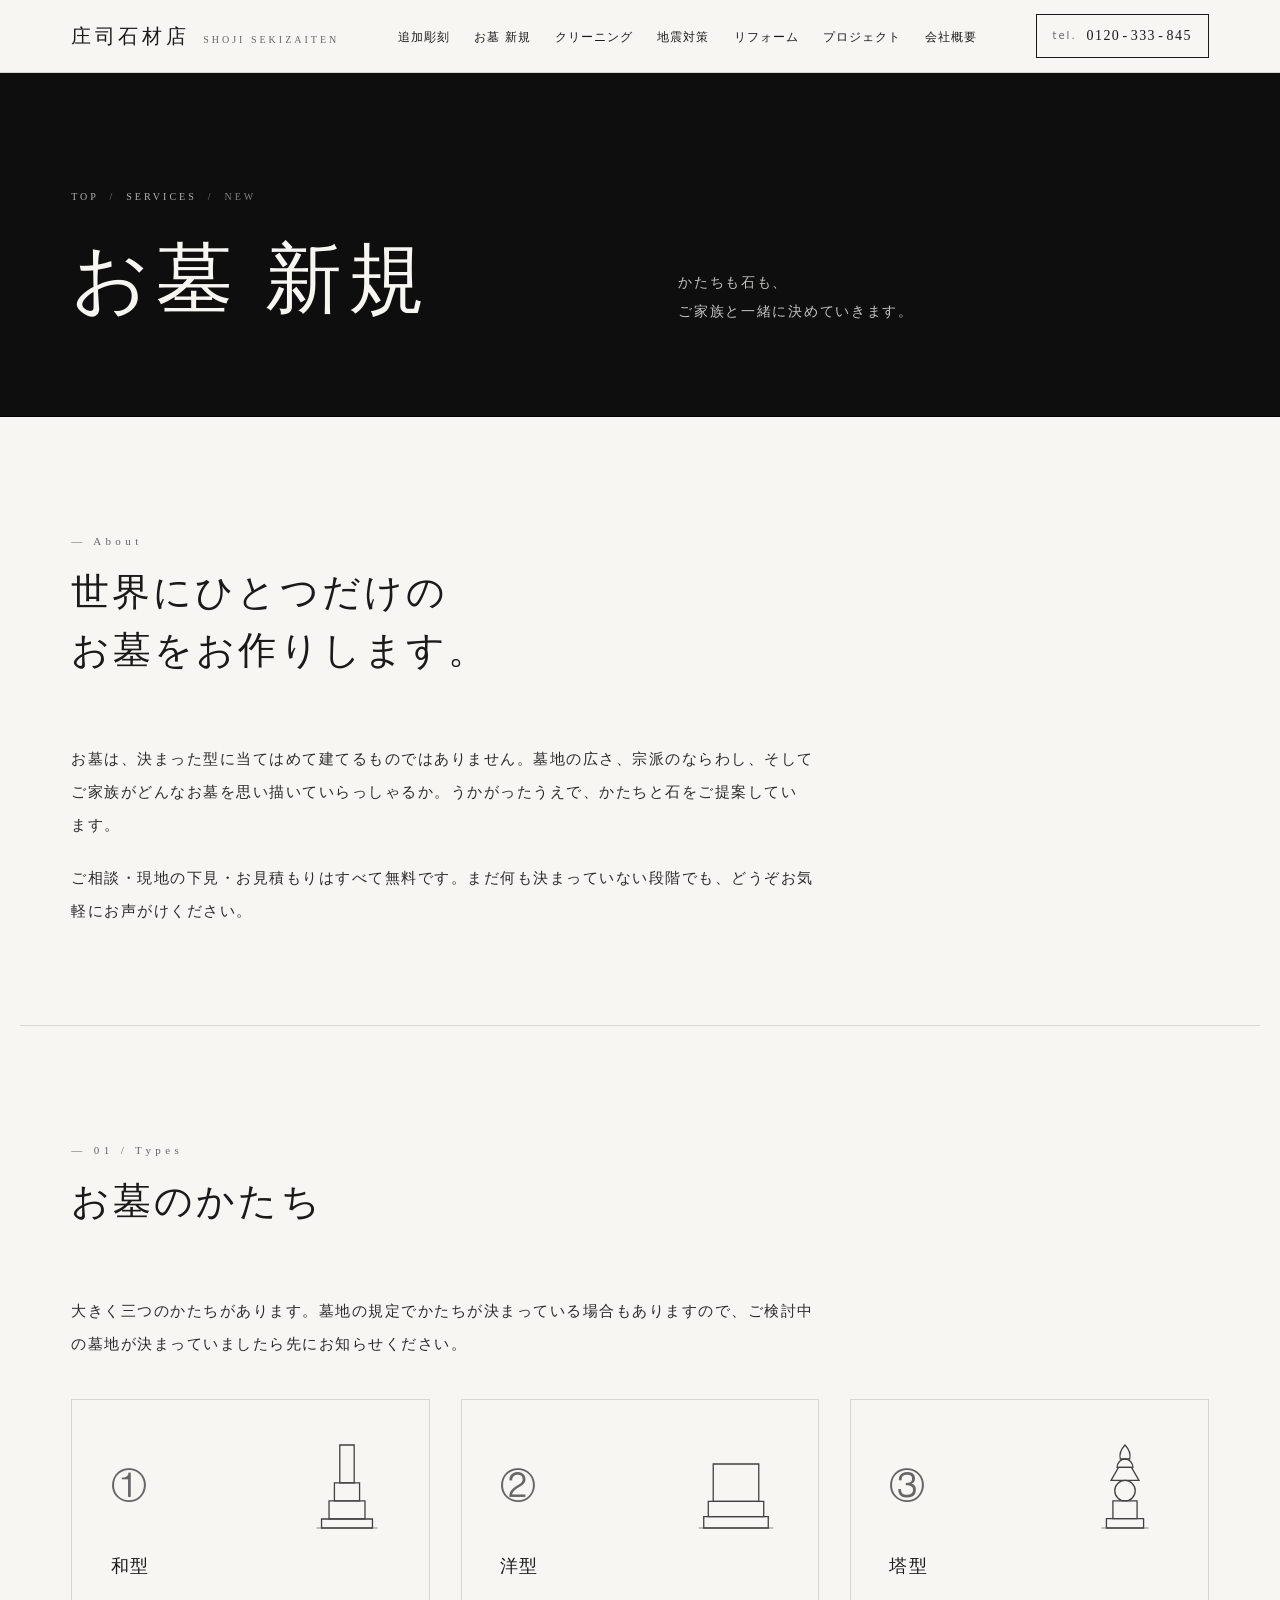
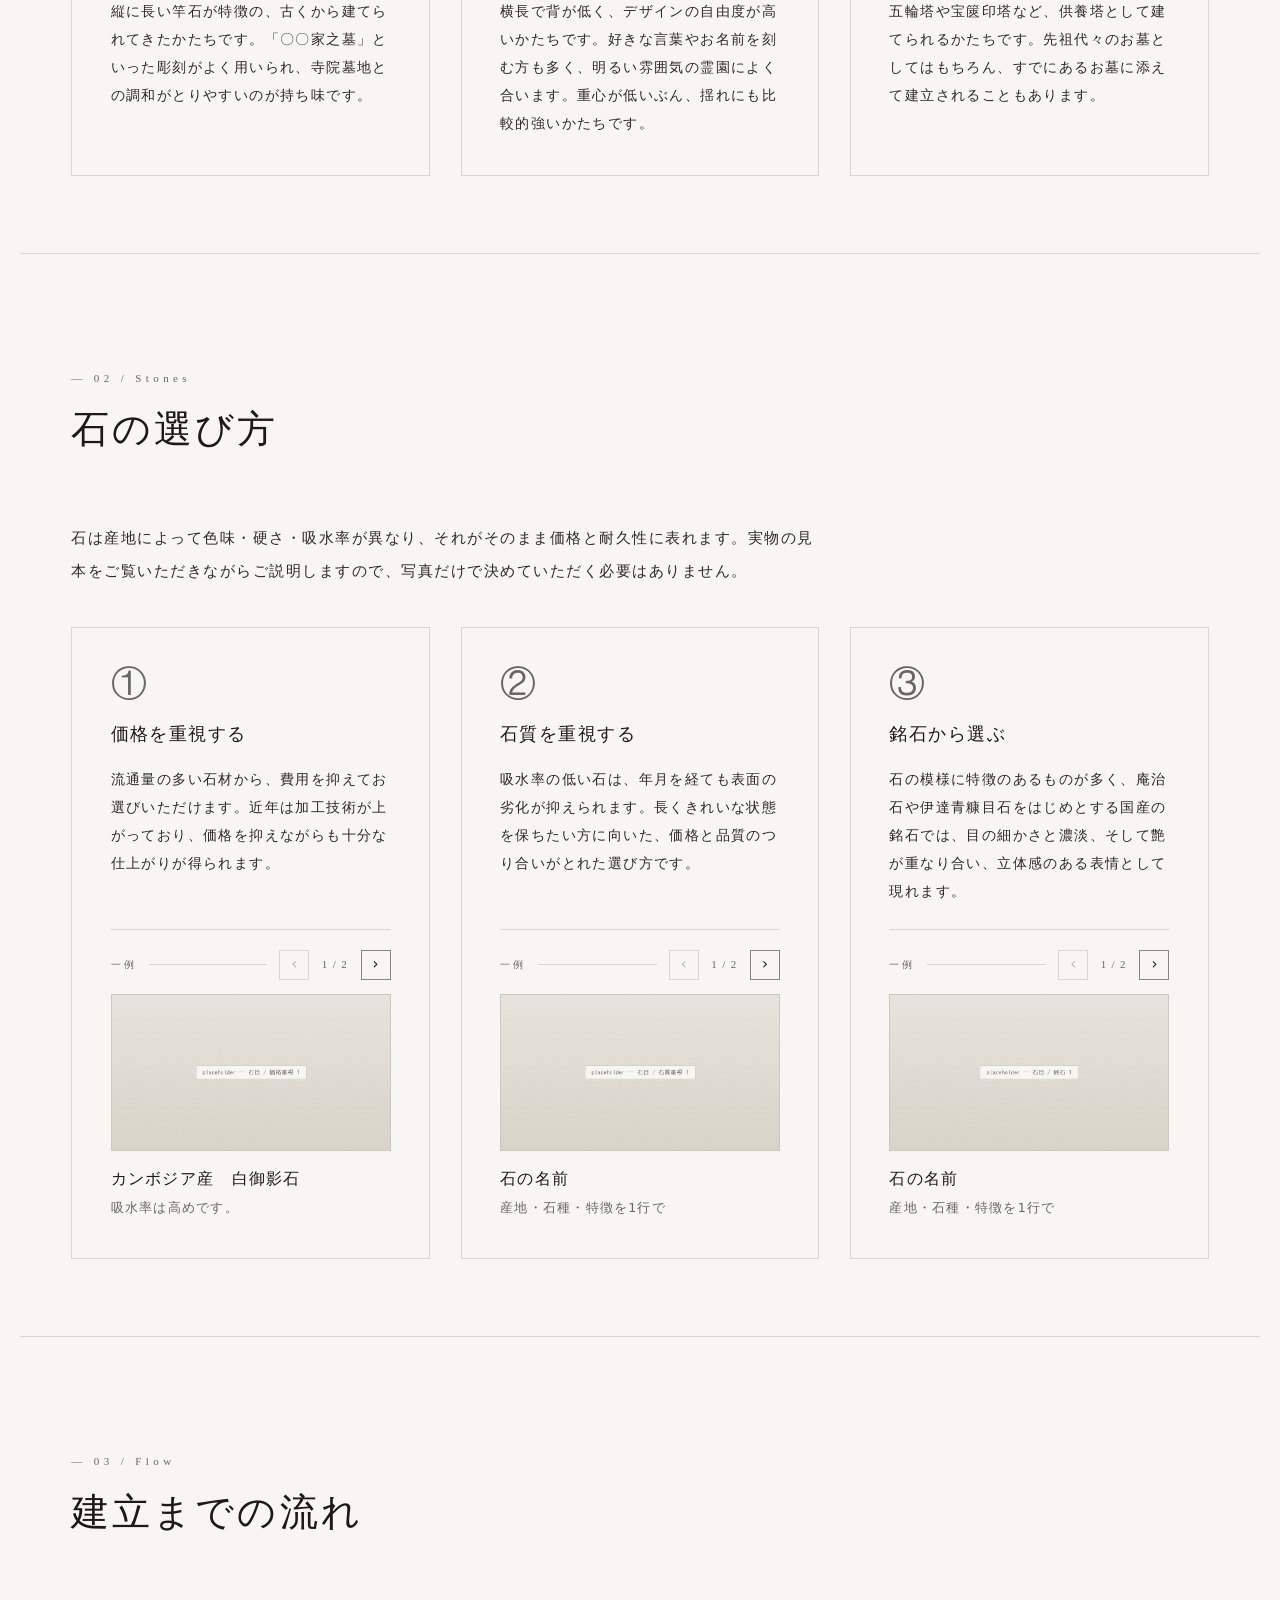
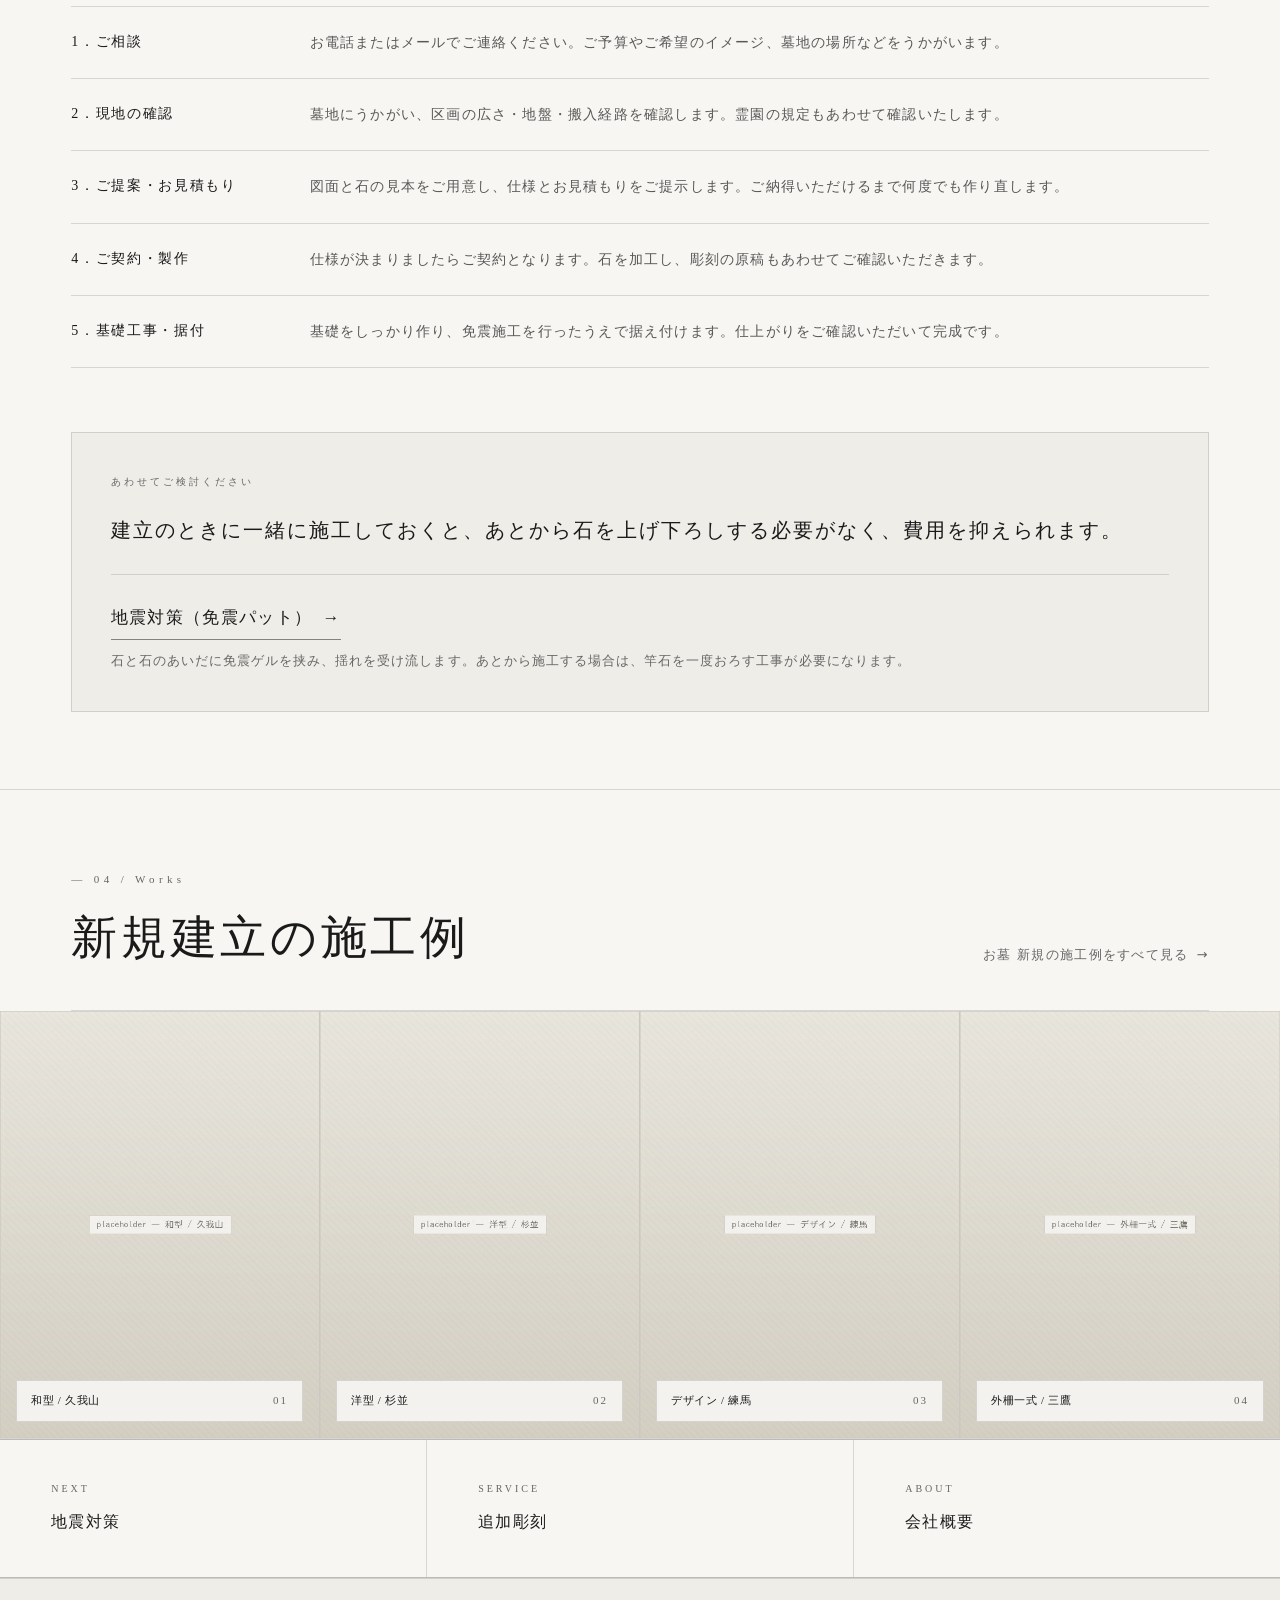
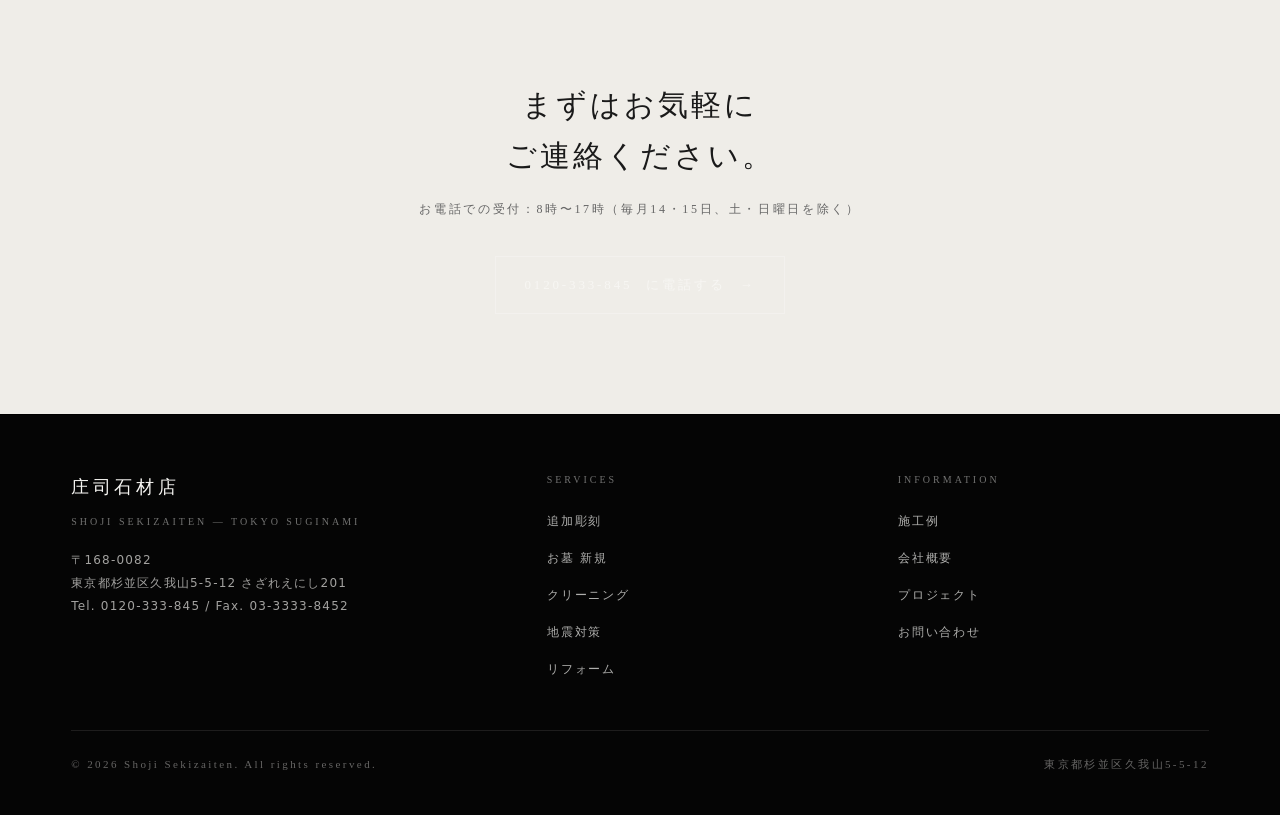
==== commit 1e89cb41: "お墓 新規：あわせてご検討くださいを、複数の提案を並べられる形にした 文章の中にリンクを埋め込む形から、項目ごとに見出しリンク＋一行の説明を 並べる形へ。いまは地震対策（免震パット）のみ。 石材コーテ" ====
--- a/boseki.html
+++ b/boseki.html
@@ -283,7 +283,19 @@
 
     <div class="callout reveal">
       <span class="callout__label">あわせてご検討ください</span>
-      <p>新規建立の際に<a href="jishin.html">免震パット</a>をあわせて施工しておくと、あとから石を上げ下ろしする必要がなく、費用を抑えられます。</p>
+      <p>建立のときに一緒に施工しておくと、あとから石を上げ下ろしする必要がなく、費用を抑えられます。</p>
+      <ul class="callout__links">
+        <li>
+          <a href="jishin.html">地震対策（免震パット） <span class="arrow">→</span></a>
+          <small>石と石のあいだに免震ゲルを挟み、揺れを受け流します。あとから施工する場合は、竿石を一度おろす工事が必要になります。</small>
+        </li>
+        <!-- 石材コーティングのページができたら、下の <li> のコメントを外して href を入れてください
+        <li>
+          <a href="コーティングのページ.html">石材コーティング <span class="arrow">→</span></a>
+          <small>（ここに一行の説明が入ります）</small>
+        </li>
+        -->
+      </ul>
     </div>
   </section>
 
@@ -461,6 +473,6 @@
   })();
 </script>
 
-<!-- v1.9.0 -->
+<!-- v1.10.0 -->
 </body>
 </html>
--- a/assets/styles.css
+++ b/assets/styles.css
@@ -1336,6 +1336,35 @@
   display: block;
 }
 
+/* 注意書きの中に置く、関連ページへのリンク */
+.callout__links {
+  list-style: none;
+  margin: clamp(18px, 2vw, 26px) 0 0;
+  padding: clamp(16px, 1.8vw, 22px) 0 0;
+  border-top: 1px solid var(--rule);
+  display: grid;
+  gap: clamp(14px, 1.6vw, 20px);
+}
+.callout__links a {
+  display: inline-flex; align-items: center; gap: 10px;
+  font-family: "Hiragino Mincho ProN", "Yu Mincho", Georgia, serif;
+  font-size: clamp(15px, 1.6vw, 17px);
+  letter-spacing: 0.08em;
+  padding-bottom: 4px;
+  border-bottom: 1px solid var(--rule-strong);
+  transition: gap .3s ease;
+}
+.callout__links a:hover { gap: 15px; }
+.callout__links a .arrow { transition: transform .3s ease; }
+.callout__links a:hover .arrow { transform: translateX(3px); }
+.callout__links small {
+  display: block;
+  margin-top: 8px;
+  font-family: system-ui, -apple-system, "Hiragino Sans", "Yu Gothic", sans-serif;
+  font-size: 13px; line-height: 1.95; letter-spacing: 0.08em;
+  color: var(--stone);
+}
+
 .issues {
   list-style: none;
   padding: 0;
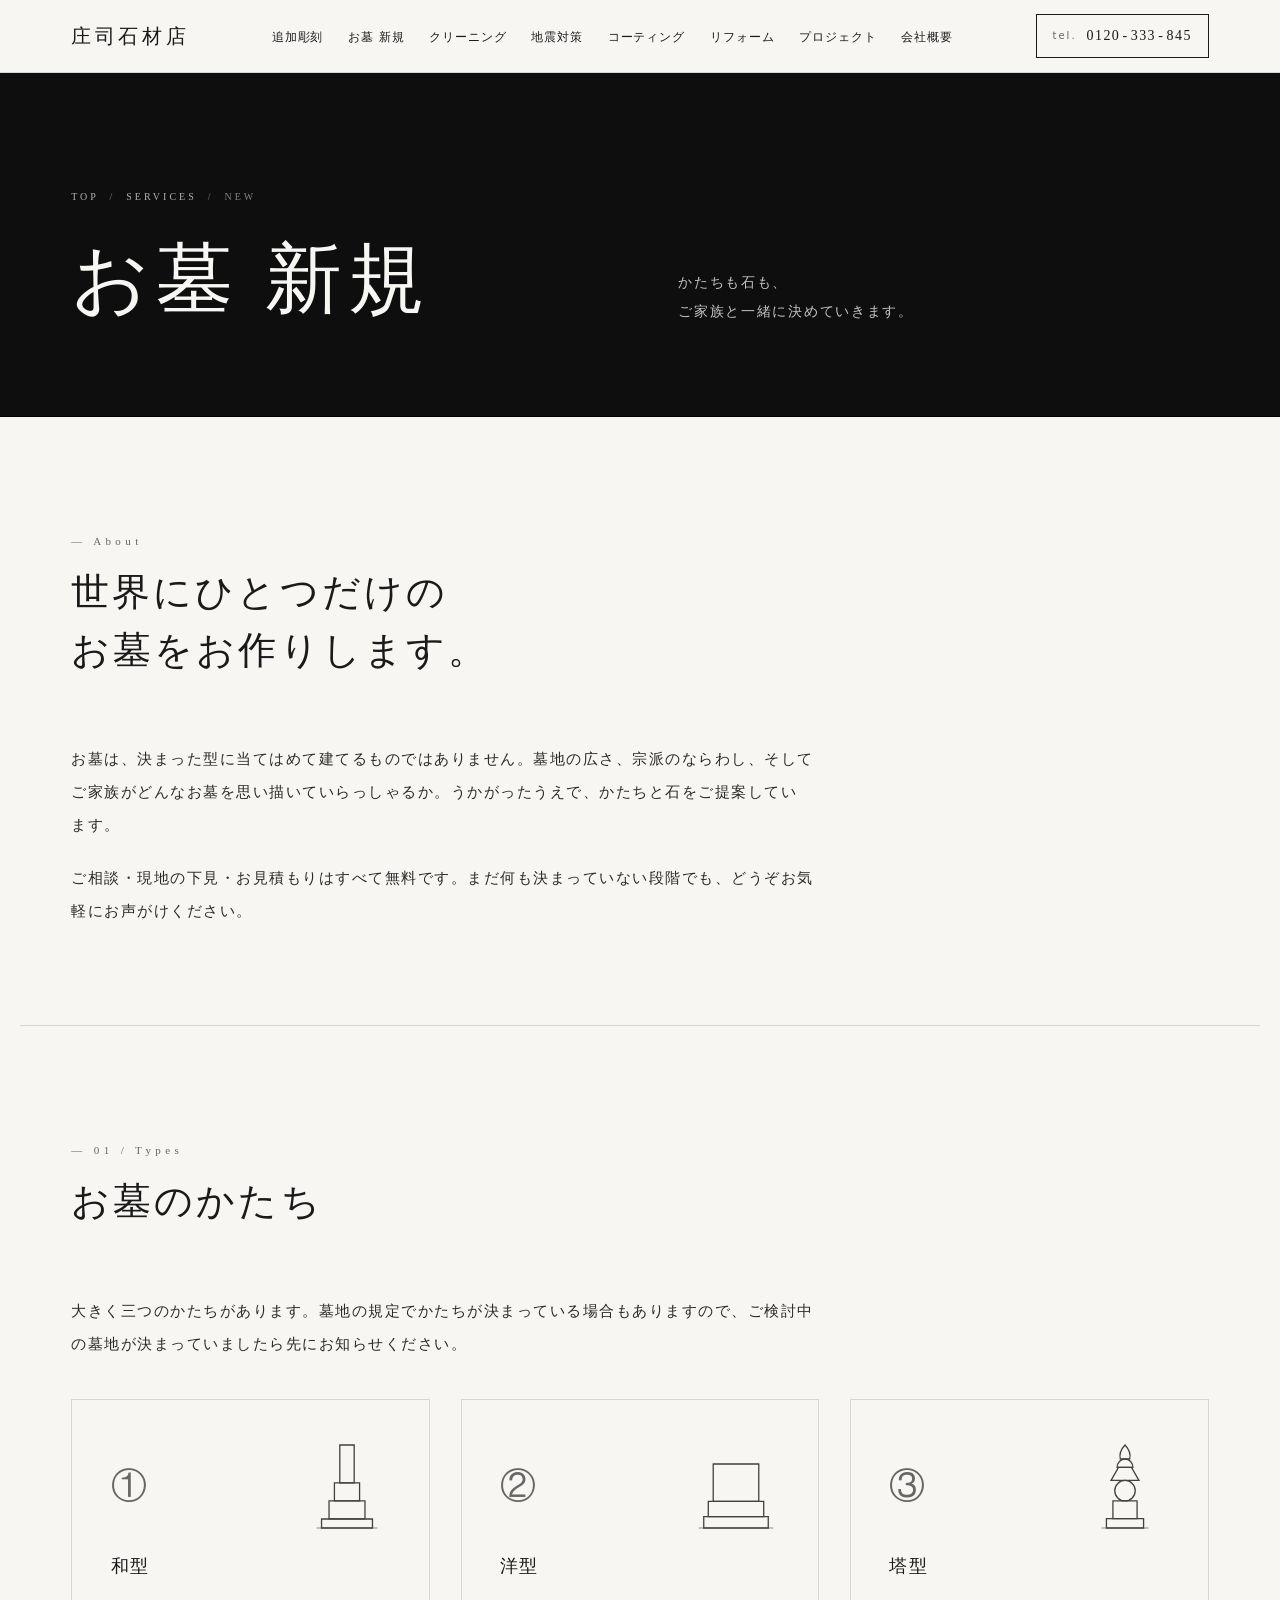
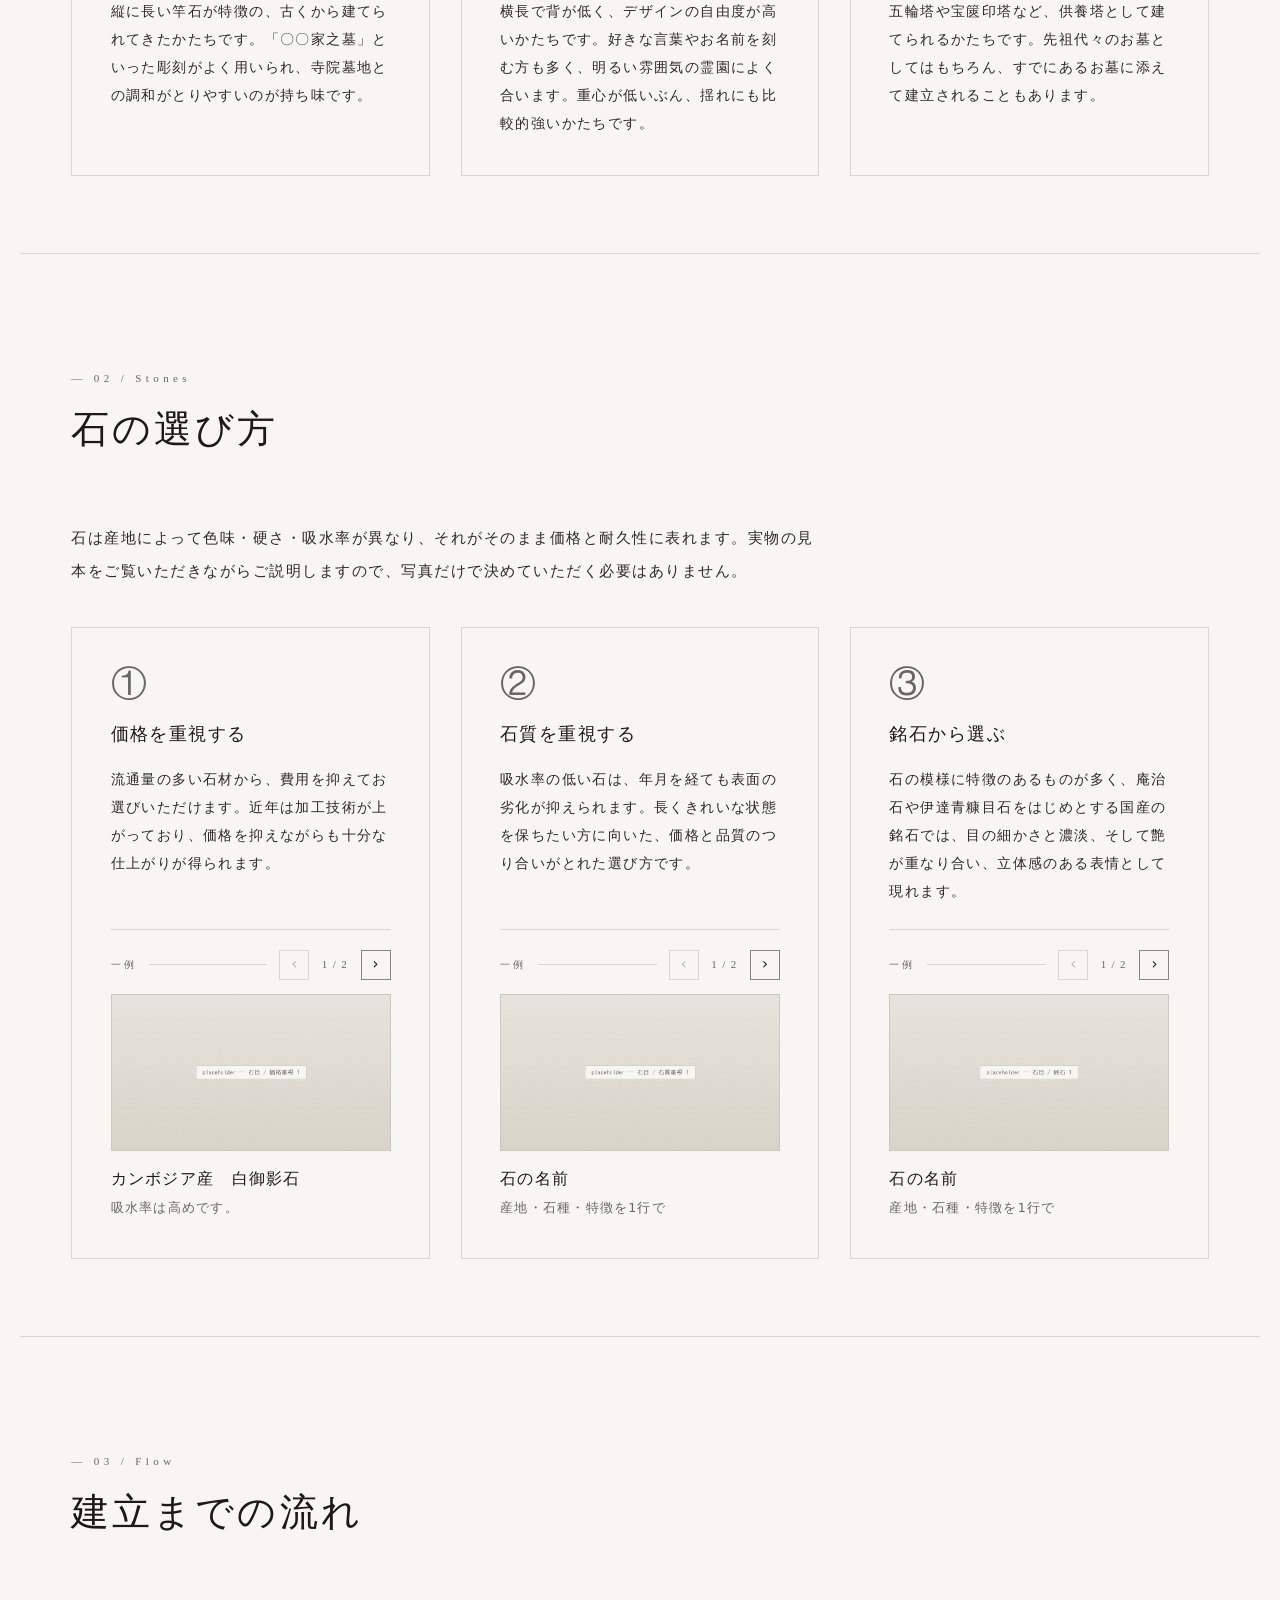
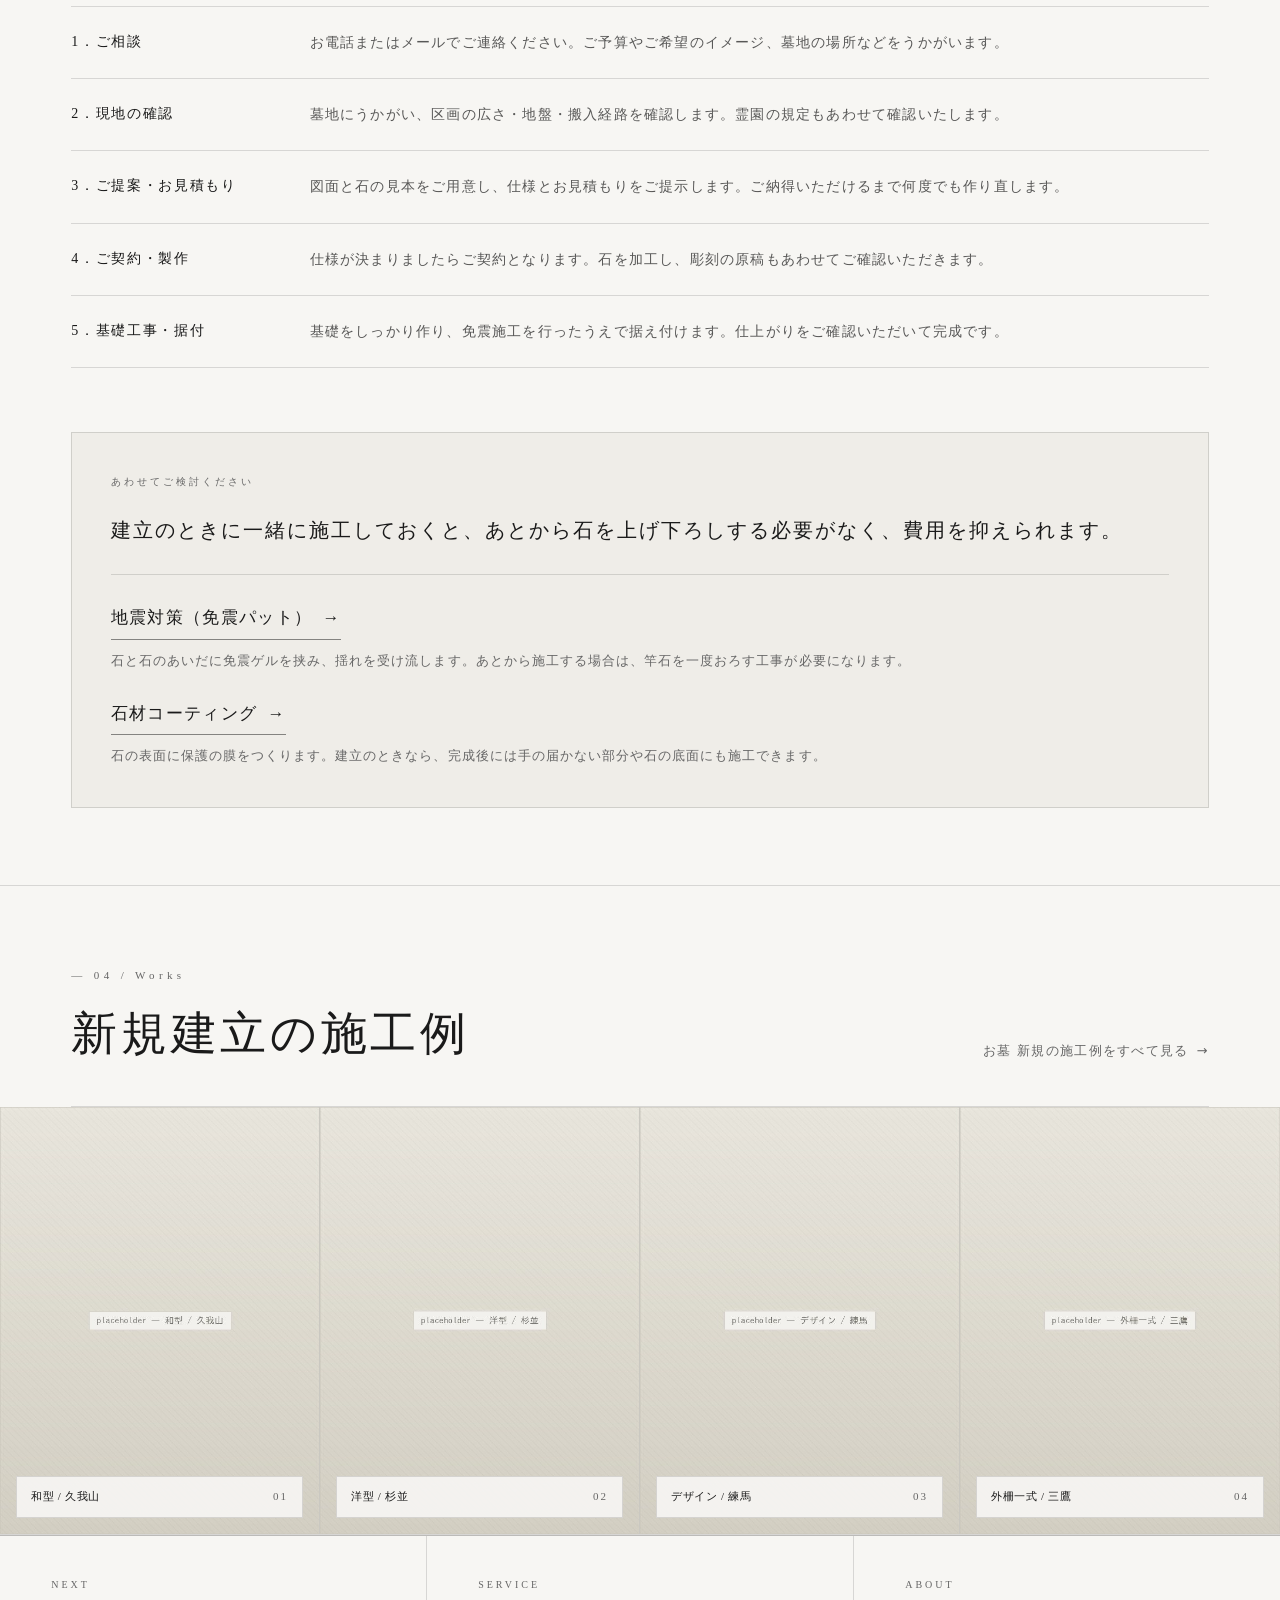
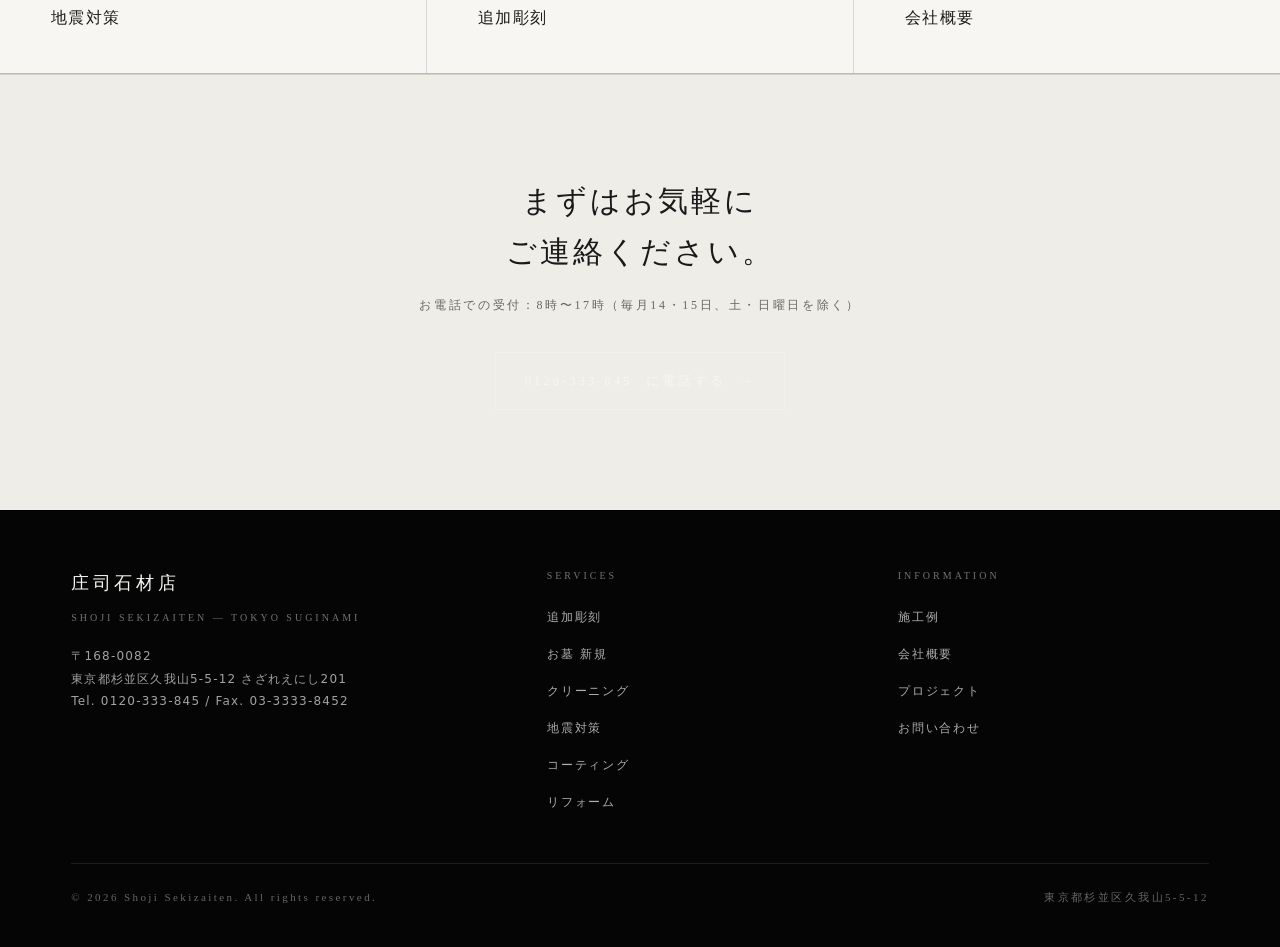
==== commit f62b67e9: "石材コーティングの紹介ページ（coating.html）を追加 いただいた内容だけで構成し、こちらの推測は足していません。 ・石材コーティングとは（車のガラスコーティングと同じ考え方／持続は平均5年）" ====
--- a/boseki.html
+++ b/boseki.html
@@ -30,6 +30,7 @@
         <li><a href="boseki.html" aria-current="page">お墓 新規</a></li>
         <li><a href="cleaning.html">クリーニング</a></li>
         <li><a href="jishin.html">地震対策</a></li>
+        <li><a href="coating.html">コーティング</a></li>
         <li><a href="reform.html">リフォーム</a></li>
         <li><a href="index.html#projects">プロジェクト</a></li>
         <li><a href="company.html">会社概要</a></li>
@@ -289,12 +290,10 @@
           <a href="jishin.html">地震対策（免震パット） <span class="arrow">→</span></a>
           <small>石と石のあいだに免震ゲルを挟み、揺れを受け流します。あとから施工する場合は、竿石を一度おろす工事が必要になります。</small>
         </li>
-        <!-- 石材コーティングのページができたら、下の <li> のコメントを外して href を入れてください
         <li>
-          <a href="コーティングのページ.html">石材コーティング <span class="arrow">→</span></a>
-          <small>（ここに一行の説明が入ります）</small>
+          <a href="coating.html">石材コーティング <span class="arrow">→</span></a>
+          <small>石の表面に保護の膜をつくります。建立のときなら、完成後には手の届かない部分や石の底面にも施工できます。</small>
         </li>
-        -->
       </ul>
     </div>
   </section>
@@ -378,6 +377,7 @@
           <li><a href="boseki.html">お墓 新規</a></li>
           <li><a href="cleaning.html">クリーニング</a></li>
           <li><a href="jishin.html">地震対策</a></li>
+          <li><a href="coating.html">コーティング</a></li>
           <li><a href="reform.html">リフォーム</a></li>
         </ul>
       </div>
@@ -473,6 +473,6 @@
   })();
 </script>
 
-<!-- v1.10.0 -->
+<!-- v1.11.0 -->
 </body>
 </html>
--- a/assets/styles.css
+++ b/assets/styles.css
@@ -108,8 +108,9 @@
     color: var(--stone);
     white-space: nowrap;
   }
-  /* 幅が足りなくなる手前で、英字の店名は引っ込める */
-  @media (max-width: 1240px) and (min-width: 1025px) {
+  /* メニューが8項目あるため、横並びのときは英字の店名を出す余地がない。
+     ハンバーガーに切り替わる 1024px 以下では、余裕があるので出す */
+  @media (min-width: 1025px) {
     .brand__en { display: none; }
   }
   @media (max-width: 420px) {
